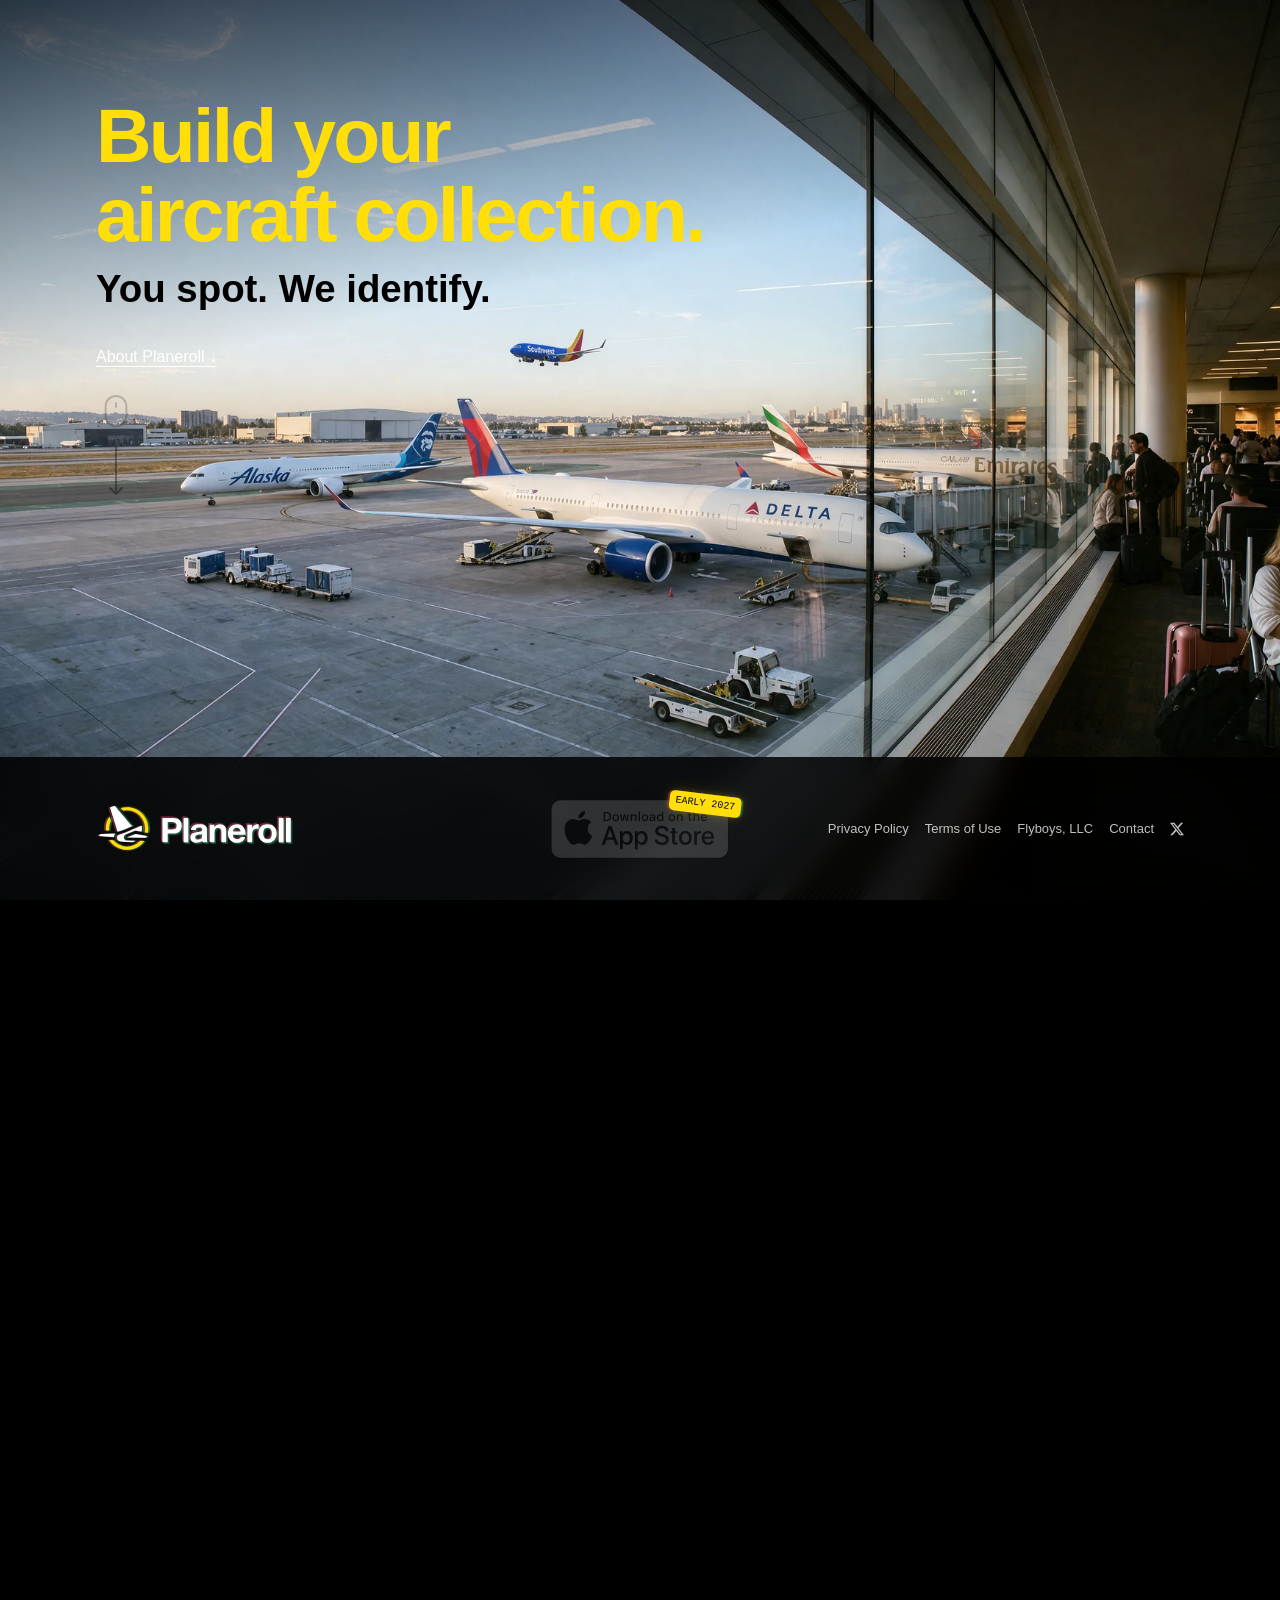
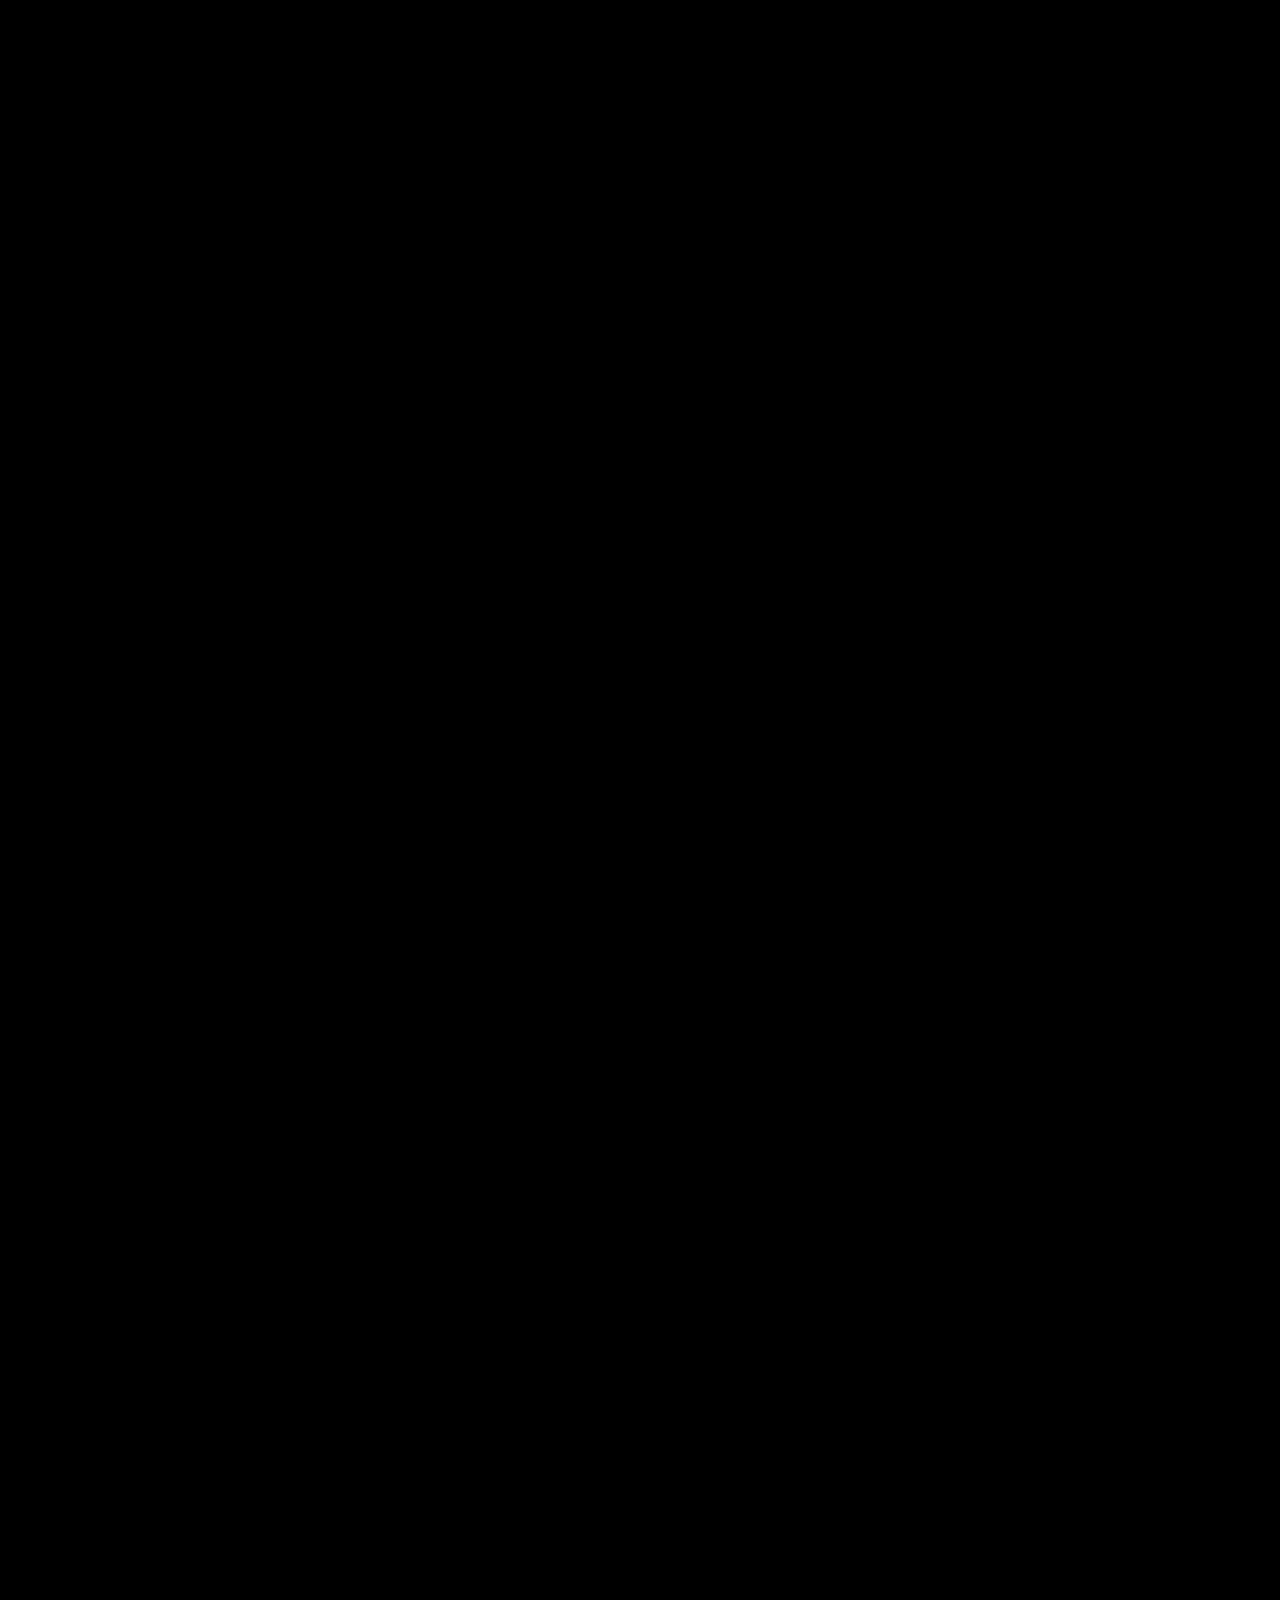
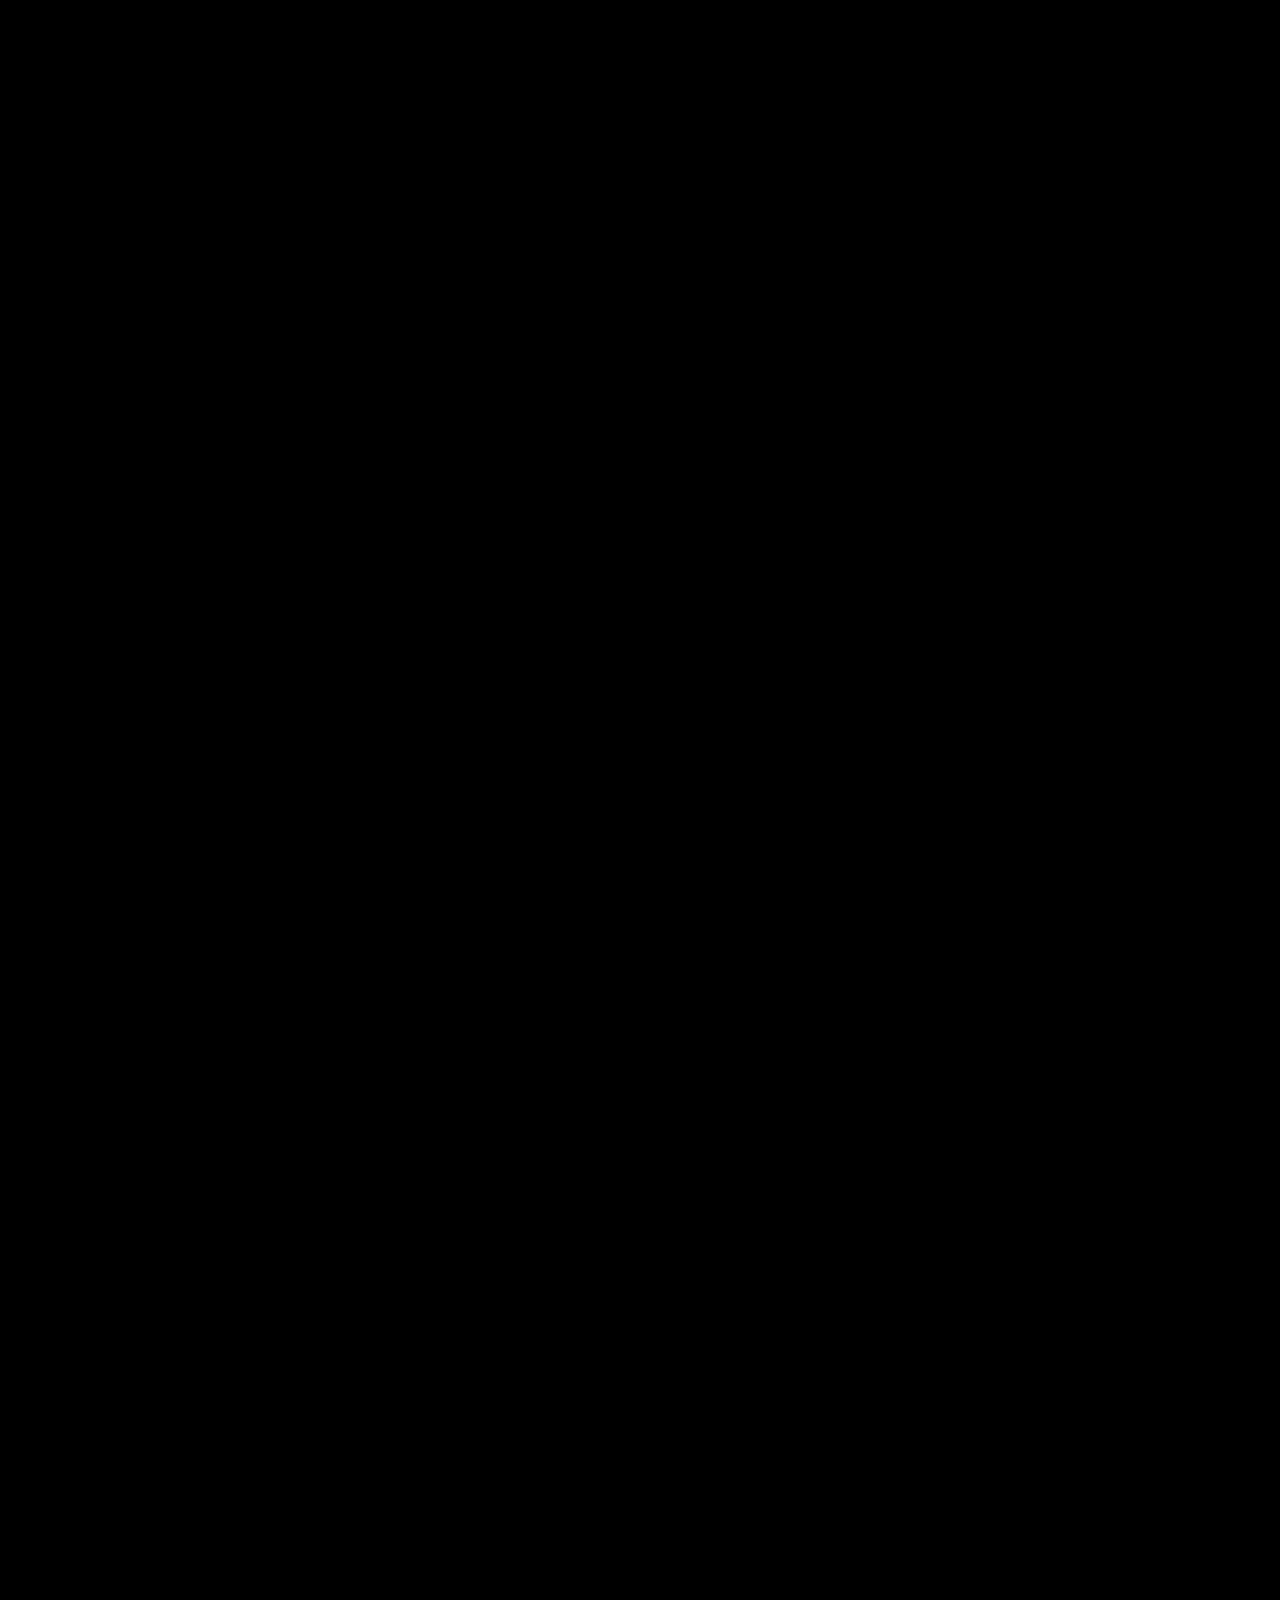
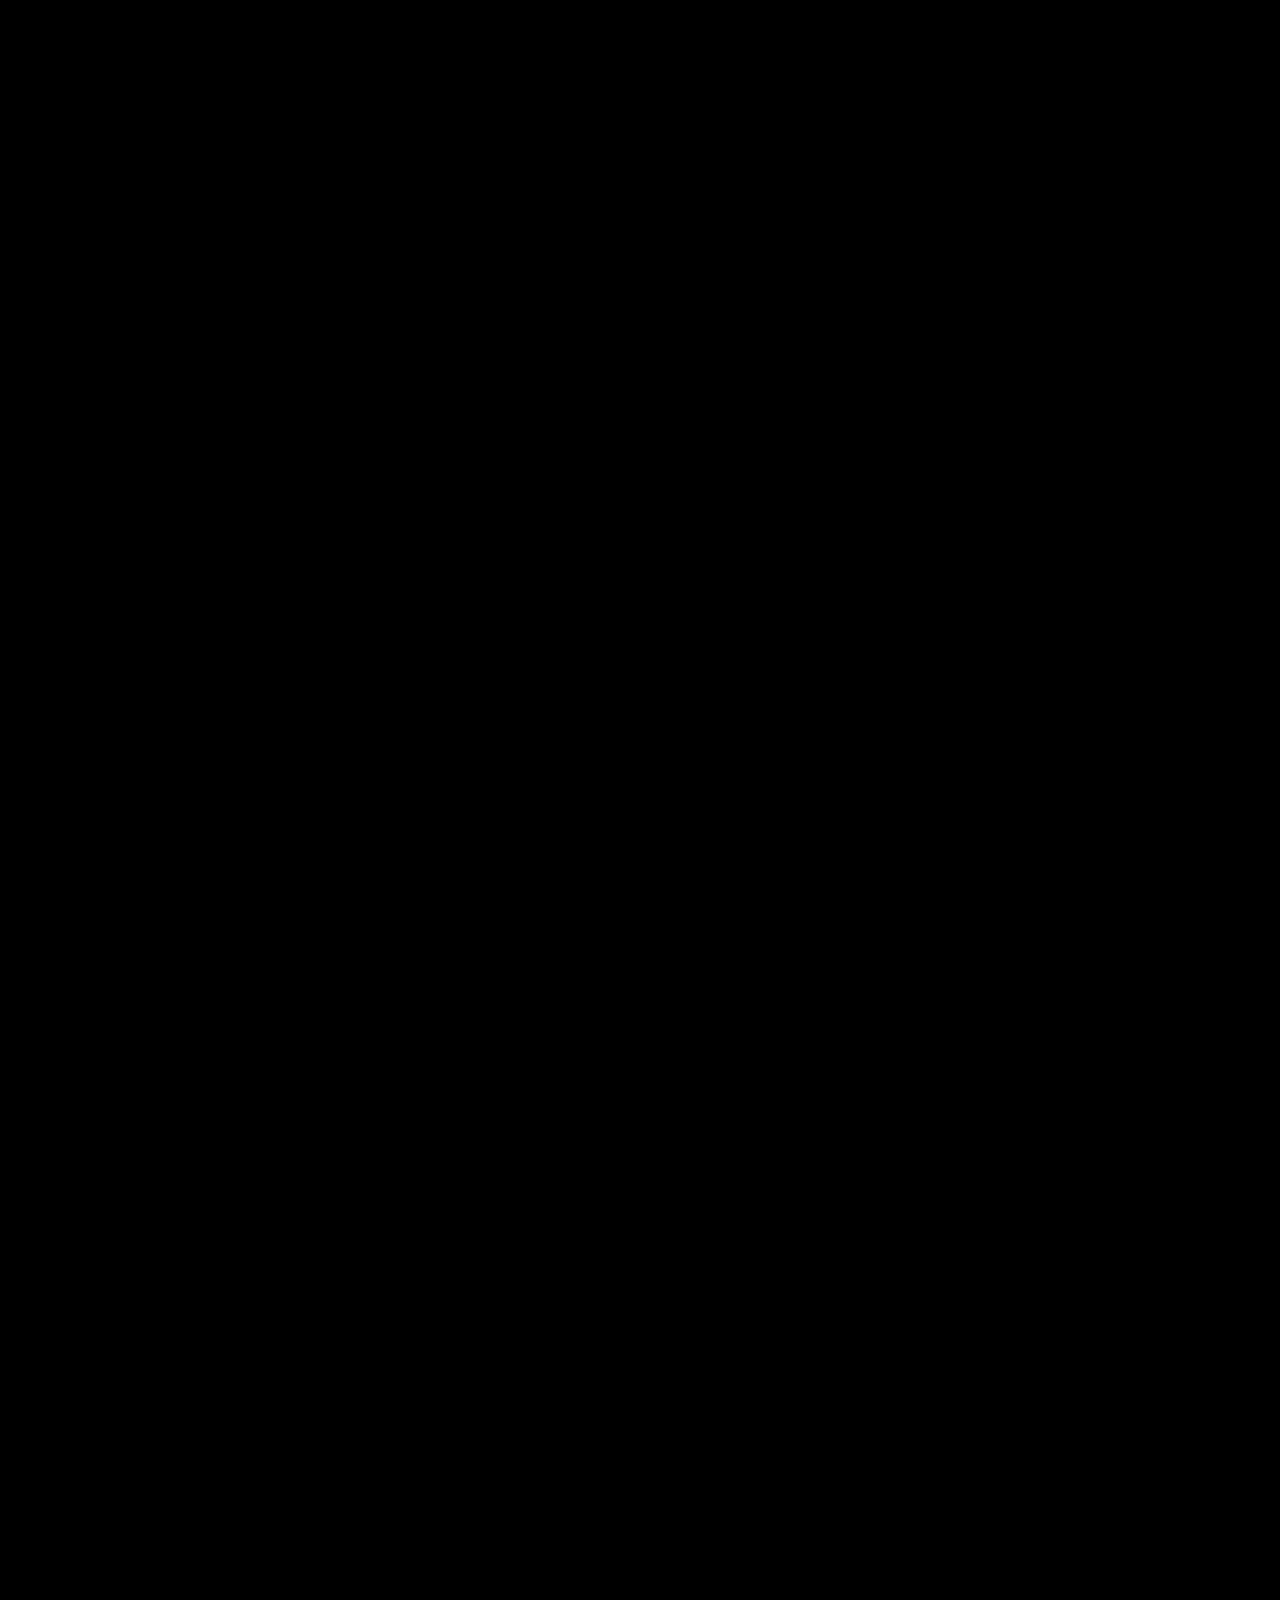
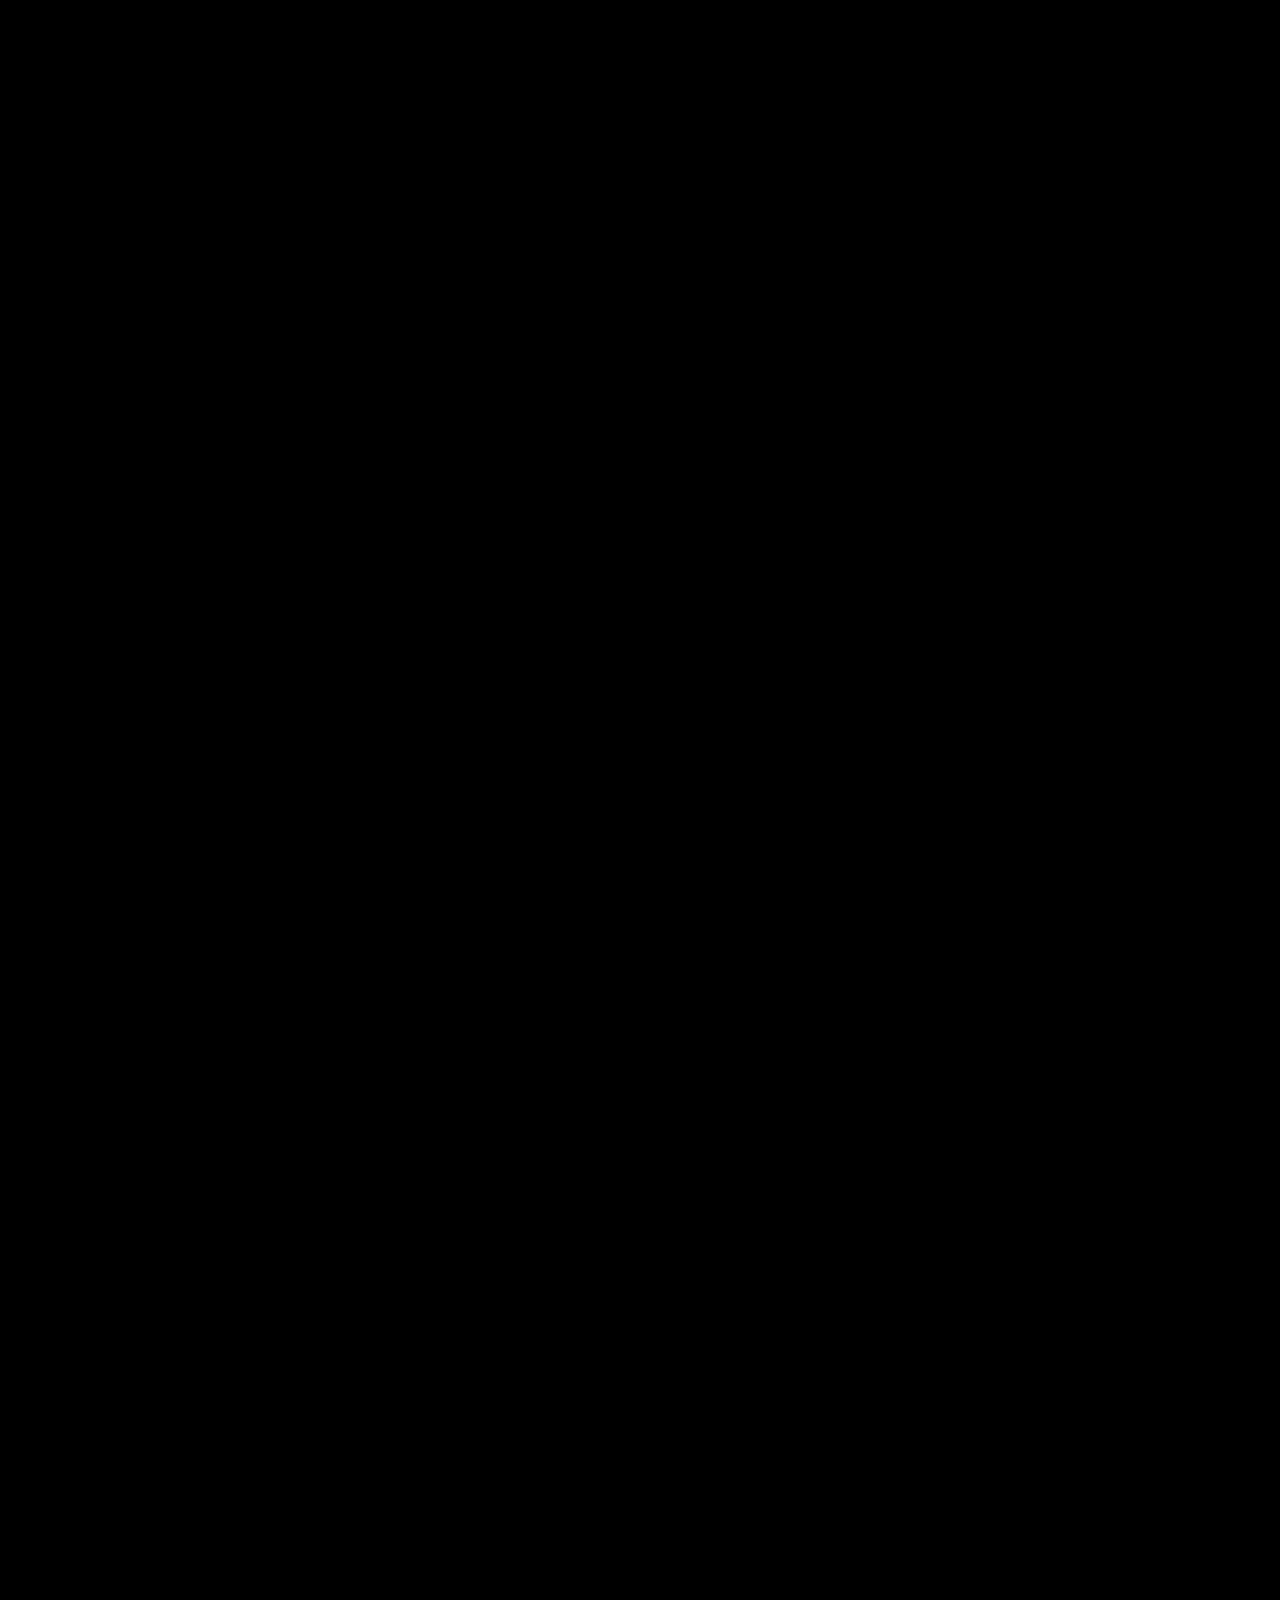
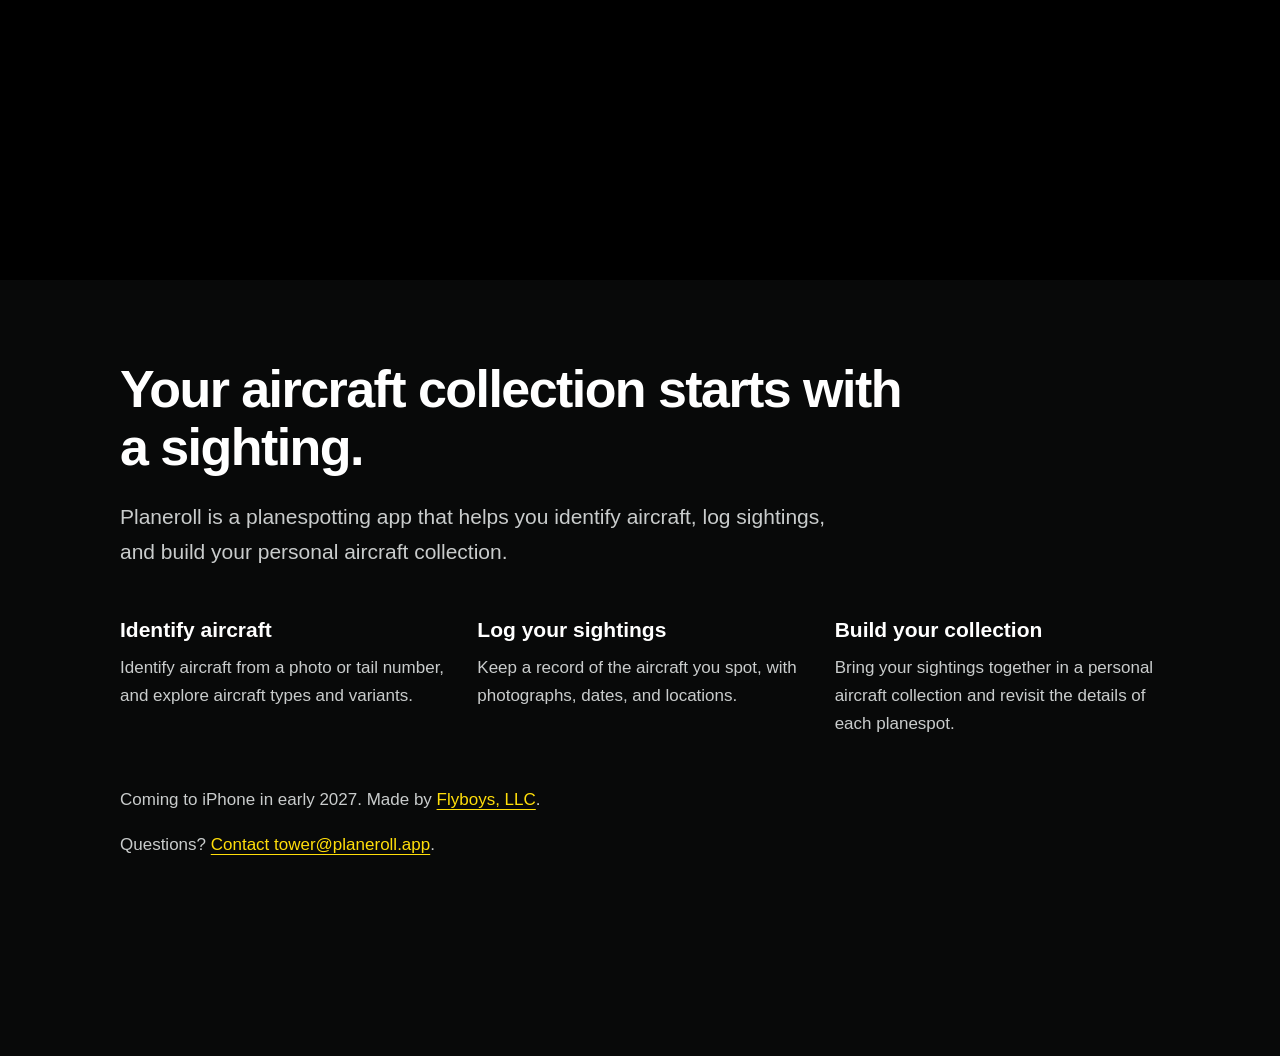
==== index.html @ 405793aa "Complete accessible product details and custom error page" ====
<!doctype html>
<html lang="en">
  <head>
    <meta charset="utf-8">
    <meta name="viewport" content="width=device-width, initial-scale=1, viewport-fit=cover">
    <meta name="robots" content="index, follow">
    <meta name="description" content="Build your aircraft collection with Planeroll. Identify planes from photos or tail numbers, log sightings, and explore aircraft variants.">
    <title>Planeroll — Build your aircraft collection.</title>
    <link rel="canonical" href="https://planeroll.app/">
    <meta property="og:type" content="website">
    <meta property="og:site_name" content="Planeroll">
    <meta property="og:url" content="https://planeroll.app/">
    <meta property="og:title" content="Planeroll — Build your aircraft collection.">
    <meta property="og:description" content="Build your aircraft collection with Planeroll. Identify planes from photos or tail numbers, log sightings, and explore aircraft variants.">
    <meta property="og:image" content="https://planeroll.app/assets/previews/main.png">
    <meta property="og:image:type" content="image/png">
    <meta property="og:image:width" content="1200">
    <meta property="og:image:height" content="630">
    <meta property="og:image:alt" content="Planeroll app showing a Cathay Pacific Airbus A350 aircraft card.">
    <meta property="og:image" content="https://planeroll.app/assets/previews/apple.png">
    <meta property="og:image:type" content="image/png">
    <meta property="og:image:width" content="900">
    <meta property="og:image:height" content="473">
    <meta property="og:image:alt" content="Planeroll app showing a Cathay Pacific Airbus A350 aircraft card.">
    <meta name="twitter:card" content="summary_large_image">
    <meta name="twitter:site" content="@planeroll">
    <meta name="twitter:title" content="Planeroll — Build your aircraft collection.">
    <meta name="twitter:description" content="Build your aircraft collection with Planeroll. Identify planes from photos or tail numbers, log sightings, and explore aircraft variants.">
    <meta name="twitter:image" content="https://planeroll.app/assets/previews/x.png">
    <meta name="twitter:image:alt" content="Planeroll app showing a Cathay Pacific Airbus A350 aircraft card.">
    <link rel="apple-touch-icon" sizes="512x512" href="/assets/previews/square-brand.png">
    <link rel="icon" href="assets/favicon.svg?v=2" type="image/svg+xml">
    <link rel="preload" as="image" href="/prototype/airport-terminal-v2.webp" type="image/webp" fetchpriority="high">
    <link rel="stylesheet" href="assets/site-footer.css?v=22">
    <link rel="stylesheet" href="prototype/prototype.css?v=76">
    <link rel="stylesheet" href="prototype/planeroll-camera.css?v=15">
    <link rel="stylesheet" href="prototype/planespot.css?v=11">
    <script src="/assets/platform.js?v=1"></script>
    <script type="module" src="/assets/site-footer.js?v=4"></script>
    <script type="module" src="prototype/prototype.js?v=59"></script>
    <link rel="stylesheet" href="/assets/product-info.css?v=1">
    <script type="application/ld+json">
{
  "@context": "https://schema.org",
  "@graph": [
    {
      "@type": "Organization",
      "@id": "https://planeroll.app/#publisher",
      "name": "Flyboys, LLC",
      "url": "https://flyboys.dev/",
      "email": "tower@planeroll.app"
    },
    {
      "@type": "WebSite",
      "@id": "https://planeroll.app/#website",
      "url": "https://planeroll.app/",
      "name": "Planeroll",
      "publisher": {
        "@id": "https://planeroll.app/#publisher"
      },
      "inLanguage": "en"
    },
    {
      "@type": "SoftwareApplication",
      "@id": "https://planeroll.app/#app",
      "name": "Planeroll",
      "url": "https://planeroll.app/",
      "description": "Planeroll is a planespotting app that helps you identify aircraft, log sightings, and build your personal aircraft collection.",
      "operatingSystem": "iOS",
      "applicationCategory": "LifestyleApplication",
      "image": "https://planeroll.app/assets/previews/square-brand.png",
      "publisher": {
        "@id": "https://planeroll.app/#publisher"
      }
    }
  ]
}
    </script>
    <noscript>
      <style>
        .scroll-story { height: auto !important; }
        .stage { position: relative; height: auto; padding: 48px 24px; }
        .stage::after, .world, .phone, .intro-scroll { display: none; }
        .intro-copy { position: static; width: 100%; max-width: 100%; opacity: 1; }
        .intro-headline, .intro-tagline { opacity: 1; transform: none; }
        .intro-tagline { color: #fff; }
        .site-footer { position: relative; }
      </style>
    </noscript>
  </head>
  <body>
    <a class="skip-details" href="#about-planeroll">Skip to app details</a>
    <main>
    <div class="scroll-story" id="scroll-story" role="region" aria-label="Scroll to photograph an aircraft and reveal its Planeroll spot">
      <div class="stage" id="stage" data-phase="ready">
        <div class="world" id="world" aria-hidden="true"><canvas id="airfield"></canvas></div>
        <div class="intro-copy" id="intro-copy">
          <h1 class="intro-headline" id="intro-headline">Build your aircraft collection.</h1>
          <p class="intro-tagline">You spot. We identify.</p>
          <a class="intro-about" href="#about-planeroll">About Planeroll ↓</a>
          <span class="intro-scroll" role="img" aria-label="Scroll down">
            <svg class="scroll-cue" viewBox="0 0 40 110" fill="none" aria-hidden="true">
              <rect x="9.6" y="2" width="20.8" height="30.4" rx="10.4"/>
              <path class="scroll-cue-wheel" d="M20 9.2v3.6"/>
              <g class="scroll-cue-arrow"><path d="M20 52v48m-6-6 6 6 6-6"/></g>
            </svg>
          </span>
        </div>
        <div class="phone" id="phone" aria-hidden="true">
          <div class="phone-button button-silent"></div><div class="phone-button button-volume"></div><div class="phone-button button-power"></div>
          <div class="phone-screen">
            <div class="camera-app" id="camera-app" aria-hidden="true">
              <div class="camera-feed"><canvas id="viewfinder"></canvas></div>
              <div class="camera-window" id="camera-window">
                <div class="viewfinder-grid"></div>
              </div>
              <div class="camera-header"><img class="camera-hat" src="assets/hat.png" width="988" height="724" alt="" draggable="false"></div>
              <div class="camera-footer"></div>
              <div class="camera-controls">
                <div class="shutter" id="shutter"><div></div></div>
              </div>
            </div>
            <div class="photo-review" id="photo-review" aria-hidden="true">
              <div class="photo-loading">
                <div class="photo-glow"></div>
                <p class="photo-analysis phosphor-label">
                  <span class="phosphor-glow phosphor-glow-near" aria-hidden="true">ANALYZING...</span>
                  <span class="phosphor-glow phosphor-glow-wide" aria-hidden="true">ANALYZING...</span>
                  <span class="phosphor-text">ANALYZING...</span>
                </p>
              </div>
              <canvas class="captured-photo" id="captured-photo"></canvas>
            </div>
            <div class="collection-home" id="collection-home" aria-hidden="true">
              <img id="collection-screenshot" src="prototype/collection-home.png?v=2" width="1206" height="2622" alt="Planeroll collection of 37 aircraft" draggable="false">
              <div class="collection-artwork"><img src="prototype/collection-home.png?v=2" width="1206" height="2622" alt="" draggable="false"></div>
            </div>
            <div class="spot-app" id="spot-app" aria-hidden="true">
              <img class="spot-screenshot" id="spot-screenshot" src="prototype/planespot-a350-900-operator.png?v=2" width="1206" height="2622" alt="Planeroll planespot: Delta Air Lines Airbus A350-900 at Aster International Airport, N350PR." draggable="false">
              <img class="spot-screenshot spot-blank-screenshot" id="spot-blank-screenshot" src="prototype/planespot-a350-900-blank.png?v=2" width="1206" height="2622" alt="" draggable="false">
              <div class="spot-scanline"><span class="scan-outer"></span><span class="scan-inner"></span><span class="scan-core"></span></div>
              <img class="spot-screenshot spot-details-background" id="spot-details-background" src="prototype/planespot-a350-900-no-text.png?v=2" width="1206" height="2622" alt="" draggable="false">
              <!-- Every region samples the same aligned capture. Clip boundaries move;
                   the screenshot texture never scales or slides during the reveal. -->
              <div class="spot-details">
                <div class="spot-detail-region" style="--detail-x:1000; --detail-y:1728; --detail-width:206; --detail-height:106"></div>
                <div class="spot-detail-region" style="--detail-x:0; --detail-y:2155; --detail-width:350; --detail-height:189"></div>
                <div class="spot-detail-region" style="--detail-x:603; --detail-y:2155; --detail-width:317; --detail-height:189"></div>
                <div class="spot-detail-region spot-detail-reveal" data-field="operator" style="--detail-x:0; --detail-y:1728; --detail-width:1206; --detail-height:106; --detail-delay:0ms"></div>
                <div class="spot-detail-region spot-detail-reveal" data-field="airport" style="--detail-x:0; --detail-y:1834; --detail-width:1206; --detail-height:70; --detail-delay:90ms"></div>
                <div class="spot-detail-region spot-detail-reveal" data-field="date" style="--detail-x:0; --detail-y:1904; --detail-width:256; --detail-height:64; --detail-delay:180ms"></div>
                <div class="spot-detail-region spot-detail-reveal" data-field="registration" style="--detail-x:256; --detail-y:1904; --detail-width:950; --detail-height:64; --detail-delay:180ms"></div>
                <div class="spot-detail-region spot-detail-reveal" data-field="manufacturer" style="--detail-x:0; --detail-y:1998; --detail-width:1206; --detail-height:47; --detail-delay:270ms"></div>
                <div class="spot-detail-region spot-detail-reveal" data-field="model" style="--detail-x:0; --detail-y:2045; --detail-width:1206; --detail-height:110; --detail-delay:360ms"></div>
                <div class="spot-detail-region spot-detail-reveal" data-field="first-flight" style="--detail-x:350; --detail-y:2155; --detail-width:253; --detail-height:63; --detail-delay:450ms"></div>
                <div class="spot-detail-region spot-detail-reveal" data-field="built" style="--detail-x:920; --detail-y:2155; --detail-width:286; --detail-height:63; --detail-delay:450ms"></div>
                <div class="spot-detail-region spot-detail-reveal" data-field="passengers" style="--detail-x:350; --detail-y:2218; --detail-width:253; --detail-height:63; --detail-delay:540ms"></div>
                <div class="spot-detail-region spot-detail-reveal" data-field="speed" style="--detail-x:920; --detail-y:2218; --detail-width:286; --detail-height:63; --detail-delay:540ms"></div>
                <div class="spot-detail-region spot-detail-reveal" data-field="range" style="--detail-x:350; --detail-y:2281; --detail-width:253; --detail-height:63; --detail-delay:630ms"></div>
                <div class="spot-detail-region spot-detail-reveal" data-field="weight" style="--detail-x:920; --detail-y:2281; --detail-width:286; --detail-height:63; --detail-delay:630ms"></div>
              </div>
            </div>
            <svg width="0" height="0" aria-hidden="true" style="position:absolute"><defs>
              <clipPath id="collection-button-circles" clipPathUnits="objectBoundingBox">
                <ellipse cx=".3364" cy=".9443" rx=".072" ry=".0331" />
                <ellipse cx=".5" cy=".9443" rx=".072" ry=".0331" />
                <ellipse cx=".6645" cy=".9443" rx=".072" ry=".0331" />
              </clipPath>
            </defs></svg>
            <div class="collection-navigation" id="collection-navigation" aria-hidden="true">
              <img src="prototype/collection-navigation.png" width="1206" height="2622" alt="" draggable="false">
            </div>
            <section class="final-screen" id="final-screen" aria-label="About Planeroll">
              <img class="final-screen-symbol" id="final-screen-symbol" src="/assets/planeroll-symbol-with-effects.svg" width="826" height="702" alt="" draggable="false">
              <p class="final-screen-copy" id="final-screen-copy">Planeroll is a planespotting app that helps you identify aircraft, log sightings, and build your personal aircraft collection.</p>
            </section>
            <div class="capture-shutter" id="capture-shutter">
              <div class="shutter-blade shutter-blade-top" id="shutter-blade-top"></div>
              <div class="shutter-blade shutter-blade-bottom" id="shutter-blade-bottom"></div>
            </div>
            <div class="phone-status">
              <div class="status-leading"><time id="phone-time" aria-live="off"></time></div>
              <div class="status-trailing">
                <span class="status-icons" role="img" aria-label="Preview: full cellular signal, Wi-Fi connected, full battery">
                  <svg class="status-cellular" viewBox="0 0 19.2 12.3" aria-hidden="true"><rect y="8.1" width="3.3" height="4.2" rx=".9"/><rect x="5.3" y="5.4" width="3.3" height="6.9" rx=".9"/><rect x="10.6" y="2.7" width="3.3" height="9.6" rx=".9"/><rect x="15.9" width="3.3" height="12.3" rx=".9"/></svg>
                  <svg class="status-wifi" viewBox="0 0 17.4 12.5" aria-hidden="true"><path d="M8.7.3A12.8 12.8 0 0 0 .2 3.55a.45.45 0 0 0-.02.65l1.3 1.34a.43.43 0 0 0 .6.02 10.1 10.1 0 0 1 13.24 0 .43.43 0 0 0 .6-.02l1.3-1.34a.45.45 0 0 0-.02-.65A12.8 12.8 0 0 0 8.7.3Zm0 4.2a8.6 8.6 0 0 0-5.57 2.03.43.43 0 0 0-.03.64l1.33 1.36a.43.43 0 0 0 .58.04 5.85 5.85 0 0 1 7.38 0 .43.43 0 0 0 .58-.04l1.33-1.36a.43.43 0 0 0-.03-.64A8.6 8.6 0 0 0 8.7 4.5Zm0 4.25c-.9 0-1.77.27-2.5.77a.38.38 0 0 0-.05.58l2.27 2.29a.4.4 0 0 0 .56 0l2.27-2.29a.38.38 0 0 0-.05-.58 4.4 4.4 0 0 0-2.5-.77Z"/></svg>
                  <svg class="status-battery" viewBox="0 0 27.5 13" aria-hidden="true"><rect width="24.5" height="13" rx="4.2"/><rect class="battery-terminal" x="25.5" y="4.25" width="1.75" height="4.5" rx=".875"/></svg>
                </span>
              </div>
            </div>
            <div class="dynamic-island"></div>
          </div>
        </div>
      </div>
      <p class="sr-only" id="scene-description" role="status">Scroll down to raise the phone, frame the aircraft, capture a photo, and reveal a sample Planeroll collection screen. Scroll up to return to the camera and airfield. All aircraft details shown are demonstration data.</p>
    </div>
    <section class="product-info" id="about-planeroll" aria-labelledby="about-heading" tabindex="-1">
      <h2 id="about-heading">Your aircraft collection starts with a sighting.</h2>
      <p class="product-introduction">Planeroll is a planespotting app that helps you identify aircraft, log sightings, and build your personal aircraft collection.</p>
      <div class="product-features">
        <section aria-labelledby="identify-heading">
          <h3 id="identify-heading">Identify aircraft</h3>
          <p>Identify aircraft from a photo or tail number, and explore aircraft types and variants.</p>
        </section>
        <section aria-labelledby="sightings-heading">
          <h3 id="sightings-heading">Log your sightings</h3>
          <p>Keep a record of the aircraft you spot, with photographs, dates, and locations.</p>
        </section>
        <section aria-labelledby="collection-heading">
          <h3 id="collection-heading">Build your collection</h3>
          <p>Bring your sightings together in a personal aircraft collection and revisit the details of each planespot.</p>
        </section>
      </div>
      <p class="product-availability">Coming to iPhone in early 2027. Made by <a href="https://flyboys.dev/" target="_blank" rel="noopener noreferrer">Flyboys, LLC</a>.</p>
      <p>Questions? <a href="mailto:tower@planeroll.app">Contact tower@planeroll.app</a>.</p>
    </section>
    </main>
    <footer class="site-footer" id="site-footer">
      <a class="site-footer-brand" href="/" aria-label="Planeroll home"><img class="site-footer-logo" src="/assets/planeroll-logo-with-effects.svg" width="1482" height="351" alt="Planeroll" draggable="false"></a>
      <div class="site-footer-app-store">
        <img class="app-store-badge" src="/assets/app-store-badge-white.svg" width="120" height="40" alt="Download on the App Store" draggable="false">
        <span class="app-store-coming">EARLY 2027</span>
      </div>
      <nav class="site-footer-links" aria-label="Footer">
        <a href="/privacy-policy/">Privacy Policy</a>
        <a href="/terms-of-use/">Terms of Use</a>
        <a href="https://flyboys.dev" target="_blank" rel="noopener noreferrer">Flyboys, LLC</a>
        <a href="mailto:tower@planeroll.app">Contact</a>
        <a class="site-footer-social" href="https://x.com/planeroll" target="_blank" rel="noopener noreferrer" aria-label="Planeroll on X">
          <svg viewBox="0 0 24 24" width="14" height="14" fill="currentColor" aria-hidden="true"><path d="M18.901 1.153h3.68l-8.04 9.19L24 22.846h-7.406l-5.8-7.584-6.64 7.584H.47l8.6-9.835L0 1.154h7.594l5.243 6.932ZM17.61 20.644h2.039L6.486 3.24H4.298Z"/></svg>
        </a>
      </nav>
    </footer>

  </body>
</html>
---- assets/site-footer.css ----
/* Preserve the footer wordmark's nominal height independently of the device. */
html[data-platform="windows"], html[data-platform="windows"] body,
html[data-platform="windows"] .status-leading time { font-family: Arial, sans-serif; }
.site-footer {
  position: fixed; inset: auto 0 var(--site-viewport-bottom-offset, 0px); z-index: 40;
  display: flex; align-items: center; justify-content: space-between; gap: 24px;
  padding: 48px max(96px, env(safe-area-inset-right)) calc(48px + env(safe-area-inset-bottom)) max(96px, env(safe-area-inset-left));
  background: rgb(0 0 0 / .85);
  -webkit-backdrop-filter: blur(12px);
  backdrop-filter: blur(12px);
  color: #fff;
}
.site-footer-logo {
  display: block; flex: none; width: auto;
  height: calc(var(--brand-logo-height, 51.44px) * .75 + 8px);
}
.site-footer-links { display: flex; align-items: center; gap: 16px; }
.site-footer-links a { display: inline-flex; align-items: center; justify-content: center; min-height: 44px; color: rgb(255 255 255 / .75); font-size: 13px; font-weight: 500; line-height: 1.4; text-decoration: none; white-space: nowrap; transition: color 180ms ease; }
.site-footer-links a:hover { color: #fff; }
.site-footer-links a:focus-visible { outline: 2px solid #FFDE0A; outline-offset: 5px; border-radius: 2px; }
.site-footer-social svg { display: block; }
.site-footer-app-store {
  position: absolute; left: 50%; top: 50%; transform: translate(-50%, -50%);
}
.app-store-badge { display: block; width: auto; height: 60px; opacity: .15; }
.app-store-coming {
  position: absolute; top: -5px; right: -12px;
  padding: 3px 6px; border-radius: 5px;
  background: #FFDE0A; color: #000;
  box-shadow:
    -2px 0 0 rgb(239 67 64 / .35),
    2px 0 0 rgb(32 188 117 / .35),
    0 0 6px rgb(255 222 10 / .20),
    0 0 16px rgb(255 222 10 / .12);
  font-family: ui-monospace, 'SFMono-Regular', Menlo, Consolas, monospace;
  font-size: 10px; font-weight: 500; line-height: 14px;
  white-space: nowrap; transform: rotate(7deg);
}
@media (max-width: 1200px) {
  :root { --compact-logo-height: 44px; }
  .site-footer { flex-direction: column; align-items: flex-start; gap: 8px; padding: 20px; }
  .site-footer-app-store { position: relative; left: auto; top: auto; transform: none; align-self: center; margin: 12px 0; }
  .site-footer-links { width: 100%; flex-wrap: wrap; }
  .site-footer-links a { font-size: 12px; }
}
.site-footer-toggle { display: none; }
.mobile-menu { display: none; }
@media (max-width: 1200px) {
  .site-footer[data-menu-ready] {
    flex-direction: row; align-items: center; gap: 12px;
    padding: 18px max(24px, env(safe-area-inset-right)) calc(18px + env(safe-area-inset-bottom)) max(24px, env(safe-area-inset-left));
  }
  .site-footer[data-menu-ready] .site-footer-logo { height: var(--compact-logo-height); }
  .site-footer[data-menu-ready] .site-footer-app-store { position: absolute; left: 50%; top: 50%; transform: translate(-50%, -50%); margin: 0; }
  .site-footer[data-menu-ready] .app-store-badge { height: 40px; }
  .site-footer[data-menu-ready] .app-store-coming { font-size: 10px; line-height: 14px; right: -6px; padding: 2px 4px; }
  .site-footer-toggle { display: grid; place-content: center; gap: 6px; width: 44px; height: 44px; margin-left: auto; border: 0; border-radius: 10px; background: transparent; color: #fff; cursor: pointer; }
  .site-footer-toggle span { display: block; width: 20px; height: 2px; border-radius: 2px; background: currentColor; box-shadow: -2px 0 0 rgb(239 67 64 / .35), 2px 0 0 rgb(32 188 117 / .35); transition: transform 180ms ease; }
  .site-footer-toggle[aria-expanded="true"] span:first-child { transform: translateY(4px) rotate(45deg); }
  .site-footer-toggle[aria-expanded="true"] span:last-child { transform: translateY(-4px) rotate(-45deg); }
  .site-footer-toggle:focus-visible { outline: 2px solid #FFDE0A; outline-offset: 3px; }
  html.mobile-menu-open { overflow: hidden; }
  .site-footer[data-menu-ready] { z-index: 101; }
  html.mobile-menu-open .site-footer::before { content: ""; position: absolute; left: 0; right: 0; top: -1px; height: 1px; background: rgb(0 0 0 / .70); pointer-events: none; }
  .mobile-menu { display: flex; flex-direction: column; padding-top: env(safe-area-inset-top); position: fixed; inset: 0 0 calc(var(--menu-footer-height, 80px) + var(--site-viewport-bottom-offset, 0px) + 1px); z-index: 100; background: rgb(0 0 0 / .85); -webkit-backdrop-filter: blur(12px); backdrop-filter: blur(12px); color: #fff; overflow-y: auto; overscroll-behavior: contain; transform: translateX(100%); visibility: hidden; transition: transform 320ms cubic-bezier(.22, 1, .36, 1), visibility 0s 320ms; }
  .mobile-menu[data-open="true"] { transform: translateX(0); visibility: visible; transition-delay: 0s; }
  .mobile-menu-header { flex: none; height: 80px; margin-top: auto; padding: 0 24px; display: flex; align-items: center; justify-content: space-between; }
  .mobile-menu-header img { width: auto; height: var(--compact-logo-height); }
  .mobile-menu .site-footer-links { flex: none; margin-bottom: auto; display: flex; flex-direction: column; align-items: stretch; flex-wrap: nowrap; gap: 0; width: 100%; }
  .mobile-menu .site-footer-links a { display: flex; justify-content: flex-start; width: 100%; height: 64px; min-height: 64px; padding: 0 max(24px, env(safe-area-inset-left)); font-size: 30px; font-weight: 300; color: #fff; }
  .mobile-menu .site-footer-links a:hover { background: rgb(255 255 255 / .04); }
  .mobile-menu .site-footer-links a:focus-visible { outline-offset: -3px; }
  .mobile-menu .site-footer-social svg { width: 26px; height: 26px; }
}
@media (max-width: 600px) {
  :root { --compact-logo-height: 34px; }
  .site-footer[data-menu-ready] { padding-left: max(16px, env(safe-area-inset-left)); padding-right: max(16px, env(safe-area-inset-right)); gap: 8px; }
  .site-footer[data-menu-ready] .site-footer-logo { height: var(--compact-logo-height); }
  .site-footer[data-menu-ready] .app-store-badge { height: 36px; }
  .site-footer[data-menu-ready] .site-footer-app-store { position: relative; left: auto; top: auto; transform: none; margin-left: auto; }
  .site-footer-toggle { margin-left: 8px; flex: none; }
}
@media (max-width: 360px) {
  .site-footer[data-menu-ready] { gap: 4px; }
  .site-footer[data-menu-ready] .app-store-badge { height: 30px; }
  .site-footer-toggle { margin-left: 0; }
}
@media (prefers-reduced-motion: reduce) { .site-footer-toggle span, .mobile-menu { transition: none; } }
.site-footer-brand { display: block; flex: none; }
.site-footer-brand:focus-visible { outline: 2px solid #FFDE0A; outline-offset: 6px; border-radius: 2px; }
---- prototype/prototype.css ----
:root { --brand-logo-height: 51.44px; color-scheme: light; font-family: -apple-system, BlinkMacSystemFont, 'Segoe UI', sans-serif; color: #263a3b; background: #000; font-synthesis: none; }
* { box-sizing: border-box; }
html, body { margin: 0; width: 100%; }
body { overflow-x: clip; }
.scroll-story { --center-hold-scroll: 1000px; --livery-scroll: 1250px; height: calc(520vh + var(--center-hold-scroll) + var(--livery-scroll)); height: calc(520svh + var(--center-hold-scroll) + var(--livery-scroll)); }
.stage { position: sticky; top: 0; height: 100vh; height: 100dvh; height: var(--site-viewport-height, 100dvh); overflow: hidden; isolation: isolate; background: #000; }
/* Start the one-time reveal after the first painted scene, so loading assets
   cannot use up the hold or expose a bright frame before the scrim appears. */
.stage::after { content: ''; position: absolute; inset: 0; z-index: 30; background: #000; opacity: .75; pointer-events: none; }
.stage[data-ready="true"]::after { animation: scene-reveal var(--scrim-reveal-duration, 1200ms) cubic-bezier(.22, 1, .36, 1) var(--scrim-reveal-delay, 500ms) both; }
@keyframes scene-reveal { from { opacity: .75; } to { opacity: 0; visibility: hidden; } }
@media (prefers-reduced-motion: reduce) { .stage[data-ready="true"]::after { animation-duration: 1ms; animation-delay: 0ms; } }
.world { position: absolute; inset: 0; will-change: opacity; }
/* Browser chrome changes the visible stage, not the scenery's crop. Keep a
   full-height backing surface and let the stage clip it as toolbars move. */
@media (max-width: 1200px) and (hover: none) {
  .world { bottom: auto; height: 100vh; height: 100lvh; }
}
.world canvas { width: 100%; height: 100%; display: block; }
.world::after { content: ''; position: absolute; inset: 0; background: linear-gradient(var(--scrim-angle, 150deg), rgb(0 0 0 / var(--scrim-opacity, .65)) 0px, rgb(0 0 0 / 0) var(--scrim-distance, 50%)); pointer-events: none; }
.intro-copy {
  --hero-font-size: clamp(28px, 6vw, 96px);
  position: absolute; top: 96px; left: 96px; z-index: 1;
  display: flex; flex-direction: column; gap: 12px; width: 50%; max-width: 50vw;
  text-align: left; opacity: 0; pointer-events: none; will-change: opacity;
}
.intro-headline {
  margin: 0; color: #FFDE0A; font-size: var(--hero-font-size);
  font-weight: 900; line-height: 1.03; letter-spacing: -.035em; text-wrap: balance;
}
.intro-tagline {
  margin: 0; color: #000; font-size: calc(var(--hero-font-size) * .5);
  font-weight: 900; line-height: 1.2;
}
@media (max-width: 1200px) {
  .intro-copy { top: 48px; left: 48px; width: 60%; max-width: 640px; }
}
@media (max-width: 600px) {
  .intro-copy { --hero-font-size: clamp(44px, 13vw, 72px); top: 48px; transform: none; left: 24px; width: calc(100% - 48px); max-width: none; text-align: center; align-items: center; }
  .intro-copy .intro-scroll { display: none; }
  .intro-tagline { font-size: clamp(20px, 5.75vw, 32px); white-space: nowrap; }
}
@media (max-height: 500px) and (max-width: 1200px) {
  .intro-copy { --hero-font-size: clamp(28px, 5vw, 44px); top: 48px; transform: none; left: 24px; width: 50%; }
  .intro-scroll { display: none !important; }
}
.intro-scroll { display: block; margin-top: 8px; flex: none; align-self: flex-start; width: 40px; height: 110px; color: rgb(0 0 0 / .35); transition: opacity 250ms ease; }
.scroll-cue { display: block; width: 100%; height: 100%; stroke: currentColor; stroke-width: 2; stroke-linecap: round; stroke-linejoin: round; }
.scroll-cue > rect, .scroll-cue-wheel { stroke: rgb(0 0 0 / .20); }
.scroll-cue-wheel { animation: scroll-cue-wheel 2800ms ease-in-out infinite; }
.scroll-cue-arrow { animation: scroll-cue-arrow 2800ms ease-in-out infinite; }
/* Fade the wheel in for 112ms, move it with the arrow reveal for 784ms,
   then fade it out for 112ms before arrow retraction. No wheel-only cycle.
   Stroke padding keeps the rounded tip intact. */
@keyframes scroll-cue-wheel {
  0%, 100% { transform: translateY(0); opacity: 0; }
  4% { transform: translateY(0); opacity: 1; }
  32% { transform: translateY(12px); opacity: 1; }
  36% { transform: translateY(12px); opacity: 0; }
  36.01% { transform: translateY(0); opacity: 0; }
}
@keyframes scroll-cue-arrow {
  0%, 4% { clip-path: inset(-2px -2px calc(100% + 2px) -2px) fill-box; }
  32%, 36% { clip-path: inset(-2px) fill-box; }
  58%, 100% { clip-path: inset(calc(100% + 2px) -2px -2px -2px) fill-box; }
}
.intro-headline, .intro-tagline, .intro-scroll { opacity: 0; transform: translateY(-16px); }
.stage[data-ready="true"] .intro-headline,
.stage[data-ready="true"] .intro-tagline,
.stage[data-ready="true"] .intro-scroll {
  animation: intro-text-reveal var(--intro-text-duration, 900ms) cubic-bezier(.22, 1, .36, 1) var(--intro-delay, 1950ms) both;
}
.stage[data-ready="true"] .intro-tagline { animation-delay: calc(var(--intro-delay, 1950ms) + var(--intro-stagger, 250ms)); }
.stage[data-ready="true"] .intro-scroll { animation-delay: var(--scroll-cue-delay, 4250ms); }
@keyframes intro-text-reveal { from { opacity: 0; transform: translateY(-16px); } to { opacity: var(--intro-opacity, 1); transform: translateY(0); } }
.stage[data-intro="complete"] .intro-headline,
.stage[data-intro="complete"] .intro-tagline { animation: none; opacity: var(--intro-opacity, 1); transform: none; }
.stage[data-scroll-cue-dismissed="true"] .intro-copy .intro-scroll { animation: none; opacity: 0; transform: none; }
.stage:not([data-ready="true"]) .phone { visibility: hidden; }
@media (prefers-reduced-motion: reduce) {
  .scroll-cue-wheel, .scroll-cue-arrow { animation: none; }
  .stage[data-ready="true"] .intro-headline,
  .stage[data-ready="true"] .intro-tagline,
  .stage[data-ready="true"] .intro-scroll { animation: none; opacity: var(--intro-opacity, 1); transform: none; }
}
/* 402 × 874 CSS-pixel display: the supplied 1206 × 2622 capture at 3×.
   The outer shell adds 7px per side; JavaScript only scales it down to fit. */
.phone { --shell-scale: 1.358108; position: absolute; top: 0; left: 0; width: 416px; height: 888px; padding: 7px; background: #0b0c0e; border: 2px solid #24262a; border-radius: 64px; box-shadow: 0 0 0 1px #08090a, 0 28px 65px -24px #0006, inset 0 0 0 2px #14161a; will-change: transform; transform-origin: center; }
/* Bleed the display underneath the bezel. The bezel covers its clipped edge,
   preventing a compositing seam as the phone moves between device pixels. */
/* Explicitly clip composited canvas/opacity layers as well as normal overflow.
   Mobile browsers can otherwise expose rectangular corners during capture. */
.phone-screen { --phone-unit: .913636px; --photo-width: 90%; position: absolute; inset: 5px; overflow: hidden; border-radius: 57px; clip-path: inset(0 round 57px); background: #000; isolation: isolate; }
.phone::after { content: ''; position: absolute; inset: 5px; border: 2px solid #0b0c0e; border-radius: 57px; box-shadow: 0 0 0 8px #0b0c0e; clip-path: inset(-3px round 60px); z-index: 20; pointer-events: none; }
.phone-button { position: absolute; width: 3px; background: #1c1e22; border-radius: 3px; left: -4px; }.button-silent { top: calc(100px * var(--shell-scale)); height: calc(23px * var(--shell-scale)); }.button-volume { top: calc(145px * var(--shell-scale)); height: calc(65px * var(--shell-scale)); }.button-power { left: auto; right: -4px; top: calc(159px * var(--shell-scale)); height: calc(55px * var(--shell-scale)); }
/* iOS 27 light-content status bar, scaled from the camera's 440pt device.
   Keep both groups centred in the areas beside the Dynamic Island. */
.phone-status { position: absolute; top: 0; left: 0; right: 0; height: calc(62 * var(--phone-unit)); padding-top: calc(6 * var(--phone-unit)); z-index: 10; color: #fff; display: flex; justify-content: space-between; align-items: center; pointer-events: none; }
.status-leading, .status-trailing { width: calc(157 * var(--phone-unit)); display: flex; align-items: center; justify-content: center; }
.status-leading time { font-family: -apple-system, BlinkMacSystemFont, 'SF Pro Text', 'Segoe UI', sans-serif; font-size: calc(17 * var(--phone-unit)); line-height: calc(22 * var(--phone-unit)); font-weight: 600; font-variant-numeric: tabular-nums; letter-spacing: -.025em; white-space: nowrap; }
.status-icons { display: flex; gap: calc(7 * var(--phone-unit)); align-items: center; }
.status-icons svg { display: block; flex: none; fill: currentColor; }
.status-cellular { width: calc(19.2 * var(--phone-unit)); height: calc(12.3 * var(--phone-unit)); }
.status-wifi { width: calc(17.4 * var(--phone-unit)); height: calc(12.5 * var(--phone-unit)); }
.status-battery { width: calc(27.5 * var(--phone-unit)); height: calc(13 * var(--phone-unit)); }
.battery-terminal { opacity: .45; }
.dynamic-island { position: absolute; z-index: 11; top: calc(10px * var(--shell-scale)); left: 50%; transform: translateX(-50%); width: calc(85px * var(--shell-scale)); height: calc(25px * var(--shell-scale)); background: #090b0d; border-radius: calc(20px * var(--shell-scale)); }
.camera-app, .photo-review, .spot-app { position: absolute; inset: 0; }
/* Tarmac sample (93, 107, 121), lifted toward white for a soft blue-gray glow. */
.photo-review { --photo-glow-rgb: 133 144 155; display: grid; place-items: center; background: #000; opacity: 0; pointer-events: none; }
.photo-review::after { content: ''; position: absolute; top: var(--photo-top); left: 50%; width: var(--photo-width); height: var(--photo-height); transform: translateX(-50%); border-radius: calc(18 * var(--phone-unit)); box-shadow: inset 0 0 0 1px rgb(255 255 255 / .50); mix-blend-mode: overlay; pointer-events: none; }
.photo-loading { position: absolute; inset: 0; opacity: 0; transition: opacity 240ms ease-out; }
.photo-review[data-analyzing="true"] .photo-loading { opacity: 1; }
.photo-glow {
  position: absolute; top: var(--photo-top); left: 50%; width: var(--photo-width); height: var(--photo-height); transform: translateX(-50%); border-radius: calc(18 * var(--phone-unit));
  box-shadow:
    0 0 2px rgb(var(--photo-glow-rgb) / .30),
    0 0 6px rgb(var(--photo-glow-rgb) / .27),
    0 0 12px rgb(var(--photo-glow-rgb) / .24),
    0 0 24px rgb(var(--photo-glow-rgb) / .21),
    0 0 48px rgb(var(--photo-glow-rgb) / .18),
    0 0 64px 8px rgb(var(--photo-glow-rgb) / .15);
}
.photo-analysis {
  position: absolute; top: calc(var(--photo-top) - 53 * var(--phone-unit)); left: 0; right: 0; margin: 0; text-align: center; font-family: ui-monospace, 'SFMono-Regular', Menlo, Monaco, Consolas, monospace; font-size: calc(19.125 * var(--phone-unit)); line-height: calc(27 * var(--phone-unit)); font-weight: 400;
}
/* HomeCrtPhosphorText's separate near/wide yellow emissions (70% / 35%,
   each at 45% intensity). Soft glyph copies strengthen the web halo while
   the foreground stays sharp. The analyzing label pulses all layers together. */
.phosphor-label { --phosphor-yellow: #FFDE0A; color: var(--phosphor-yellow); isolation: isolate; }
.phosphor-glow { position: absolute; inset: 0; pointer-events: none; }
.phosphor-glow-near {
  opacity: .315;
  filter: blur(calc(2 * var(--phone-unit)));
  text-shadow: 0 0 calc(10 * var(--phone-unit)) var(--phosphor-yellow);
}
.phosphor-glow-wide {
  opacity: .1575;
  filter: blur(calc(5 * var(--phone-unit)));
  text-shadow: 0 0 calc(18 * var(--phone-unit)) var(--phosphor-yellow);
}
.phosphor-text {
  position: relative;
  text-shadow:
    calc(-2 * var(--phone-unit)) 0 0 rgb(239 67 64 / .35),
    calc(2 * var(--phone-unit)) 0 0 rgb(32 188 117 / .35);
}
.captured-photo { position: relative; display: block; width: var(--photo-width); height: auto; aspect-ratio: 2 / 3; border-radius: calc(18 * var(--phone-unit)); }
.photo-review[data-analyzing="true"] .captured-photo,
.photo-review[data-analyzing="true"] .photo-analysis { animation: photo-analyzing 2200ms cubic-bezier(.45, 0, .55, 1) infinite; }
.photo-review[data-analyzing="true"] .photo-analysis { animation-delay: 150ms; }
@keyframes photo-analyzing { 0%, 100% { opacity: 1; } 50% { opacity: .50; } }
@media (prefers-reduced-motion: reduce) {
  .photo-loading { transition: none; }
  .photo-review[data-analyzing="true"] .captured-photo,
  .photo-review[data-analyzing="true"] .photo-analysis { animation: none; }
}
.sr-only { position: absolute; width: 1px; height: 1px; padding: 0; margin: -1px; overflow: hidden; clip-path: inset(50%); white-space: nowrap; border: 0; }.no-script { position: fixed; inset: 0; display: grid; place-items: center; background: #f3f3ee; z-index: 99; }

/* The home header/navigation stay fixed while its aircraft field zooms out. */
.collection-home { position: absolute; inset: 0; background: #000; opacity: 0; pointer-events: none; overflow: hidden; }
.collection-home > img { width: 100%; height: 100%; display: block; }
.collection-artwork { position: absolute; inset: 12% 0 0; overflow: hidden; background: #000; }
.collection-artwork img { position: absolute; top: calc(-100% * 12 / 88); left: 0; width: 100%; height: calc(100% * 100 / 88); transform-origin: 50% 56.4%; transform: scale(var(--fleet-scale, 1)); }

/* One stationary screenshot slice supplies navigation throughout both screens.
   Clip the original spot buttons before its layer scales, avoiding ghost copies. */
.spot-app { clip-path: inset(0 0 10.7% 0); }
.collection-navigation { position: absolute; inset: 0; z-index: 5; clip-path: url(#collection-button-circles); opacity: 0; pointer-events: none; }
.collection-navigation img { display: block; width: 100%; height: 100%; }

/* A timed closing screen covers every app layer except the iOS status bar. */
.final-screen { position: absolute; inset: 0; z-index: 7; overflow: hidden; background: #000; opacity: 0; visibility: hidden; pointer-events: none; }
.final-screen::before {
  content: ''; position: absolute; inset: 0; z-index: 3; pointer-events: none;
  background:
    repeating-linear-gradient(to bottom,
      rgb(0 0 0 / .10) 0,
      rgb(0 0 0 / .10) calc(1 * var(--phone-unit)),
      transparent calc(1 * var(--phone-unit)),
      transparent calc(2 * var(--phone-unit)));
}
.final-screen::after {
  content: ''; position: absolute; inset: 0; z-index: 2; pointer-events: none;
  background:
    radial-gradient(ellipse at center, transparent 22%, rgb(0 0 0 / .22) 82%),
    repeating-conic-gradient(from 17deg at 37% 43%, rgb(255 255 255 / .014) 0 .1deg, transparent .1deg .7deg);
  opacity: .72;
}
.final-screen-symbol {
  position: absolute; top: 50%; left: 50%; z-index: 1; width: calc(54 * var(--phone-unit)); height: auto;
  opacity: 0; transform: translate(-50%, -50%); will-change: opacity, transform;
}
.final-screen-copy {
  position: absolute; top: 50%; left: 10%; z-index: 1; width: 80%; margin: 0; color: #fff;
  font-size: calc(18 * var(--phone-unit)); font-weight: 300; line-height: 1.5;
  letter-spacing: .005em; text-align: center; opacity: 0;
  text-shadow:
    calc(-1.25 * var(--phone-unit)) 0 rgb(239 67 64 / .48),
    calc(1.25 * var(--phone-unit)) 0 rgb(32 188 117 / .48);
  will-change: opacity;
}
.final-screen-copy[data-typing="true"]::after {
  content: ''; display: inline-block; width: calc(1.5 * var(--phone-unit)); height: 1em;
  margin-left: calc(2 * var(--phone-unit)); vertical-align: -.12em; background: currentColor;
  animation: final-screen-caret 700ms steps(1, end) infinite;
}
@keyframes final-screen-caret { 50% { opacity: 0; } }
@media (prefers-reduced-motion: reduce) { .final-screen-copy[data-typing="true"]::after { display: none; } }
---- prototype/planeroll-camera.css ----
/* Web facsimile of Planeroll's actual Add Plane camera.
 * Sources: ../planeroll/app/(add-plane)/add-plane.tsx,
 * constants/theme.ts, and components/primitives/{PageHeader,IconButton,GlassButton}.
 * Native point values are scaled by --camera-unit to fit the mock phone.
 * SVG icons approximate native SF Symbols; scrims use translucent black without blur.
 */
.camera-app {
  --camera-unit: .663636px;
  --pr-background: #000000;
  --pr-white-primary: rgba(255, 255, 255, 1);
  --pr-surface: rgba(255, 255, 255, .05);
  --pr-surface-elevated: rgba(255, 255, 255, .10);
  --pr-surface-muted: rgba(255, 255, 255, .20);
  --pr-border: rgba(255, 255, 255, .15);
  --pr-header-surface: rgba(0, 0, 0, .90);
  --pr-caution: #FFDE0A;
  color: var(--pr-white-primary);
  background: var(--pr-background);
}
.camera-feed { position: absolute; inset: 0; overflow: hidden; clip-path: inset(0 round 57px); }
.camera-feed canvas { position: absolute; top: 0; left: 0; width: 100%; height: 100%; display: block; will-change: transform; }
.camera-window { position: absolute; top: var(--viewfinder-top); left: 50%; transform: translateX(-50%); width: var(--viewfinder-width); height: var(--viewfinder-height); overflow: hidden; }
.viewfinder-grid { position: absolute; inset: 0; }
.viewfinder-grid::before, .viewfinder-grid::after { content: ''; position: absolute; inset: 0; }
.viewfinder-grid::before { background: linear-gradient(to right, transparent calc(100% / 3), var(--pr-surface-muted) calc(100% / 3), var(--pr-surface-muted) calc(100% / 3 + .5 * var(--camera-unit)), transparent calc(100% / 3 + .5 * var(--camera-unit)), transparent calc(200% / 3), var(--pr-surface-muted) calc(200% / 3), var(--pr-surface-muted) calc(200% / 3 + .5 * var(--camera-unit)), transparent calc(200% / 3 + .5 * var(--camera-unit))); }
.viewfinder-grid::after { background: linear-gradient(to bottom, transparent calc(100% / 3), var(--pr-surface-muted) calc(100% / 3), var(--pr-surface-muted) calc(100% / 3 + .5 * var(--camera-unit)), transparent calc(100% / 3 + .5 * var(--camera-unit)), transparent calc(200% / 3), var(--pr-surface-muted) calc(200% / 3), var(--pr-surface-muted) calc(200% / 3 + .5 * var(--camera-unit)), transparent calc(200% / 3 + .5 * var(--camera-unit))); }
.camera-header, .camera-footer { position: absolute; left: 0; right: 0; border: 0; background: var(--pr-header-surface); }
/* Overlap the shared viewfinder edges so fractional device pixels cannot expose a seam. */
.camera-header { top: 0; height: calc(var(--viewfinder-top) + 1px); display: flex; align-items: center; justify-content: center; padding-top: calc(62 * var(--camera-unit)); }
/* Center in the available header beneath the status bar and Dynamic Island. */
.camera-hat { display: block; width: 33%; height: auto; flex: none; }
.camera-footer { top: calc(var(--viewfinder-top) + var(--viewfinder-height) - 1px); bottom: 0; }
.camera-controls { position: absolute; bottom: calc(36 * var(--camera-unit)); left: 0; right: 0; height: calc(104 * var(--camera-unit)); display: flex; align-items: center; justify-content: center; }
/* An 8pt outer ring (previously 4pt), keeping the white disc and centre fixed. */
.shutter { width: calc(104 * var(--camera-unit)); height: calc(104 * var(--camera-unit)); border-radius: 50%; background: var(--pr-surface); border: calc(2 * var(--camera-unit)) solid var(--pr-border); display: grid; place-items: center; box-shadow: inset 0 calc(1 * var(--camera-unit)) calc(2 * var(--camera-unit)) var(--pr-surface-muted); }
.shutter div { width: calc(88 * var(--camera-unit)); height: calc(88 * var(--camera-unit)); border-radius: 50%; background: var(--pr-white-primary); }
.capture-shutter { position: absolute; top: var(--viewfinder-top); left: 50%; transform: translateX(-50%); width: var(--viewfinder-width); height: var(--viewfinder-height); overflow: hidden; pointer-events: none; z-index: 6; }
/* Switch bounds while fully closed so the entire captured photo stays behind
   the blades as they reopen, with a 1px bleed to avoid exposed edge strips. */
.phone-screen[data-capture="photo"] .capture-shutter { top: calc(var(--photo-top) - 1px); width: calc(var(--photo-width) + 2px); height: calc(var(--photo-height) + 2px); }
/* Overlap the blades at full closure to avoid a subpixel seam at the centre. */
.shutter-blade { --pr-background: #000000; position: absolute; left: 0; right: 0; height: calc(50% + 1px); background: var(--pr-background); will-change: transform; }
.shutter-blade-top { top: 0; transform: translateY(-100%); }
.shutter-blade-bottom { bottom: 0; transform: translateY(100%); }
---- prototype/planespot.css ----
/* Full app captures share one alignment. Only the artwork above the metadata
   changes during the scan; the final capture supplies the stationary UI. */
.spot-app { --spot-artwork-height: 65.90389%; --spot-scan-y: 0%; --spot-scan-opacity: 0; --spot-blank-opacity: 1; --scan-yellow: #FFDE0A; opacity: 0; background: #000; pointer-events: none; overflow: hidden; }
.spot-screenshot { position: absolute; inset: 0; display: block; width: 100%; height: 100%; object-fit: cover; object-position: center bottom; }
.spot-blank-screenshot { clip-path: inset(var(--spot-scan-y) 0 calc(100% - var(--spot-artwork-height)) 0); opacity: var(--spot-blank-opacity); }
/* Port of Planeroll's ScanlineBeam: 2pt core, 3.6pt near halo at 25%,
   and a 6pt outer halo at 10% with 4pt blur. No independent animation clock. */
.spot-scanline { position: absolute; top: var(--spot-scan-y); left: 0; right: 0; height: calc(6 * var(--phone-unit)); transform: translateY(-50%); opacity: var(--spot-scan-opacity); }
.spot-scanline span { position: absolute; top: 50%; left: 0; right: 0; transform: translateY(-50%); background: var(--scan-yellow); border-radius: 999px; }
.scan-outer { height: calc(6 * var(--phone-unit)); opacity: .10; box-shadow: 0 0 calc(4 * var(--phone-unit)) var(--scan-yellow); }
.scan-inner { height: calc(3.6 * var(--phone-unit)); opacity: .25; }
.scan-core { height: calc(2 * var(--phone-unit)); }

/* The supplied clean capture supplies the complete metadata background,
   including its scanlines, row boundaries, and thumbnail (rows 1728–2344). */
.spot-details-background { clip-path: inset(calc(1728 * 100% / 2622) 0 calc(278 * 100% / 2622)); }
.spot-details { position: absolute; inset: 0; pointer-events: none; }
.spot-detail-region {
  --detail-top: calc(var(--detail-y) * 100% / 2622);
  --detail-right: calc(100% - (var(--detail-x) + var(--detail-width)) * 100% / 1206);
  --detail-bottom: calc(100% - (var(--detail-y) + var(--detail-height)) * 100% / 2622);
  --detail-left: calc(var(--detail-x) * 100% / 1206);
  position: absolute; inset: 0;
  background: url('./planespot-a350-900-operator.png?v=2') center / 100% 100% no-repeat;
  clip-path: inset(var(--detail-top) var(--detail-right) var(--detail-bottom) var(--detail-left));
}
.spot-detail-reveal {
  clip-path: inset(var(--detail-top) calc(100% - var(--detail-left)) var(--detail-bottom) var(--detail-left));
  transition: clip-path 700ms cubic-bezier(.4, 0, .2, 1) var(--detail-delay);
}
.spot-app[data-details-revealed="true"] .spot-detail-reveal {
  clip-path: inset(var(--detail-top) var(--detail-right) var(--detail-bottom) var(--detail-left));
}
@media (prefers-reduced-motion: reduce) {
  .spot-detail-reveal { transition: none; }
}
---- assets/product-info.css ----
.skip-details { position: fixed; top: 12px; left: 12px; z-index: 200; padding: 12px 18px; background: #ffde0a; color: #000; transform: translateY(-160%); }
.skip-details:focus { transform: none; }
.intro-about { pointer-events: auto; display: inline-block; margin-top: 16px; padding: 8px 0; color: #fff; font-size: 16px; text-underline-offset: 4px; }
.product-info { position: relative; background: #080909; color: #fff; padding: 80px max(24px, calc((100% - 1040px) / 2)) 180px; scroll-margin-top: 24px; }
.product-info h2 { max-width: 800px; margin: 0 0 24px; font-size: clamp(30px, 5vw, 52px); line-height: 1.12; letter-spacing: -.03em; }
.product-info p { font-size: 17px; line-height: 1.65; color: #c9cccc; }
.product-info .product-introduction { max-width: 740px; font-size: 21px; }
.product-features { display: grid; grid-template-columns: repeat(3, minmax(0, 1fr)); gap: 32px; margin: 48px 0; }
.product-features h3 { font-size: 21px; margin: 0 0 12px; }
.product-features p { margin: 0; }
.product-info a { color: #ffde0a; text-underline-offset: 4px; overflow-wrap: anywhere; }
.intro-about:focus-visible, .product-info a:focus-visible { outline: 2px solid #ffde0a; outline-offset: 5px; }
@media (max-width: 700px) {
  .product-info { padding-top: 48px; }
  .product-features { grid-template-columns: 1fr; gap: 28px; margin: 32px 0; }
}
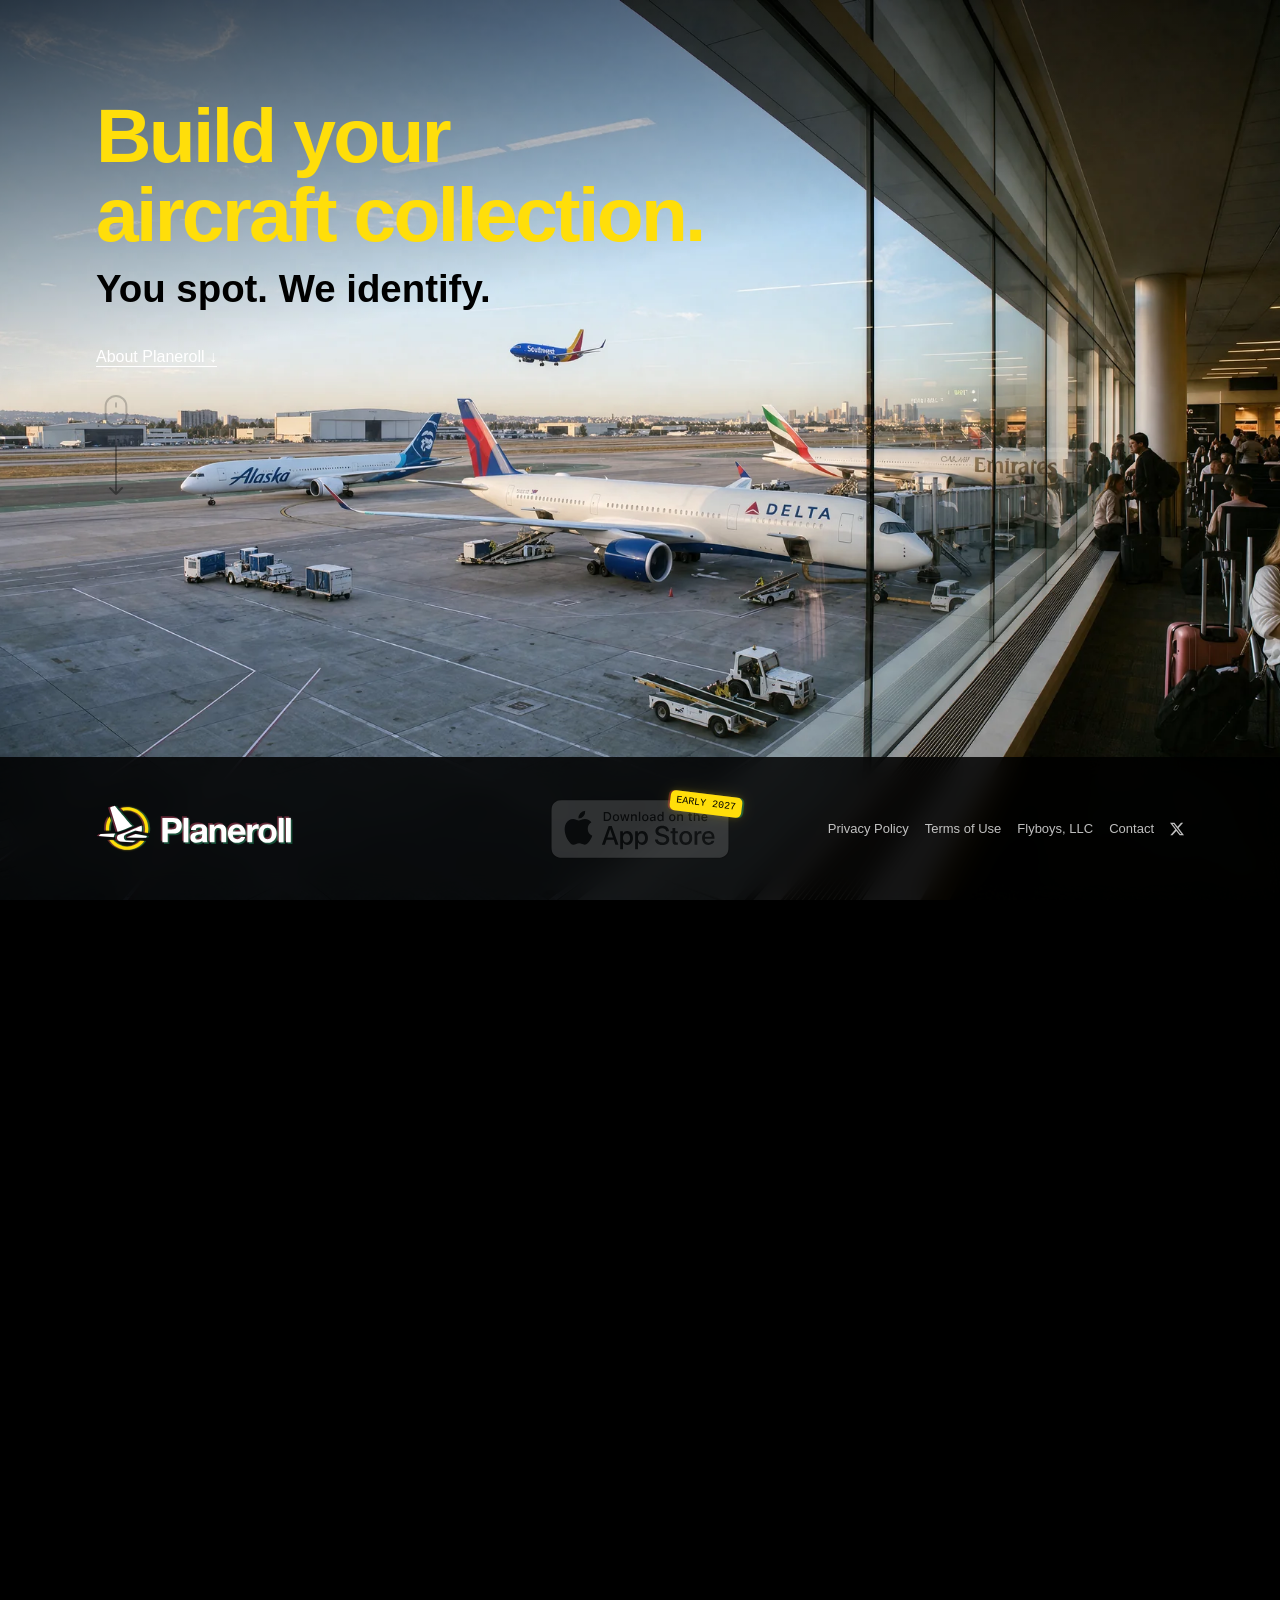
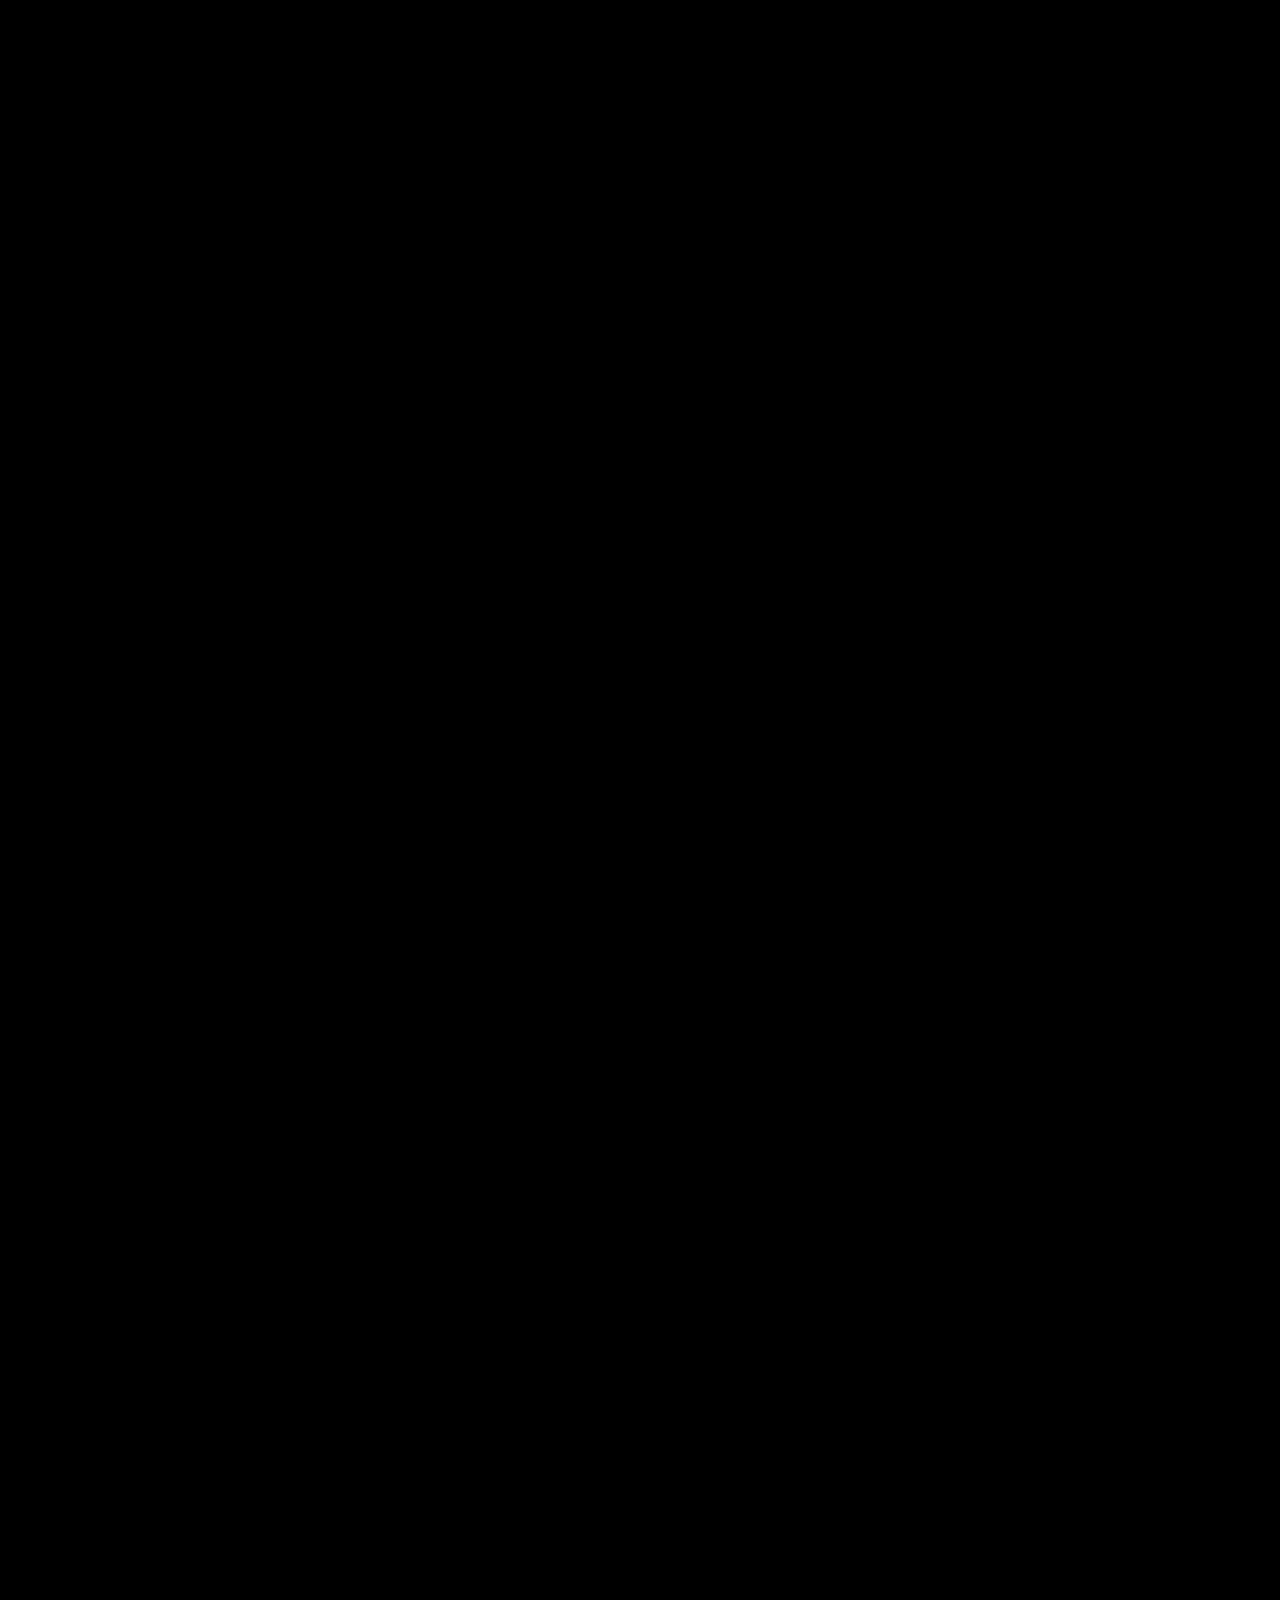
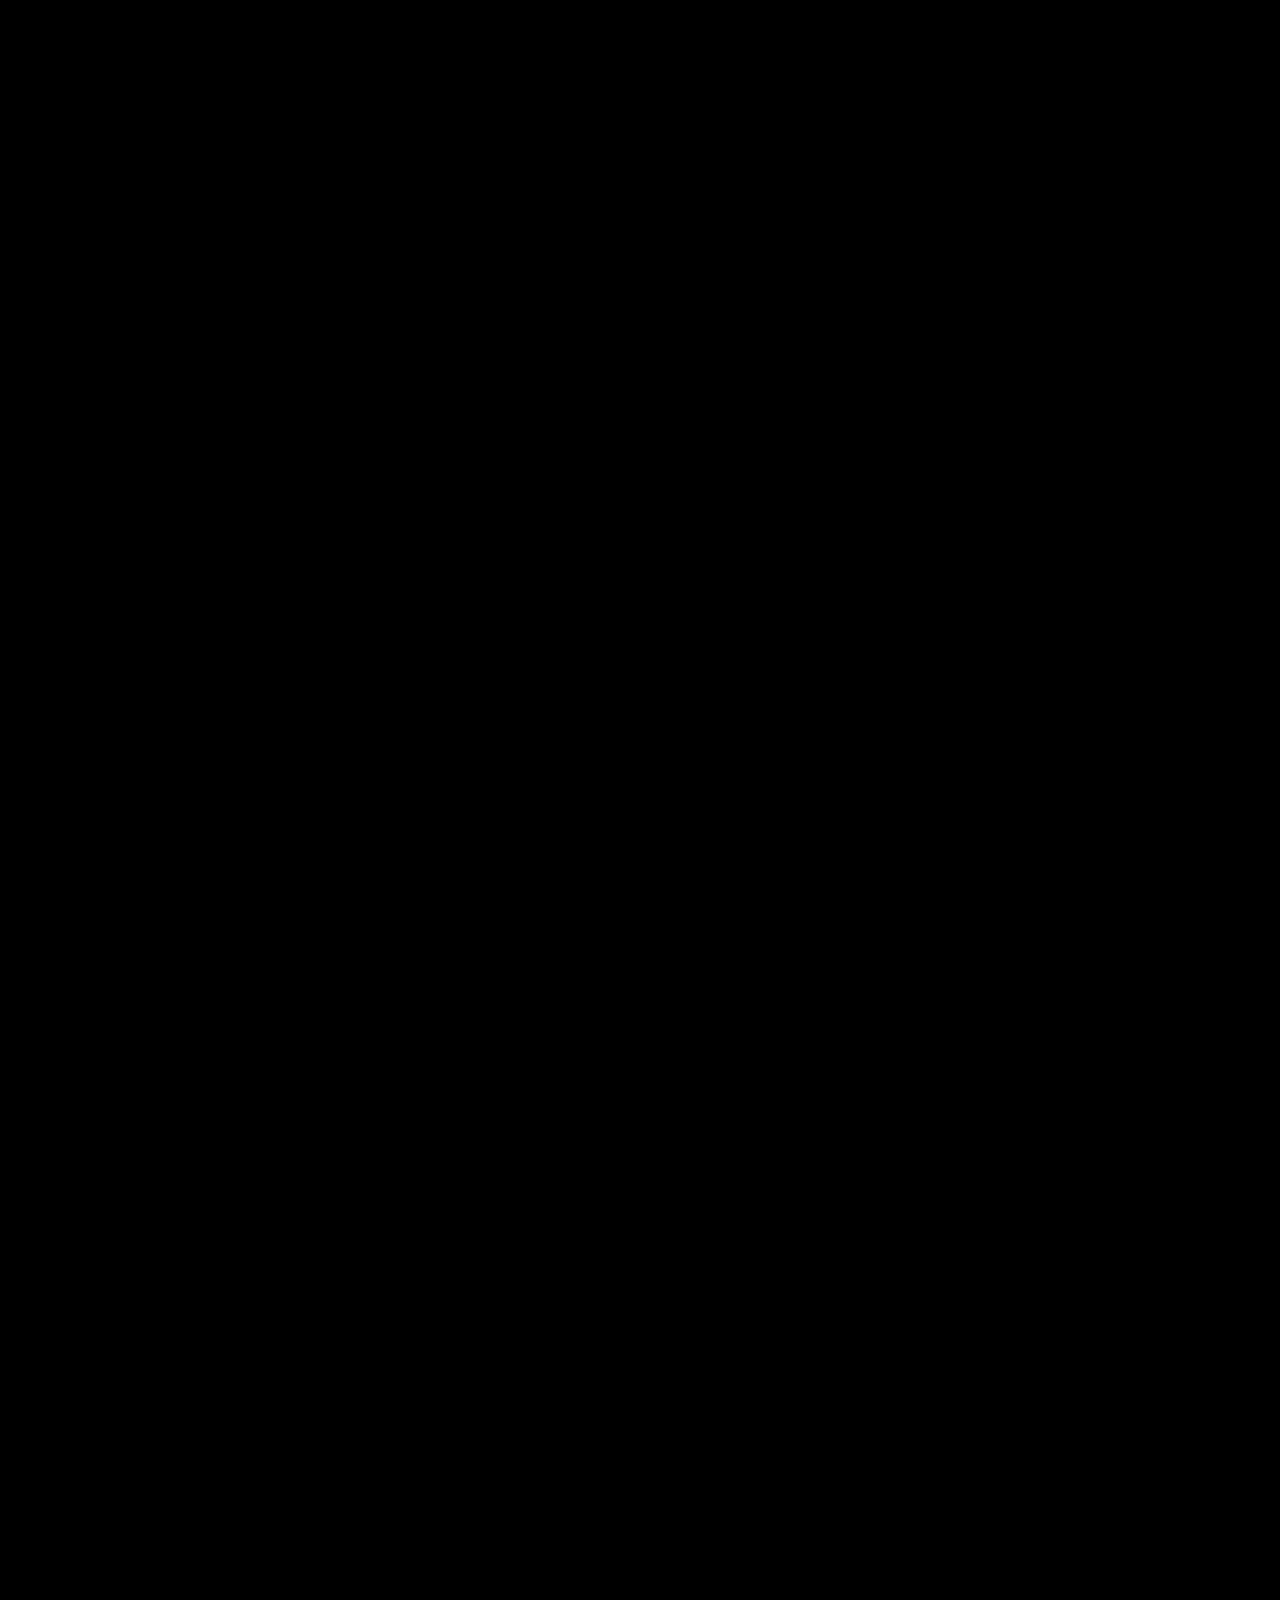
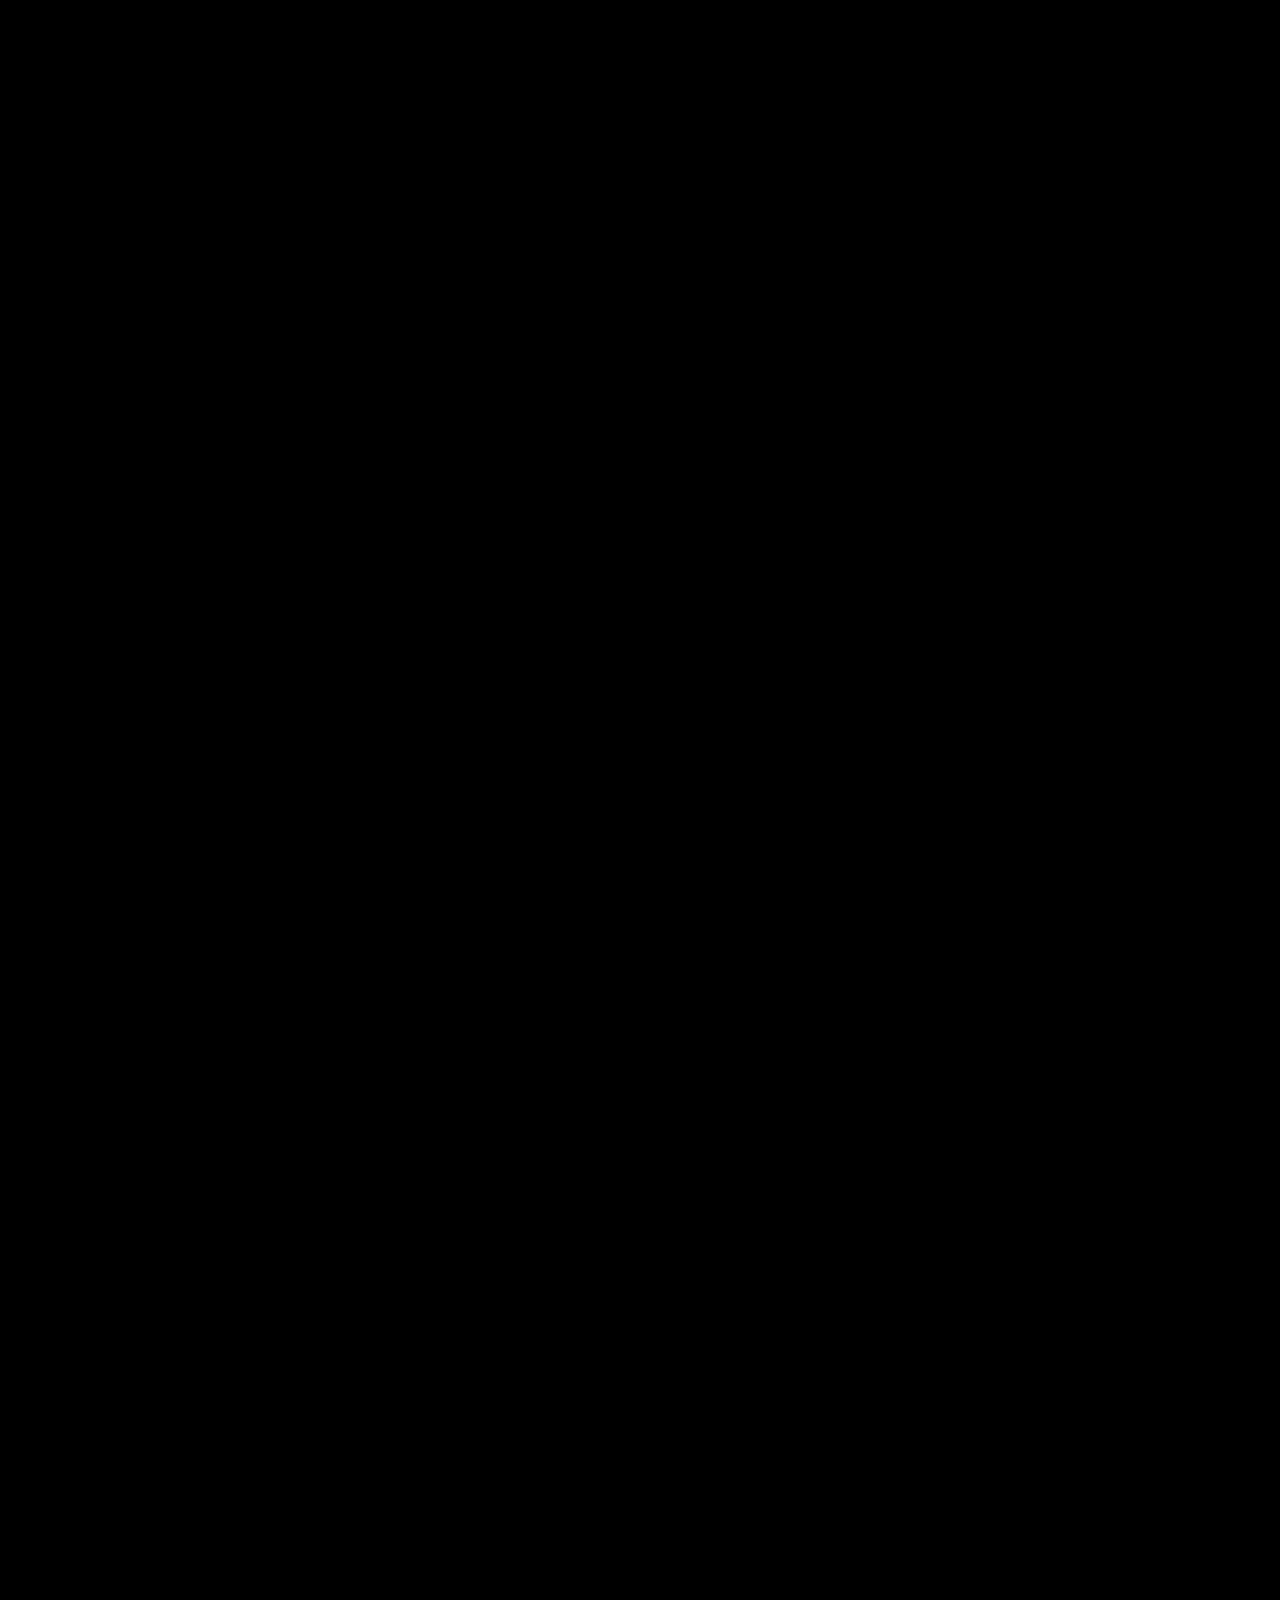
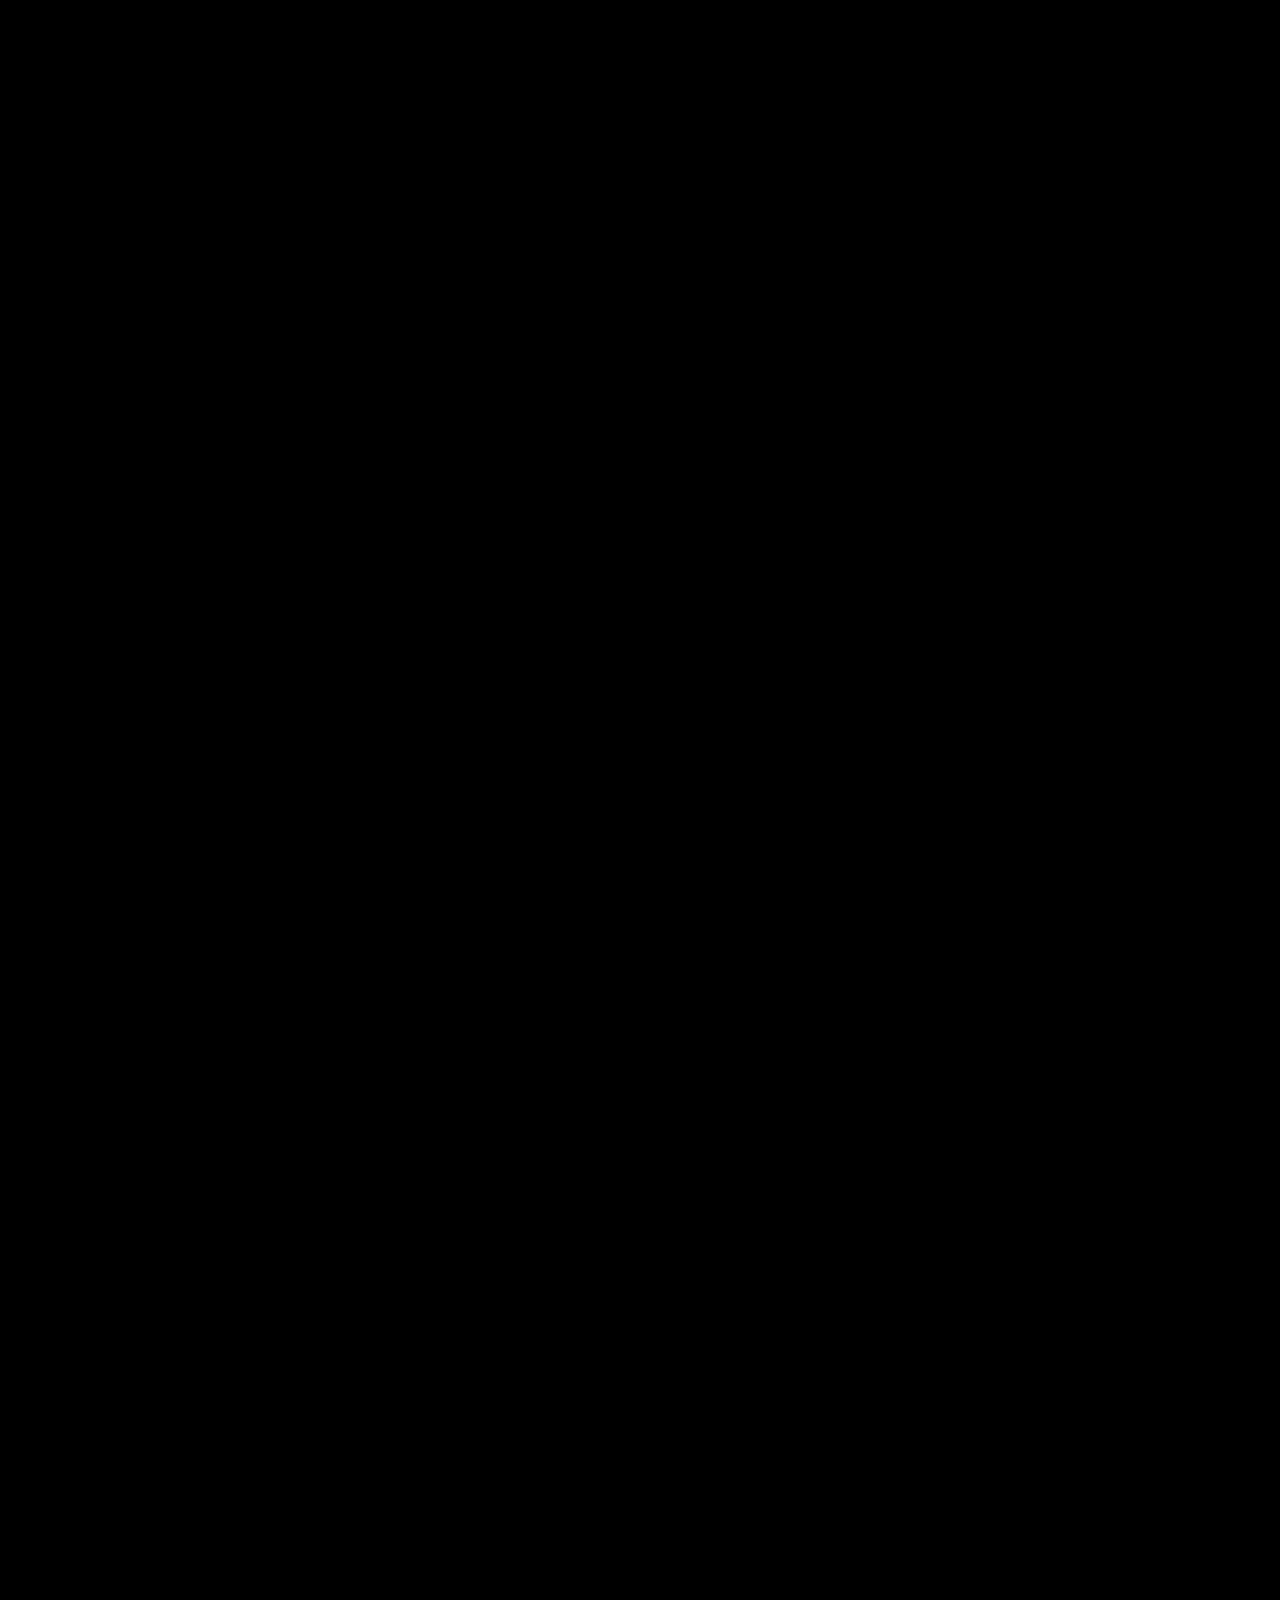
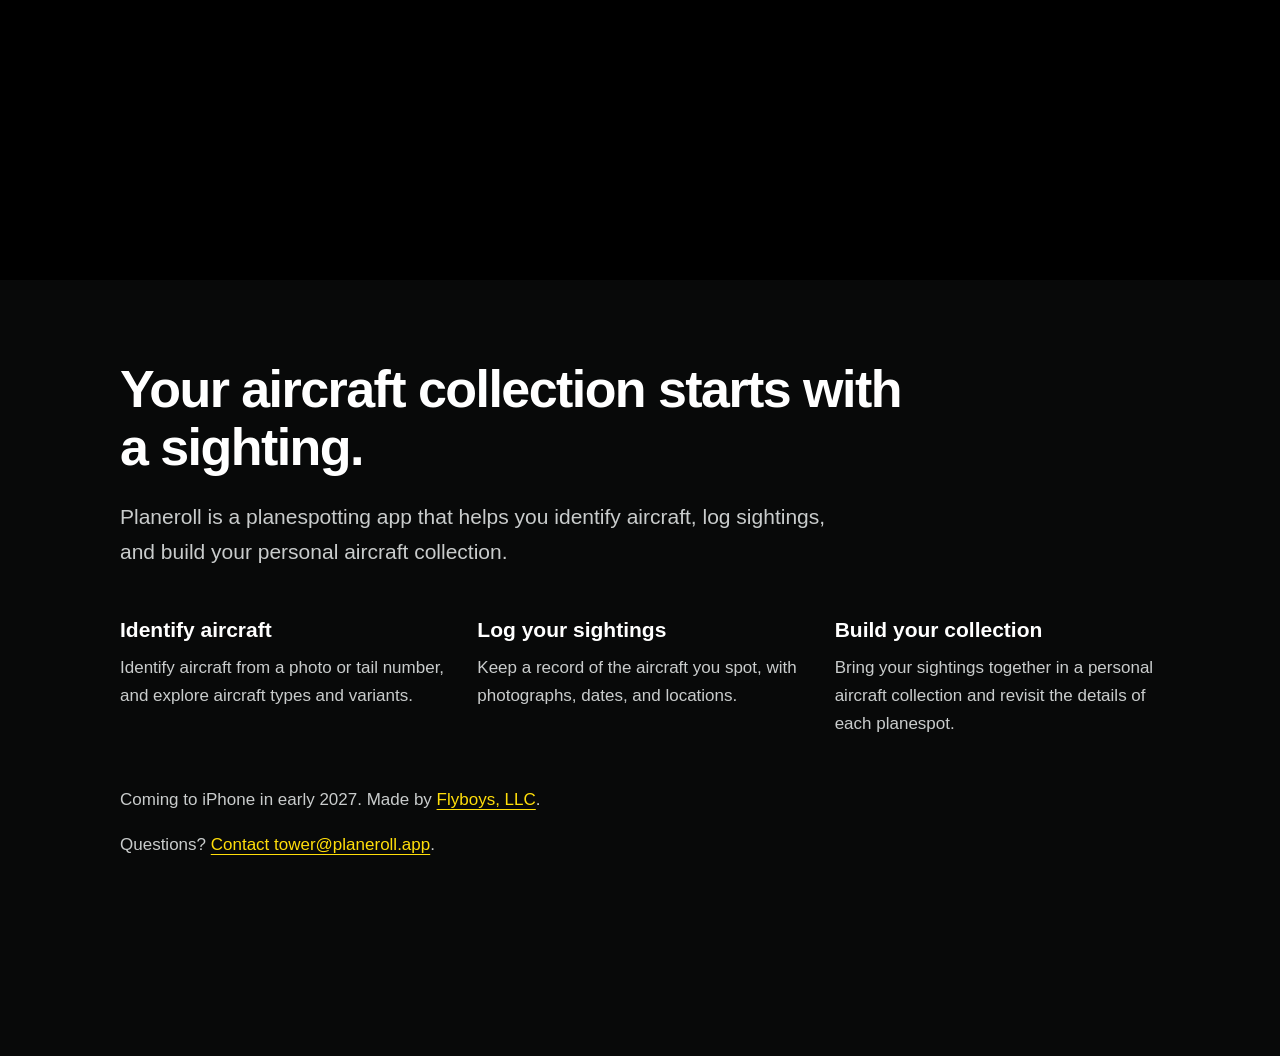
==== commit eb79a8a0: "Reduce initial image payload and unblock hero rendering" ====
--- a/index.html
+++ b/index.html
@@ -31,13 +31,14 @@
     <link rel="apple-touch-icon" sizes="512x512" href="/assets/previews/square-brand.png">
     <link rel="icon" href="assets/favicon.svg?v=2" type="image/svg+xml">
     <link rel="preload" as="image" href="/prototype/airport-terminal-v2.webp" type="image/webp" fetchpriority="high">
-    <link rel="stylesheet" href="assets/site-footer.css?v=22">
-    <link rel="stylesheet" href="prototype/prototype.css?v=76">
+    <link rel="stylesheet" href="assets/site-footer.css?v=23">
+    <link rel="stylesheet" href="prototype/prototype.css?v=77">
     <link rel="stylesheet" href="prototype/planeroll-camera.css?v=15">
-    <link rel="stylesheet" href="prototype/planespot.css?v=11">
-    <script src="/assets/platform.js?v=1"></script>
-    <script type="module" src="/assets/site-footer.js?v=4"></script>
-    <script type="module" src="prototype/prototype.js?v=59"></script>
+    <link rel="stylesheet" href="prototype/planespot.css?v=12">
+    <script>document.documentElement.classList.add('js');</script>
+    <script defer src="/assets/platform.js?v=1"></script>
+    <script type="module" src="/assets/site-footer.js?v=5"></script>
+    <script type="module" src="prototype/prototype.js?v=60"></script>
     <link rel="stylesheet" href="/assets/product-info.css?v=1">
     <script type="application/ld+json">
 {
@@ -114,7 +115,7 @@
               <div class="camera-window" id="camera-window">
                 <div class="viewfinder-grid"></div>
               </div>
-              <div class="camera-header"><img class="camera-hat" src="assets/hat.png" width="988" height="724" alt="" draggable="false"></div>
+              <div class="camera-header"><img class="camera-hat" src="assets/hat.webp" width="494" height="362" decoding="async" alt="" draggable="false"></div>
               <div class="camera-footer"></div>
               <div class="camera-controls">
                 <div class="shutter" id="shutter"><div></div></div>
@@ -132,14 +133,14 @@
               <canvas class="captured-photo" id="captured-photo"></canvas>
             </div>
             <div class="collection-home" id="collection-home" aria-hidden="true">
-              <img id="collection-screenshot" src="prototype/collection-home.png?v=2" width="1206" height="2622" alt="Planeroll collection of 37 aircraft" draggable="false">
-              <div class="collection-artwork"><img src="prototype/collection-home.png?v=2" width="1206" height="2622" alt="" draggable="false"></div>
+              <img id="collection-screenshot" data-src="prototype/collection-home-804.webp" data-srcset="prototype/collection-home-804.webp 804w, prototype/collection-home-1206.webp 1206w" sizes="(max-width: 600px) calc(100vw - 48px), 402px" decoding="async" width="1206" height="2622" alt="Planeroll collection of 37 aircraft" draggable="false">
+              <div class="collection-artwork"><img data-src="prototype/collection-home-804.webp" data-srcset="prototype/collection-home-804.webp 804w, prototype/collection-home-1206.webp 1206w" sizes="(max-width: 600px) calc(100vw - 48px), 402px" decoding="async" width="1206" height="2622" alt="" draggable="false"></div>
             </div>
             <div class="spot-app" id="spot-app" aria-hidden="true">
-              <img class="spot-screenshot" id="spot-screenshot" src="prototype/planespot-a350-900-operator.png?v=2" width="1206" height="2622" alt="Planeroll planespot: Delta Air Lines Airbus A350-900 at Aster International Airport, N350PR." draggable="false">
-              <img class="spot-screenshot spot-blank-screenshot" id="spot-blank-screenshot" src="prototype/planespot-a350-900-blank.png?v=2" width="1206" height="2622" alt="" draggable="false">
+              <img class="spot-screenshot" id="spot-screenshot" data-src="prototype/planespot-a350-900-operator-804.webp" data-srcset="prototype/planespot-a350-900-operator-804.webp 804w, prototype/planespot-a350-900-operator-1206.webp 1206w" sizes="(max-width: 600px) calc(100vw - 48px), 402px" decoding="async" width="1206" height="2622" alt="Planeroll planespot: Delta Air Lines Airbus A350-900 at Aster International Airport, N350PR." draggable="false">
+              <img class="spot-screenshot spot-blank-screenshot" id="spot-blank-screenshot" data-src="prototype/planespot-a350-900-blank-804.webp" data-srcset="prototype/planespot-a350-900-blank-804.webp 804w, prototype/planespot-a350-900-blank-1206.webp 1206w" sizes="(max-width: 600px) calc(100vw - 48px), 402px" decoding="async" width="1206" height="2622" alt="" draggable="false">
               <div class="spot-scanline"><span class="scan-outer"></span><span class="scan-inner"></span><span class="scan-core"></span></div>
-              <img class="spot-screenshot spot-details-background" id="spot-details-background" src="prototype/planespot-a350-900-no-text.png?v=2" width="1206" height="2622" alt="" draggable="false">
+              <img class="spot-screenshot spot-details-background" id="spot-details-background" data-src="prototype/planespot-a350-900-no-text-804.webp" data-srcset="prototype/planespot-a350-900-no-text-804.webp 804w, prototype/planespot-a350-900-no-text-1206.webp 1206w" sizes="(max-width: 600px) calc(100vw - 48px), 402px" decoding="async" width="1206" height="2622" alt="" draggable="false">
               <!-- Every region samples the same aligned capture. Clip boundaries move;
                    the screenshot texture never scales or slides during the reveal. -->
               <div class="spot-details">
@@ -168,7 +169,7 @@
               </clipPath>
             </defs></svg>
             <div class="collection-navigation" id="collection-navigation" aria-hidden="true">
-              <img src="prototype/collection-navigation.png" width="1206" height="2622" alt="" draggable="false">
+              <img data-src="prototype/collection-navigation-804.webp" data-srcset="prototype/collection-navigation-804.webp 804w, prototype/collection-navigation-1206.webp 1206w" sizes="(max-width: 600px) calc(100vw - 48px), 402px" decoding="async" width="1206" height="2622" alt="" draggable="false">
             </div>
             <section class="final-screen" id="final-screen" aria-label="About Planeroll">
               <img class="final-screen-symbol" id="final-screen-symbol" src="/assets/planeroll-symbol-with-effects.svg" width="826" height="702" alt="" draggable="false">
@@ -216,7 +217,7 @@
     </section>
     </main>
     <footer class="site-footer" id="site-footer">
-      <a class="site-footer-brand" href="/" aria-label="Planeroll home"><img class="site-footer-logo" src="/assets/planeroll-logo-with-effects.svg" width="1482" height="351" alt="Planeroll" draggable="false"></a>
+      <a class="site-footer-brand" href="/" aria-label="Planeroll home"><img class="site-footer-logo" src="/assets/planeroll-logo-with-effects.svg" width="1482" height="351" alt="Planeroll" fetchpriority="high" draggable="false"></a>
       <div class="site-footer-app-store">
         <img class="app-store-badge" src="/assets/app-store-badge-white.svg" width="120" height="40" alt="Download on the App Store" draggable="false">
         <span class="app-store-coming">EARLY 2027</span>
--- a/assets/site-footer.css
+++ b/assets/site-footer.css
@@ -11,8 +11,9 @@
   color: #fff;
 }
 .site-footer-logo {
-  display: block; flex: none; width: auto;
-  height: calc(var(--brand-logo-height, 51.44px) * .75 + 8px);
+  --logo-height: calc(var(--brand-logo-height, 51.44px) * .75 + 8px);
+  display: block; flex: none; width: calc(var(--logo-height) * 1482 / 351);
+  height: var(--logo-height);
 }
 .site-footer-links { display: flex; align-items: center; gap: 16px; }
 .site-footer-links a { display: inline-flex; align-items: center; justify-content: center; min-height: 44px; color: rgb(255 255 255 / .75); font-size: 13px; font-weight: 500; line-height: 1.4; text-decoration: none; white-space: nowrap; transition: color 180ms ease; }
@@ -22,7 +23,7 @@
 .site-footer-app-store {
   position: absolute; left: 50%; top: 50%; transform: translate(-50%, -50%);
 }
-.app-store-badge { display: block; width: auto; height: 60px; opacity: .15; }
+.app-store-badge { display: block; width: 180px; height: 60px; opacity: .15; }
 .app-store-coming {
   position: absolute; top: -5px; right: -12px;
   padding: 3px 6px; border-radius: 5px;
@@ -46,26 +47,28 @@
 .site-footer-toggle { display: none; }
 .mobile-menu { display: none; }
 @media (max-width: 1200px) {
-  .site-footer[data-menu-ready] {
+  html.js .site-footer > .site-footer-links { display: none; }
+  html.js .site-footer:not([data-menu-ready])::after { content: ""; flex: none; width: 44px; height: 44px; margin-left: 8px; }
+  html.js .site-footer {
     flex-direction: row; align-items: center; gap: 12px;
     padding: 18px max(24px, env(safe-area-inset-right)) calc(18px + env(safe-area-inset-bottom)) max(24px, env(safe-area-inset-left));
   }
-  .site-footer[data-menu-ready] .site-footer-logo { height: var(--compact-logo-height); }
-  .site-footer[data-menu-ready] .site-footer-app-store { position: absolute; left: 50%; top: 50%; transform: translate(-50%, -50%); margin: 0; }
-  .site-footer[data-menu-ready] .app-store-badge { height: 40px; }
-  .site-footer[data-menu-ready] .app-store-coming { font-size: 10px; line-height: 14px; right: -6px; padding: 2px 4px; }
+  html.js .site-footer .site-footer-logo { --logo-height: var(--compact-logo-height); height: var(--compact-logo-height); }
+  html.js .site-footer .site-footer-app-store { position: absolute; left: 50%; top: 50%; transform: translate(-50%, -50%); margin: 0; }
+  html.js .site-footer .app-store-badge { width: 120px; height: 40px; }
+  html.js .site-footer .app-store-coming { font-size: 10px; line-height: 14px; right: -6px; padding: 2px 4px; }
   .site-footer-toggle { display: grid; place-content: center; gap: 6px; width: 44px; height: 44px; margin-left: auto; border: 0; border-radius: 10px; background: transparent; color: #fff; cursor: pointer; }
   .site-footer-toggle span { display: block; width: 20px; height: 2px; border-radius: 2px; background: currentColor; box-shadow: -2px 0 0 rgb(239 67 64 / .35), 2px 0 0 rgb(32 188 117 / .35); transition: transform 180ms ease; }
   .site-footer-toggle[aria-expanded="true"] span:first-child { transform: translateY(4px) rotate(45deg); }
   .site-footer-toggle[aria-expanded="true"] span:last-child { transform: translateY(-4px) rotate(-45deg); }
   .site-footer-toggle:focus-visible { outline: 2px solid #FFDE0A; outline-offset: 3px; }
   html.mobile-menu-open { overflow: hidden; }
-  .site-footer[data-menu-ready] { z-index: 101; }
+  html.js .site-footer { z-index: 101; }
   html.mobile-menu-open .site-footer::before { content: ""; position: absolute; left: 0; right: 0; top: -1px; height: 1px; background: rgb(0 0 0 / .70); pointer-events: none; }
   .mobile-menu { display: flex; flex-direction: column; padding-top: env(safe-area-inset-top); position: fixed; inset: 0 0 calc(var(--menu-footer-height, 80px) + var(--site-viewport-bottom-offset, 0px) + 1px); z-index: 100; background: rgb(0 0 0 / .85); -webkit-backdrop-filter: blur(12px); backdrop-filter: blur(12px); color: #fff; overflow-y: auto; overscroll-behavior: contain; transform: translateX(100%); visibility: hidden; transition: transform 320ms cubic-bezier(.22, 1, .36, 1), visibility 0s 320ms; }
   .mobile-menu[data-open="true"] { transform: translateX(0); visibility: visible; transition-delay: 0s; }
   .mobile-menu-header { flex: none; height: 80px; margin-top: auto; padding: 0 24px; display: flex; align-items: center; justify-content: space-between; }
-  .mobile-menu-header img { width: auto; height: var(--compact-logo-height); }
+  .mobile-menu-header img { width: calc(var(--compact-logo-height) * 826 / 702); height: var(--compact-logo-height); }
   .mobile-menu .site-footer-links { flex: none; margin-bottom: auto; display: flex; flex-direction: column; align-items: stretch; flex-wrap: nowrap; gap: 0; width: 100%; }
   .mobile-menu .site-footer-links a { display: flex; justify-content: flex-start; width: 100%; height: 64px; min-height: 64px; padding: 0 max(24px, env(safe-area-inset-left)); font-size: 30px; font-weight: 300; color: #fff; }
   .mobile-menu .site-footer-links a:hover { background: rgb(255 255 255 / .04); }
@@ -74,15 +77,16 @@
 }
 @media (max-width: 600px) {
   :root { --compact-logo-height: 34px; }
-  .site-footer[data-menu-ready] { padding-left: max(16px, env(safe-area-inset-left)); padding-right: max(16px, env(safe-area-inset-right)); gap: 8px; }
-  .site-footer[data-menu-ready] .site-footer-logo { height: var(--compact-logo-height); }
-  .site-footer[data-menu-ready] .app-store-badge { height: 36px; }
-  .site-footer[data-menu-ready] .site-footer-app-store { position: relative; left: auto; top: auto; transform: none; margin-left: auto; }
+  html.js .site-footer { padding-left: max(16px, env(safe-area-inset-left)); padding-right: max(16px, env(safe-area-inset-right)); gap: 8px; }
+  html.js .site-footer .site-footer-logo { --logo-height: var(--compact-logo-height); height: var(--compact-logo-height); }
+  html.js .site-footer .app-store-badge { width: 108px; height: 36px; }
+  html.js .site-footer .site-footer-app-store { position: relative; left: auto; top: auto; transform: none; margin-left: auto; }
   .site-footer-toggle { margin-left: 8px; flex: none; }
 }
 @media (max-width: 360px) {
-  .site-footer[data-menu-ready] { gap: 4px; }
-  .site-footer[data-menu-ready] .app-store-badge { height: 30px; }
+  html.js .site-footer { gap: 4px; }
+  html.js .site-footer:not([data-menu-ready])::after { margin-left: 0; }
+  html.js .site-footer .app-store-badge { width: 90px; height: 30px; }
   .site-footer-toggle { margin-left: 0; }
 }
 @media (prefers-reduced-motion: reduce) { .site-footer-toggle span, .mobile-menu { transition: none; } }
--- a/prototype/prototype.css
+++ b/prototype/prototype.css
@@ -6,10 +6,10 @@
 .stage { position: sticky; top: 0; height: 100vh; height: 100dvh; height: var(--site-viewport-height, 100dvh); overflow: hidden; isolation: isolate; background: #000; }
 /* Start the one-time reveal after the first painted scene, so loading assets
    cannot use up the hold or expose a bright frame before the scrim appears. */
-.stage::after { content: ''; position: absolute; inset: 0; z-index: 30; background: #000; opacity: .75; pointer-events: none; }
-.stage[data-ready="true"]::after { animation: scene-reveal var(--scrim-reveal-duration, 1200ms) cubic-bezier(.22, 1, .36, 1) var(--scrim-reveal-delay, 500ms) both; }
+.stage::after { content: ''; position: absolute; inset: 0; z-index: 0; background: #000; opacity: .75; pointer-events: none; }
+.stage[data-background-ready="true"]::after { animation: scene-reveal var(--scrim-reveal-duration, 1200ms) cubic-bezier(.22, 1, .36, 1) var(--scrim-reveal-delay, 500ms) both; }
 @keyframes scene-reveal { from { opacity: .75; } to { opacity: 0; visibility: hidden; } }
-@media (prefers-reduced-motion: reduce) { .stage[data-ready="true"]::after { animation-duration: 1ms; animation-delay: 0ms; } }
+@media (prefers-reduced-motion: reduce) { .stage[data-background-ready="true"]::after { animation-duration: 1ms; animation-delay: 0ms; } }
 .world { position: absolute; inset: 0; will-change: opacity; }
 /* Browser chrome changes the visible stage, not the scenery's crop. Keep a
    full-height backing surface and let the stage clip it as toolbars move. */
@@ -22,7 +22,7 @@
   --hero-font-size: clamp(28px, 6vw, 96px);
   position: absolute; top: 96px; left: 96px; z-index: 1;
   display: flex; flex-direction: column; gap: 12px; width: 50%; max-width: 50vw;
-  text-align: left; opacity: 0; pointer-events: none; will-change: opacity;
+  text-align: left; opacity: 1; pointer-events: none; will-change: opacity;
 }
 .intro-headline {
   margin: 0; color: #FFDE0A; font-size: var(--hero-font-size);
@@ -48,7 +48,7 @@
 .scroll-cue { display: block; width: 100%; height: 100%; stroke: currentColor; stroke-width: 2; stroke-linecap: round; stroke-linejoin: round; }
 .scroll-cue > rect, .scroll-cue-wheel { stroke: rgb(0 0 0 / .20); }
 .scroll-cue-wheel { animation: scroll-cue-wheel 2800ms ease-in-out infinite; }
-.scroll-cue-arrow { animation: scroll-cue-arrow 2800ms ease-in-out infinite; }
+.scroll-cue-arrow { transform-origin: 20px 52px; animation: scroll-cue-arrow 2800ms ease-in-out infinite; }
 /* Fade the wheel in for 112ms, move it with the arrow reveal for 784ms,
    then fade it out for 112ms before arrow retraction. No wheel-only cycle.
    Stroke padding keeps the rounded tip intact. */
@@ -60,17 +60,14 @@
   36.01% { transform: translateY(0); opacity: 0; }
 }
 @keyframes scroll-cue-arrow {
-  0%, 4% { clip-path: inset(-2px -2px calc(100% + 2px) -2px) fill-box; }
-  32%, 36% { clip-path: inset(-2px) fill-box; }
-  58%, 100% { clip-path: inset(calc(100% + 2px) -2px -2px -2px) fill-box; }
-}
-.intro-headline, .intro-tagline, .intro-scroll { opacity: 0; transform: translateY(-16px); }
-.stage[data-ready="true"] .intro-headline,
-.stage[data-ready="true"] .intro-tagline,
+  0%, 4% { transform: translateY(-8px) scaleY(.1); opacity: 0; }
+  32%, 36% { transform: translateY(0) scaleY(1); opacity: 1; }
+  58%, 100% { transform: translateY(12px) scaleY(1); opacity: 0; }
+}
+.intro-scroll { opacity: 0; transform: translateY(-16px); }
 .stage[data-ready="true"] .intro-scroll {
   animation: intro-text-reveal var(--intro-text-duration, 900ms) cubic-bezier(.22, 1, .36, 1) var(--intro-delay, 1950ms) both;
 }
-.stage[data-ready="true"] .intro-tagline { animation-delay: calc(var(--intro-delay, 1950ms) + var(--intro-stagger, 250ms)); }
 .stage[data-ready="true"] .intro-scroll { animation-delay: var(--scroll-cue-delay, 4250ms); }
 @keyframes intro-text-reveal { from { opacity: 0; transform: translateY(-16px); } to { opacity: var(--intro-opacity, 1); transform: translateY(0); } }
 .stage[data-intro="complete"] .intro-headline,
--- a/prototype/planespot.css
+++ b/prototype/planespot.css
@@ -21,7 +21,7 @@
   --detail-bottom: calc(100% - (var(--detail-y) + var(--detail-height)) * 100% / 2622);
   --detail-left: calc(var(--detail-x) * 100% / 1206);
   position: absolute; inset: 0;
-  background: url('./planespot-a350-900-operator.png?v=2') center / 100% 100% no-repeat;
+  background: var(--spot-detail-image, none) center / 100% 100% no-repeat;
   clip-path: inset(var(--detail-top) var(--detail-right) var(--detail-bottom) var(--detail-left));
 }
 .spot-detail-reveal {
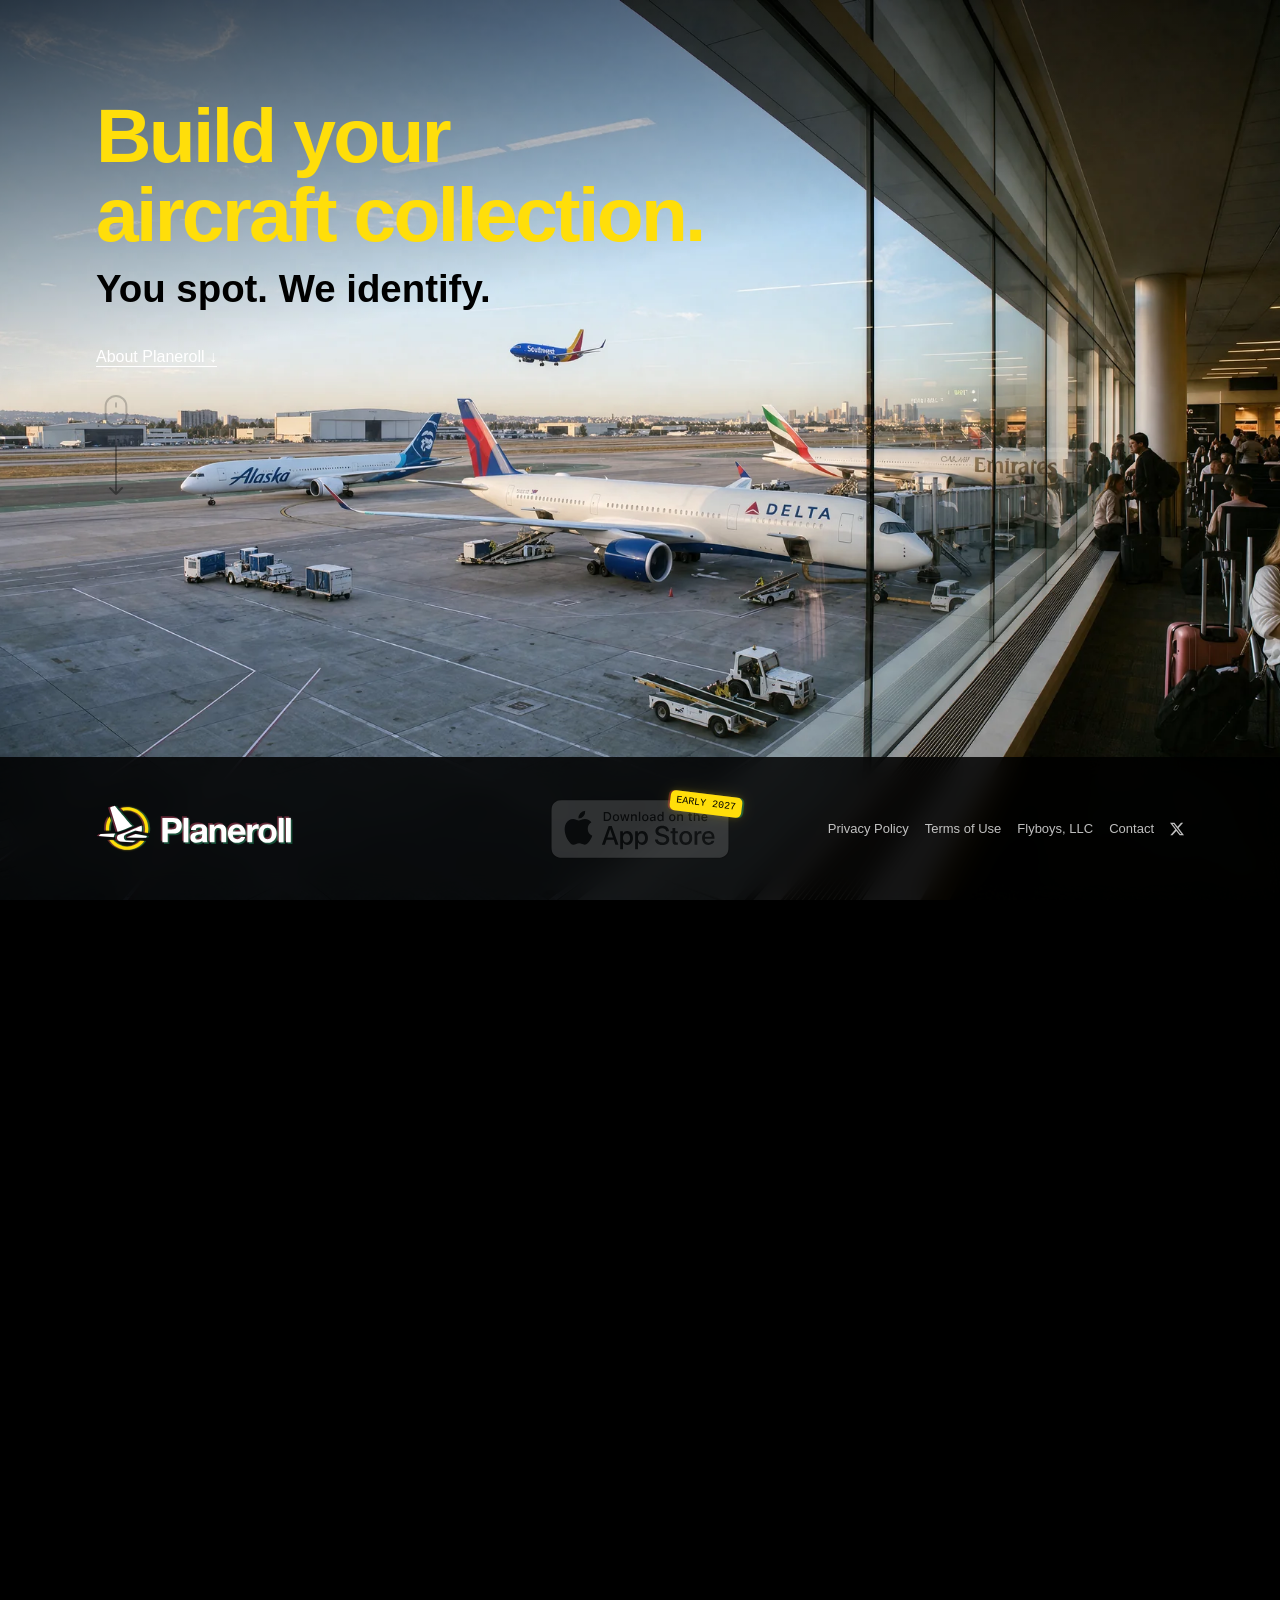
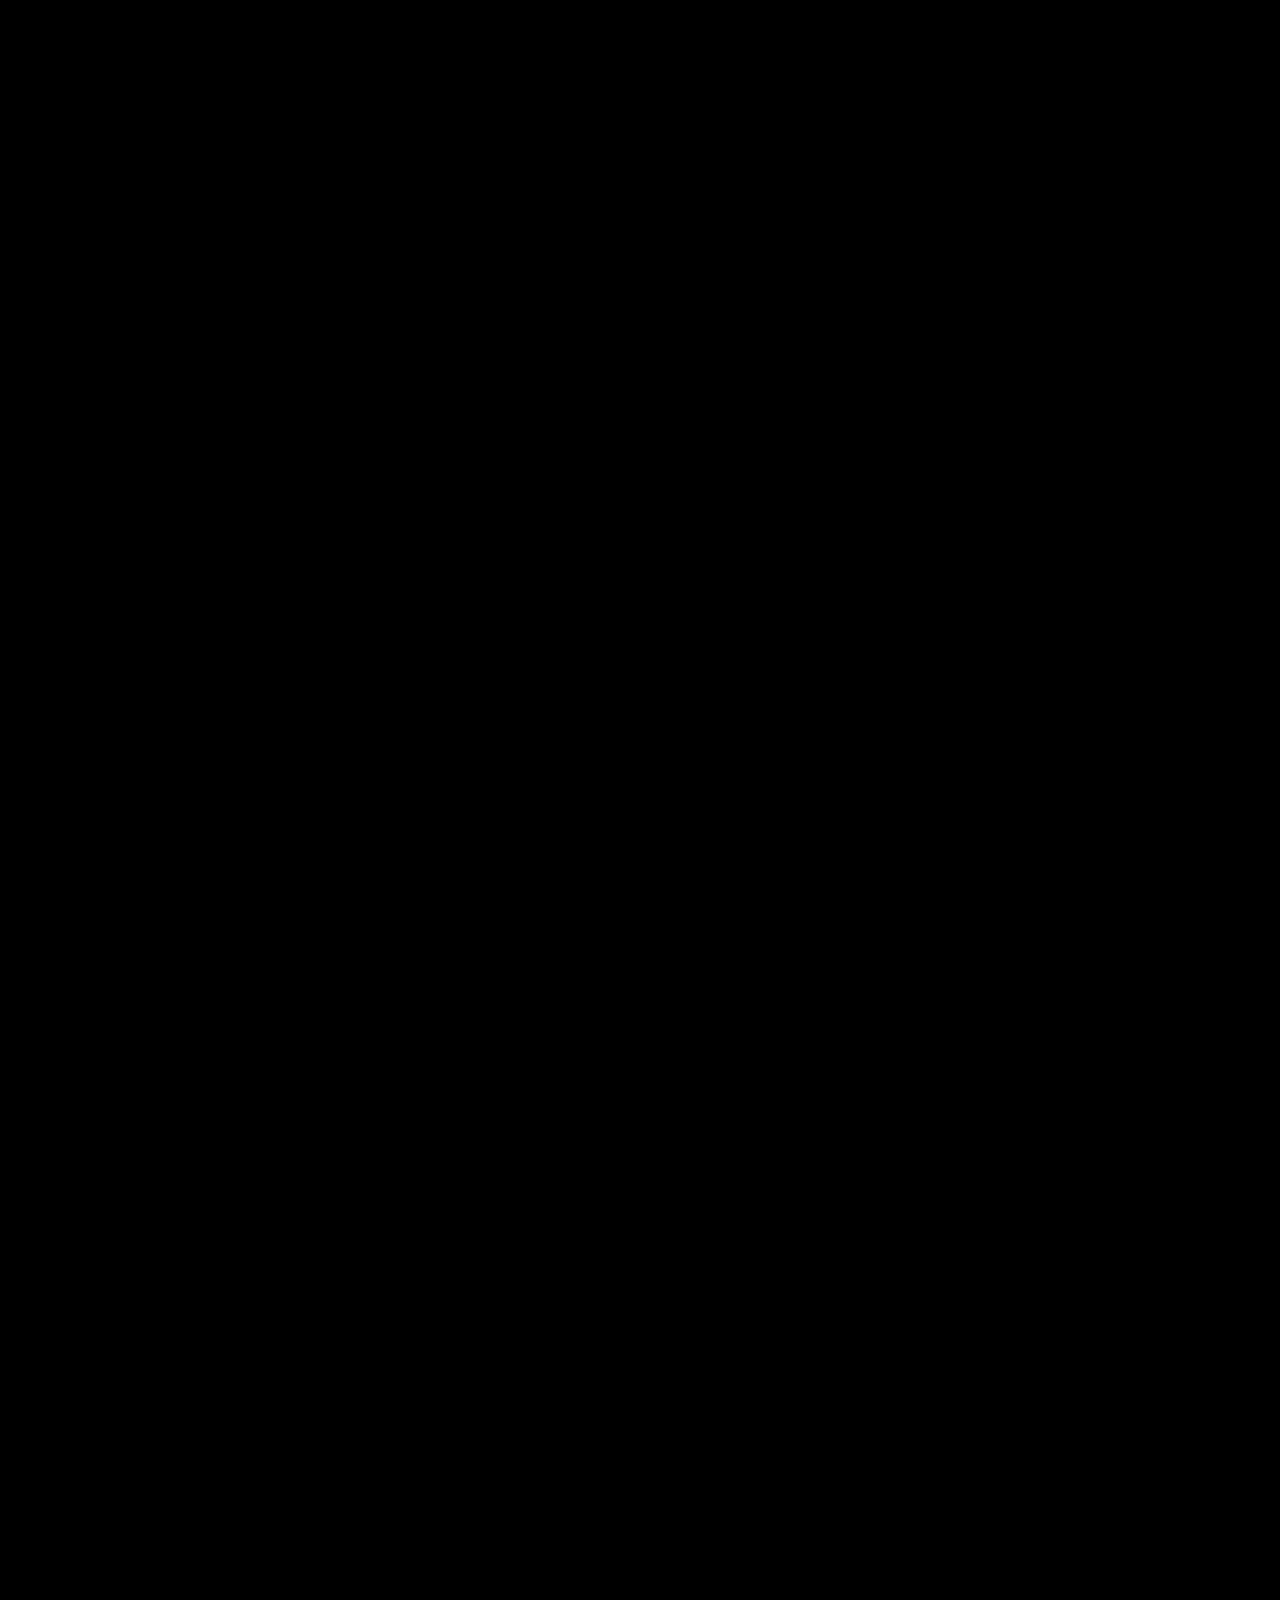
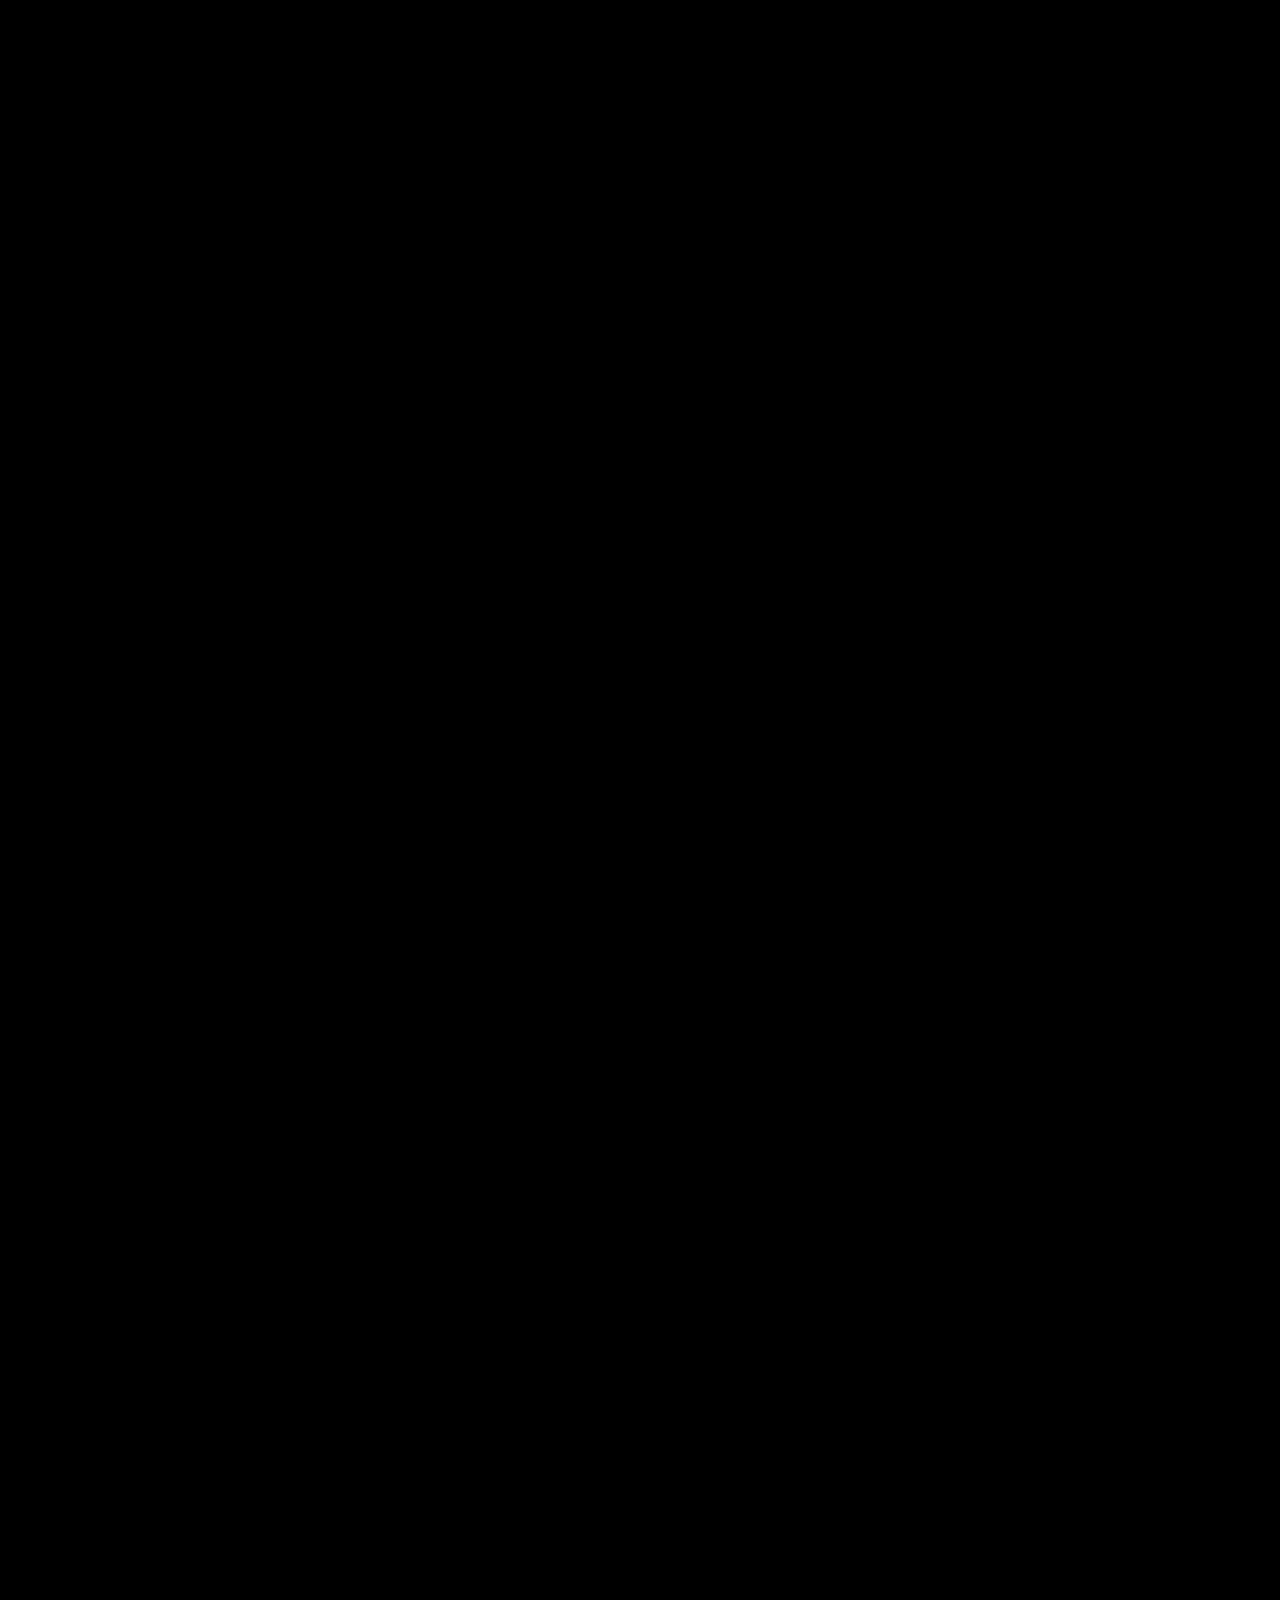
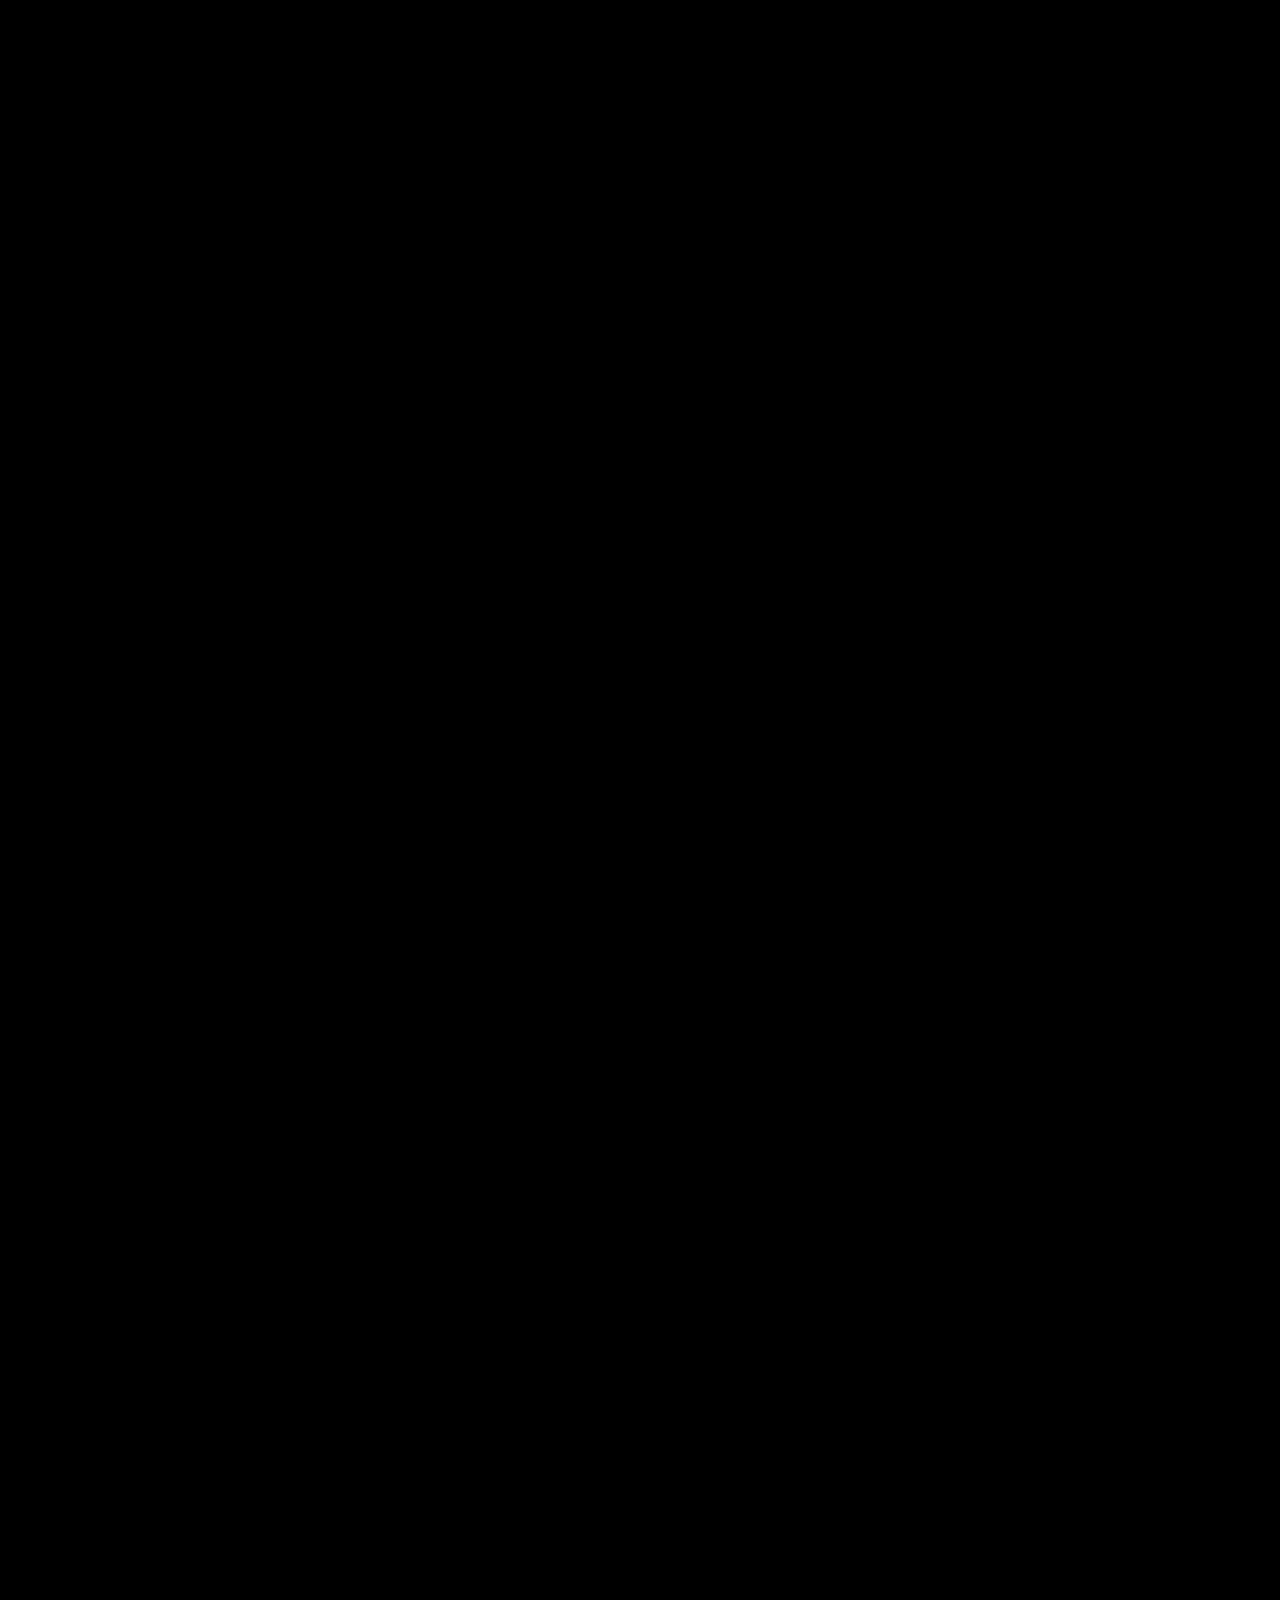
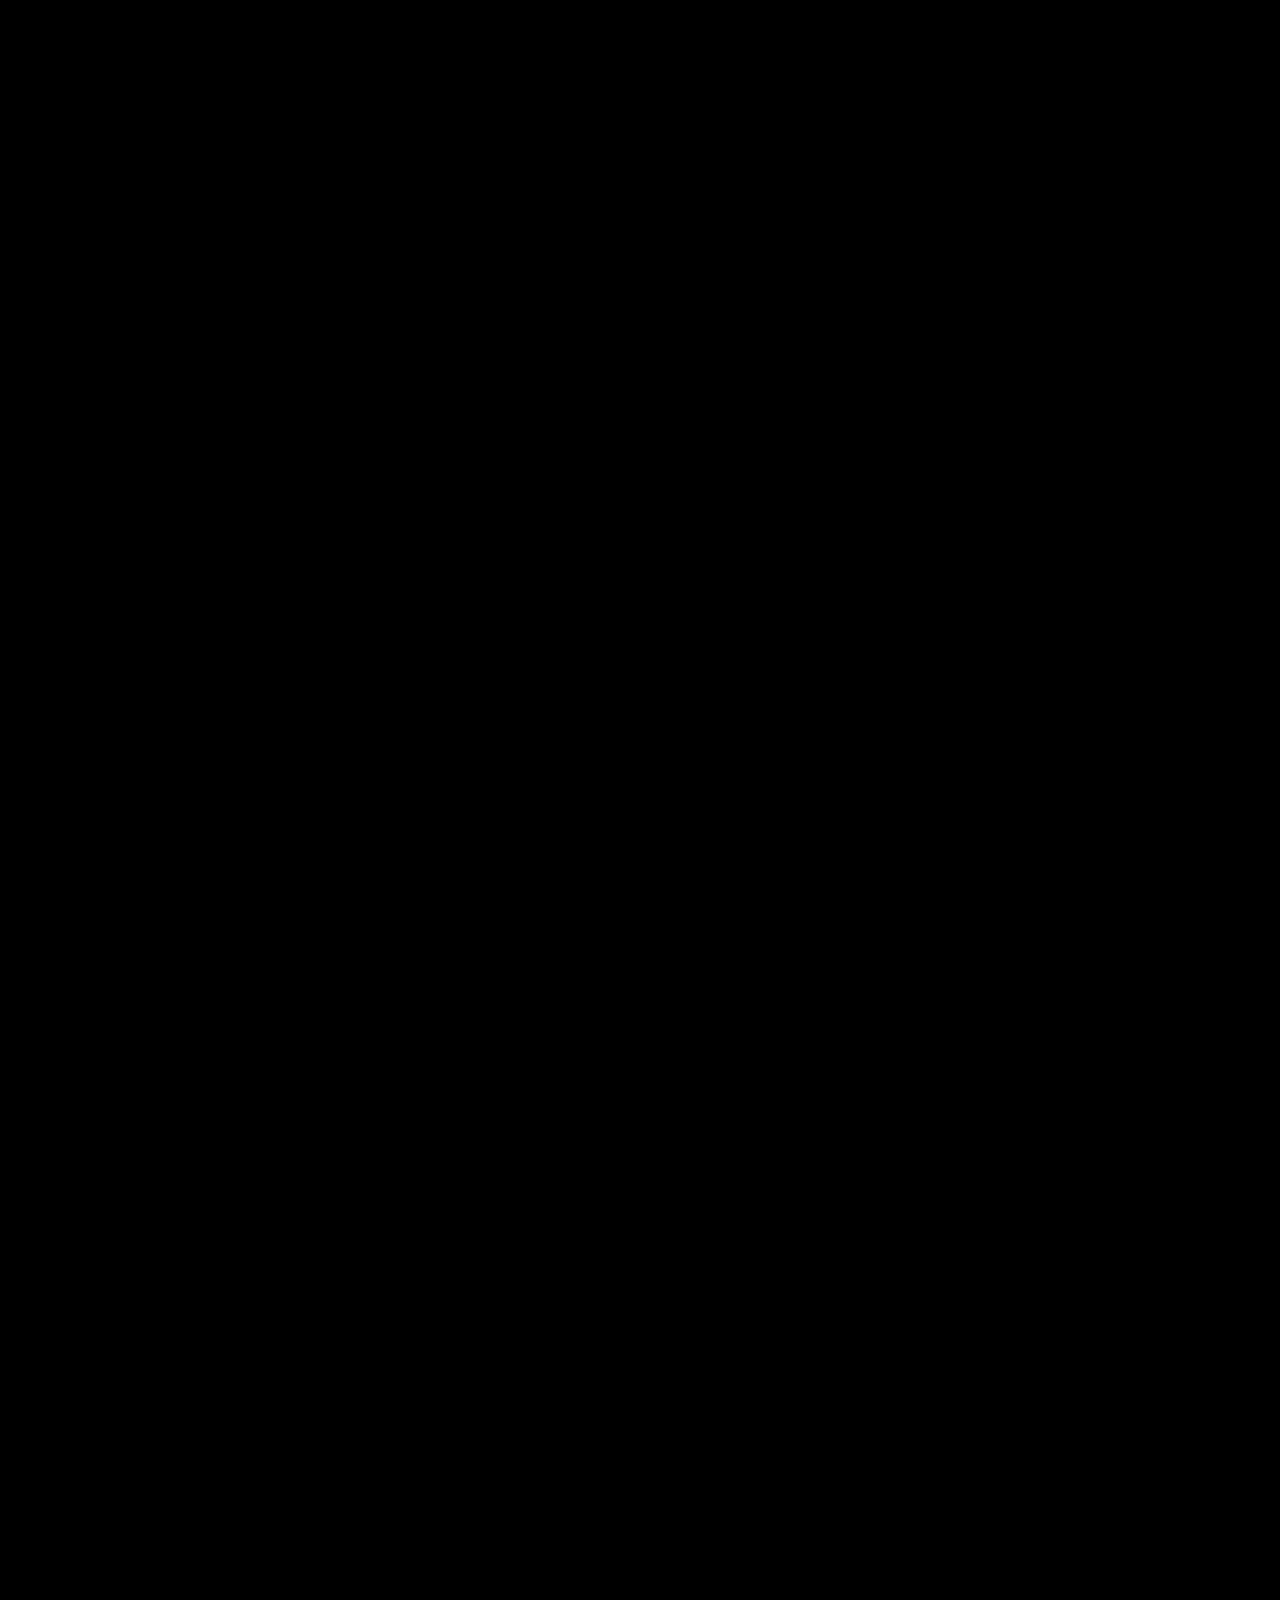
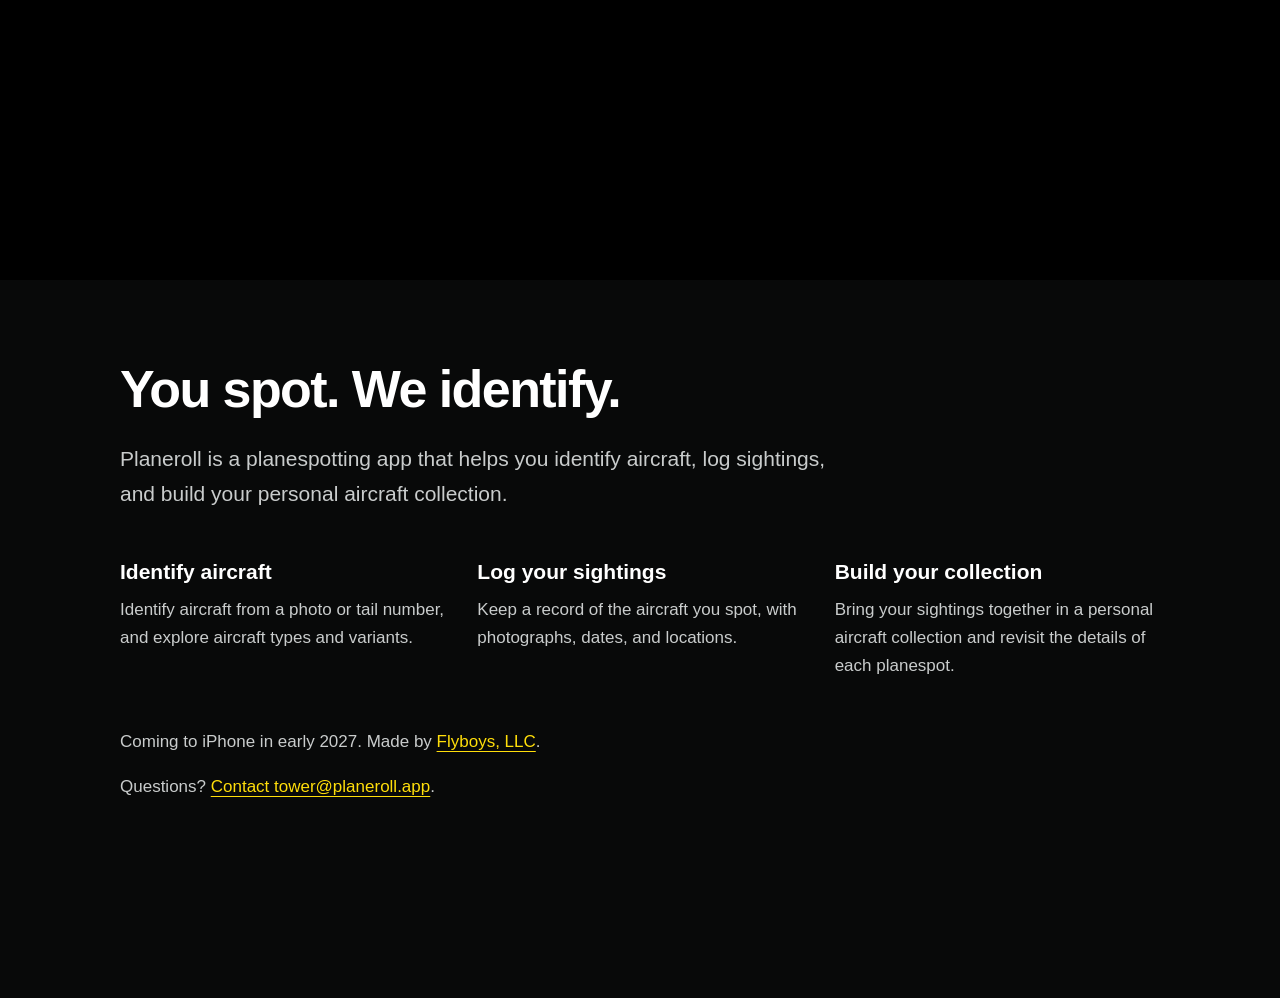
==== commit eea606c1: "Restore hero text entrance and simplify the about heading" ====
--- a/index.html
+++ b/index.html
@@ -32,13 +32,13 @@
     <link rel="icon" href="assets/favicon.svg?v=2" type="image/svg+xml">
     <link rel="preload" as="image" href="/prototype/airport-terminal-v2.webp" type="image/webp" fetchpriority="high">
     <link rel="stylesheet" href="assets/site-footer.css?v=23">
-    <link rel="stylesheet" href="prototype/prototype.css?v=77">
+    <link rel="stylesheet" href="prototype/prototype.css?v=78">
     <link rel="stylesheet" href="prototype/planeroll-camera.css?v=15">
     <link rel="stylesheet" href="prototype/planespot.css?v=12">
     <script>document.documentElement.classList.add('js');</script>
     <script defer src="/assets/platform.js?v=1"></script>
     <script type="module" src="/assets/site-footer.js?v=5"></script>
-    <script type="module" src="prototype/prototype.js?v=60"></script>
+    <script type="module" src="prototype/prototype.js?v=61"></script>
     <link rel="stylesheet" href="/assets/product-info.css?v=1">
     <script type="application/ld+json">
 {
@@ -83,7 +83,7 @@
         .stage { position: relative; height: auto; padding: 48px 24px; }
         .stage::after, .world, .phone, .intro-scroll { display: none; }
         .intro-copy { position: static; width: 100%; max-width: 100%; opacity: 1; }
-        .intro-headline, .intro-tagline { opacity: 1; transform: none; }
+        .intro-headline, .intro-tagline, .intro-about { opacity: 1; transform: none; }
         .intro-tagline { color: #fff; }
         .site-footer { position: relative; }
       </style>
@@ -196,7 +196,7 @@
       <p class="sr-only" id="scene-description" role="status">Scroll down to raise the phone, frame the aircraft, capture a photo, and reveal a sample Planeroll collection screen. Scroll up to return to the camera and airfield. All aircraft details shown are demonstration data.</p>
     </div>
     <section class="product-info" id="about-planeroll" aria-labelledby="about-heading" tabindex="-1">
-      <h2 id="about-heading">Your aircraft collection starts with a sighting.</h2>
+      <h2 id="about-heading">You spot. We identify.</h2>
       <p class="product-introduction">Planeroll is a planespotting app that helps you identify aircraft, log sightings, and build your personal aircraft collection.</p>
       <div class="product-features">
         <section aria-labelledby="identify-heading">
--- a/prototype/prototype.css
+++ b/prototype/prototype.css
@@ -64,20 +64,28 @@
   32%, 36% { transform: translateY(0) scaleY(1); opacity: 1; }
   58%, 100% { transform: translateY(12px) scaleY(1); opacity: 0; }
 }
-.intro-scroll { opacity: 0; transform: translateY(-16px); }
+.intro-headline, .intro-tagline, .intro-about, .intro-scroll { opacity: 0; transform: translateY(-16px); }
+.stage[data-ready="true"] .intro-headline,
+.stage[data-ready="true"] .intro-tagline,
+.stage[data-ready="true"] .intro-about,
 .stage[data-ready="true"] .intro-scroll {
   animation: intro-text-reveal var(--intro-text-duration, 900ms) cubic-bezier(.22, 1, .36, 1) var(--intro-delay, 1950ms) both;
 }
+.stage[data-ready="true"] .intro-tagline,
+.stage[data-ready="true"] .intro-about { animation-delay: calc(var(--intro-delay, 1950ms) + var(--intro-stagger, 250ms)); }
 .stage[data-ready="true"] .intro-scroll { animation-delay: var(--scroll-cue-delay, 4250ms); }
 @keyframes intro-text-reveal { from { opacity: 0; transform: translateY(-16px); } to { opacity: var(--intro-opacity, 1); transform: translateY(0); } }
 .stage[data-intro="complete"] .intro-headline,
-.stage[data-intro="complete"] .intro-tagline { animation: none; opacity: var(--intro-opacity, 1); transform: none; }
+.stage[data-intro="complete"] .intro-tagline,
+.stage[data-intro="complete"] .intro-about { animation: none; opacity: var(--intro-opacity, 1); transform: none; }
+.stage[data-load-error="true"] .intro-tagline { color: #fff; }
 .stage[data-scroll-cue-dismissed="true"] .intro-copy .intro-scroll { animation: none; opacity: 0; transform: none; }
 .stage:not([data-ready="true"]) .phone { visibility: hidden; }
 @media (prefers-reduced-motion: reduce) {
   .scroll-cue-wheel, .scroll-cue-arrow { animation: none; }
   .stage[data-ready="true"] .intro-headline,
   .stage[data-ready="true"] .intro-tagline,
+  .stage[data-ready="true"] .intro-about,
   .stage[data-ready="true"] .intro-scroll { animation: none; opacity: var(--intro-opacity, 1); transform: none; }
 }
 /* 402 × 874 CSS-pixel display: the supplied 1206 × 2622 capture at 3×.
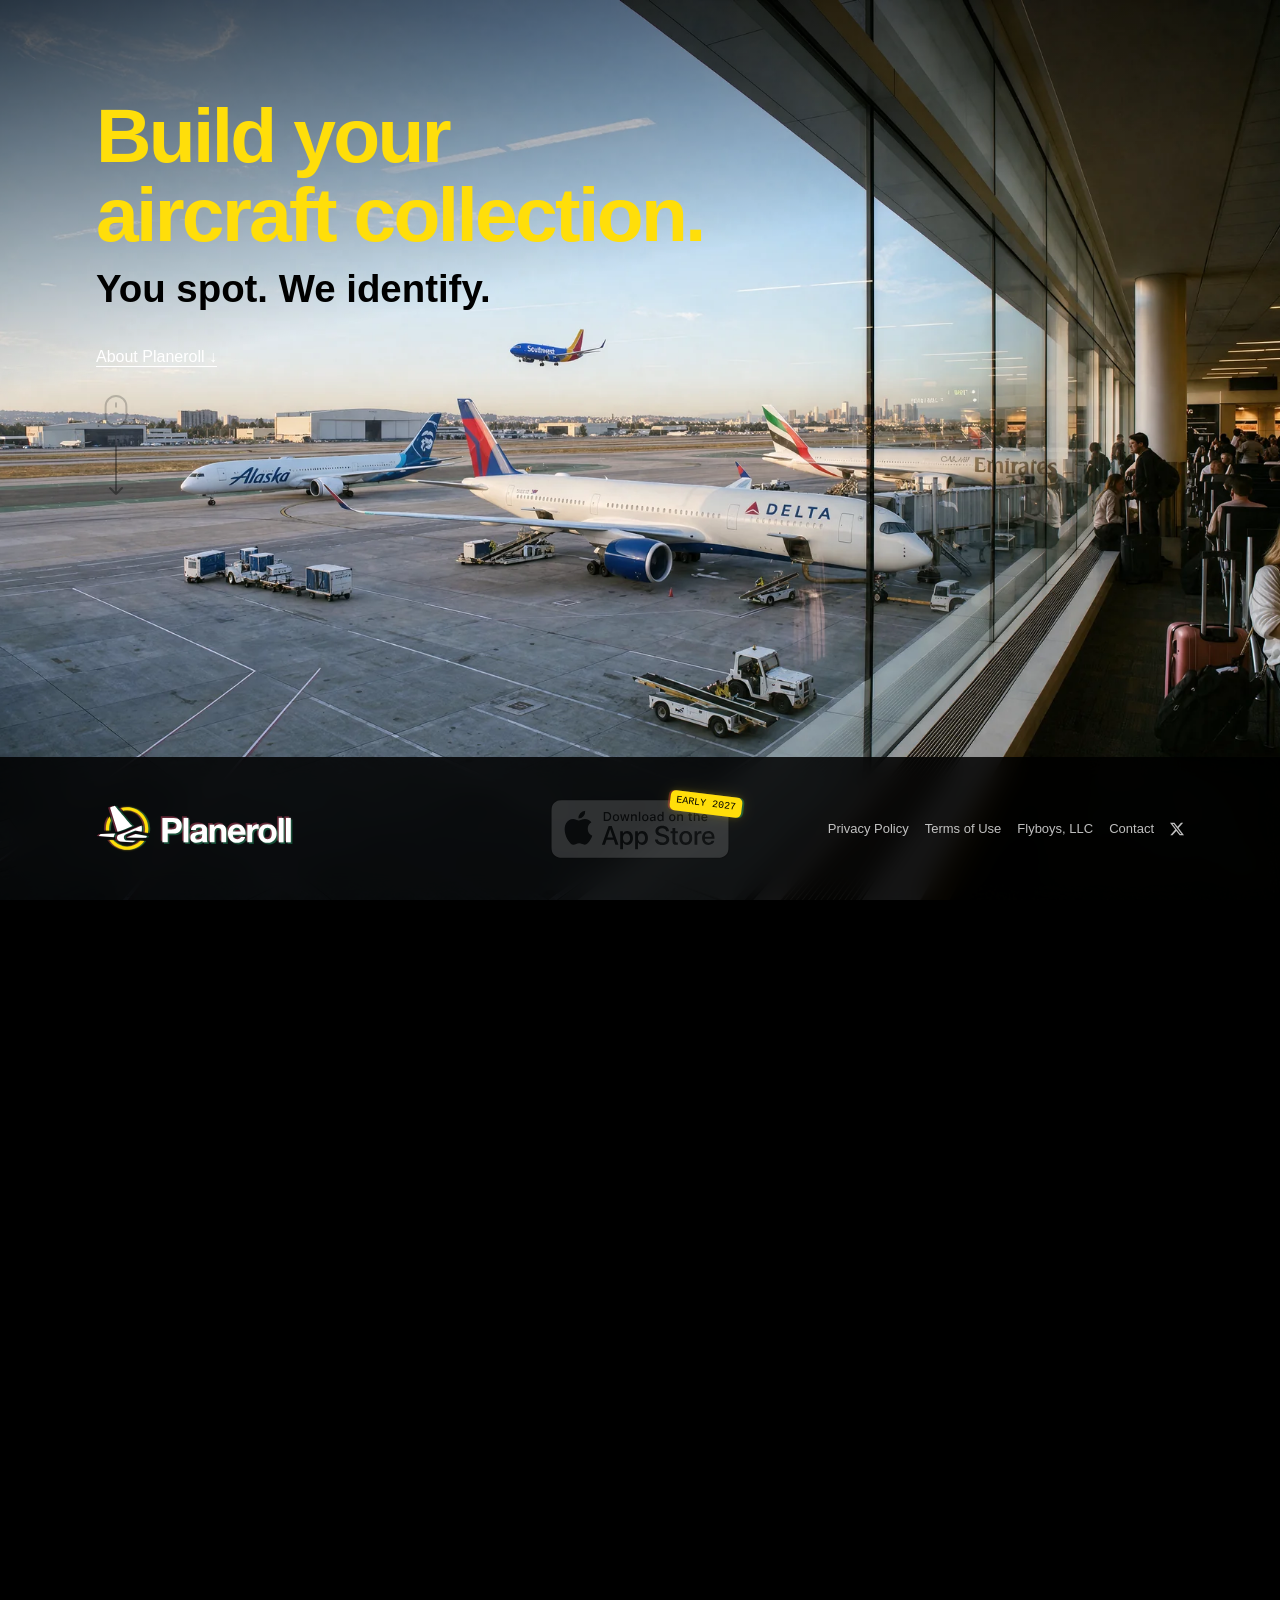
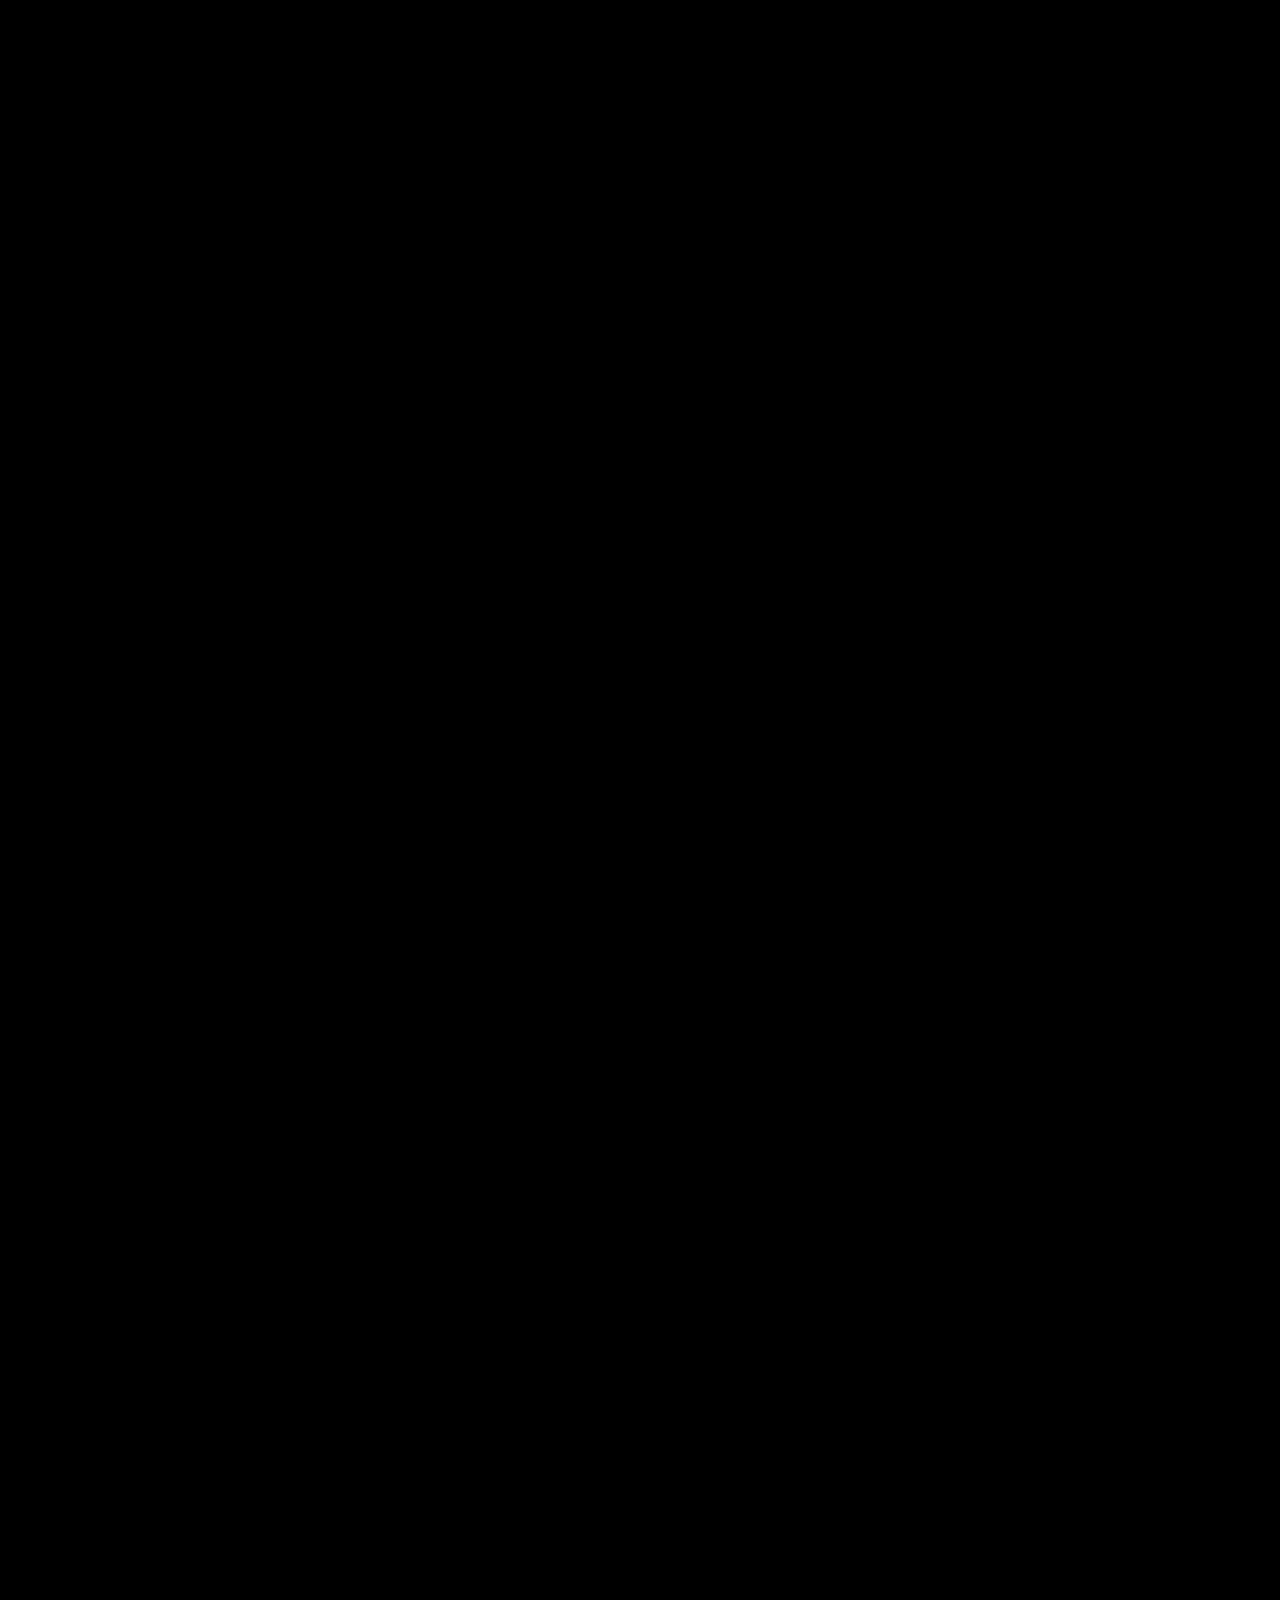
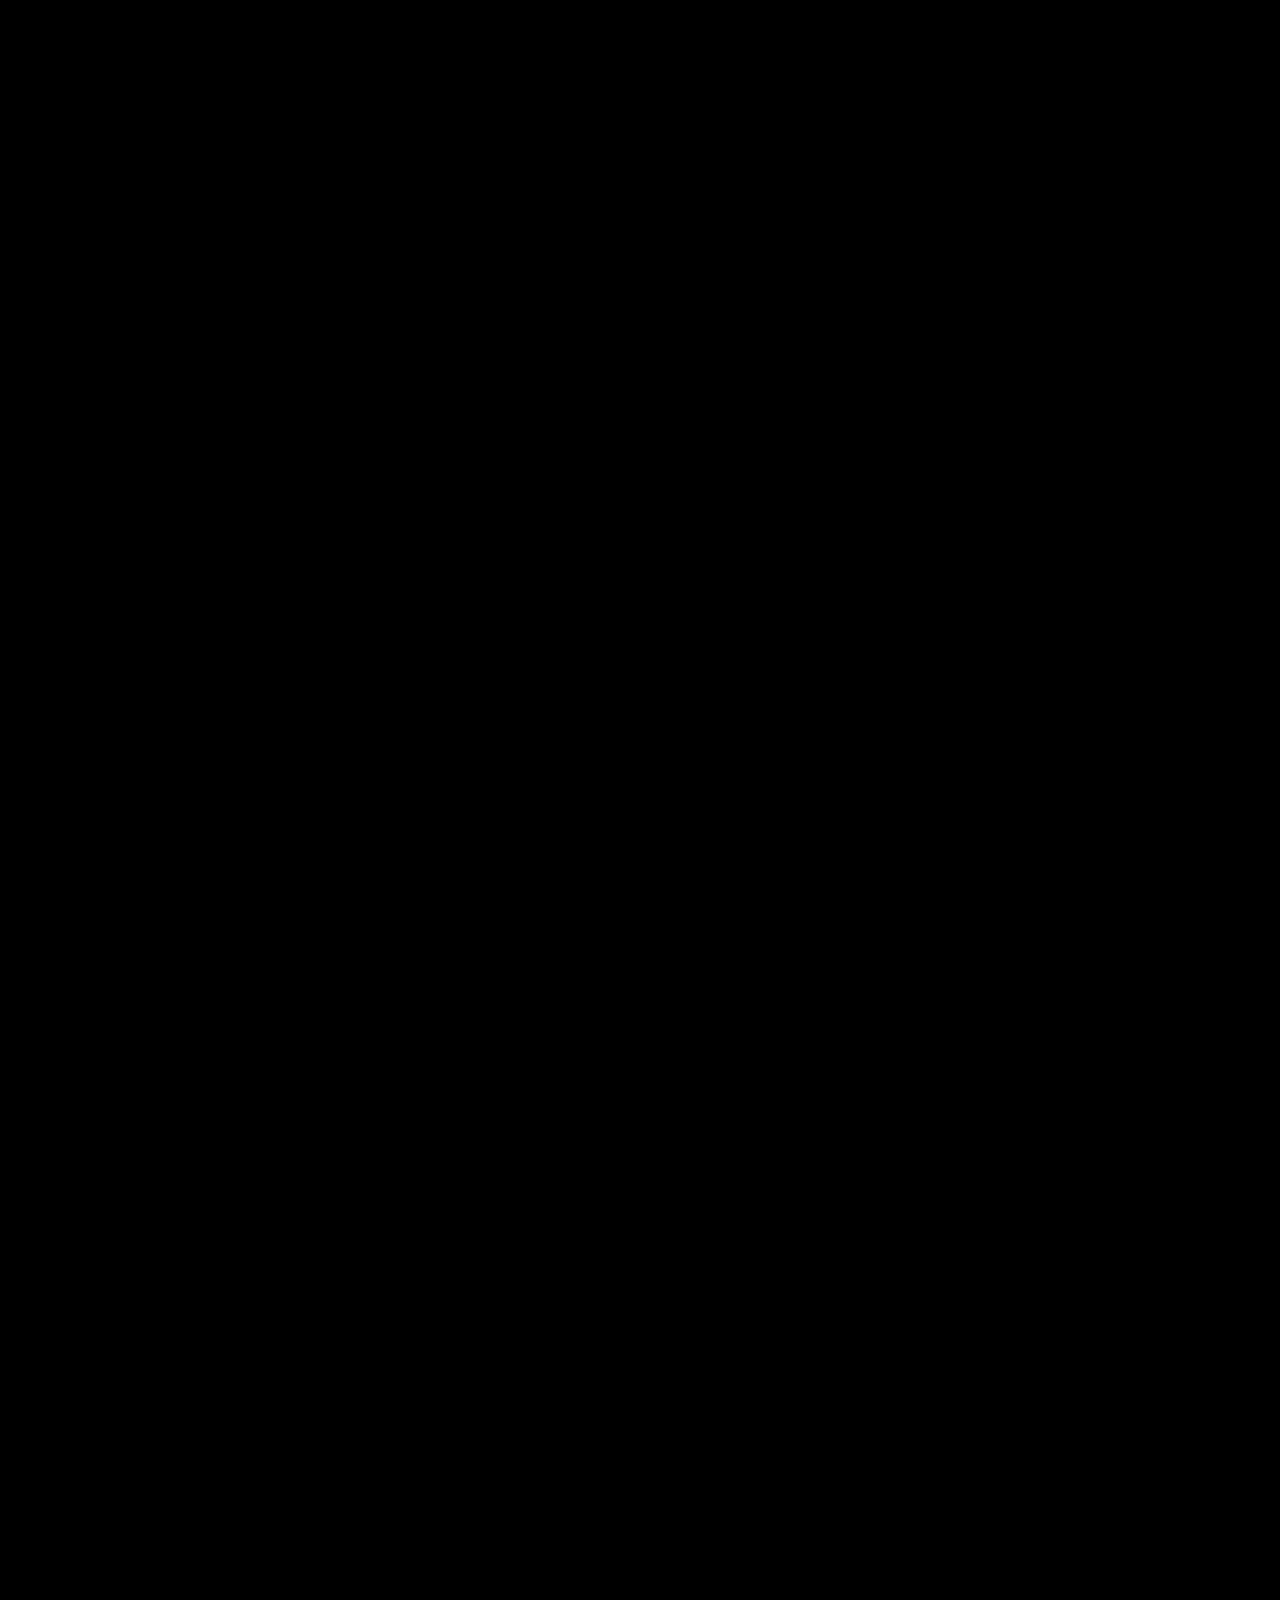
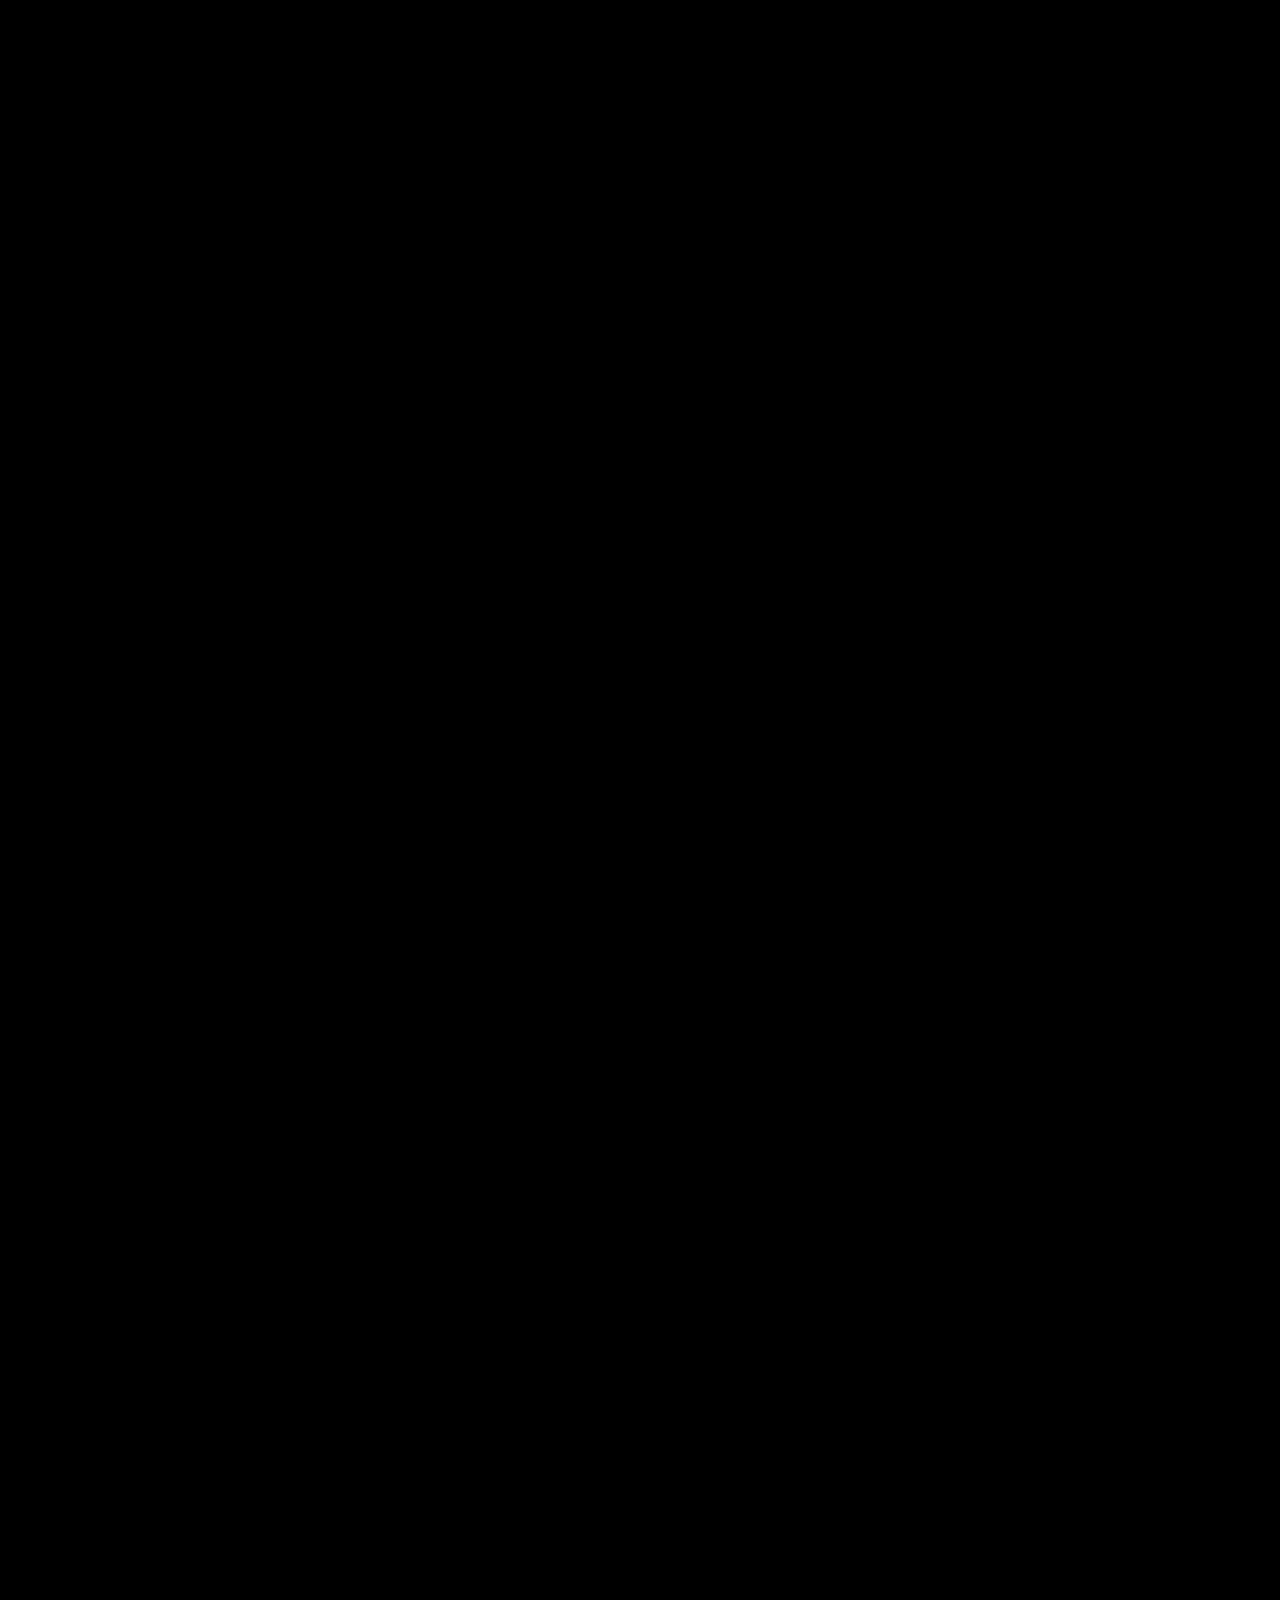
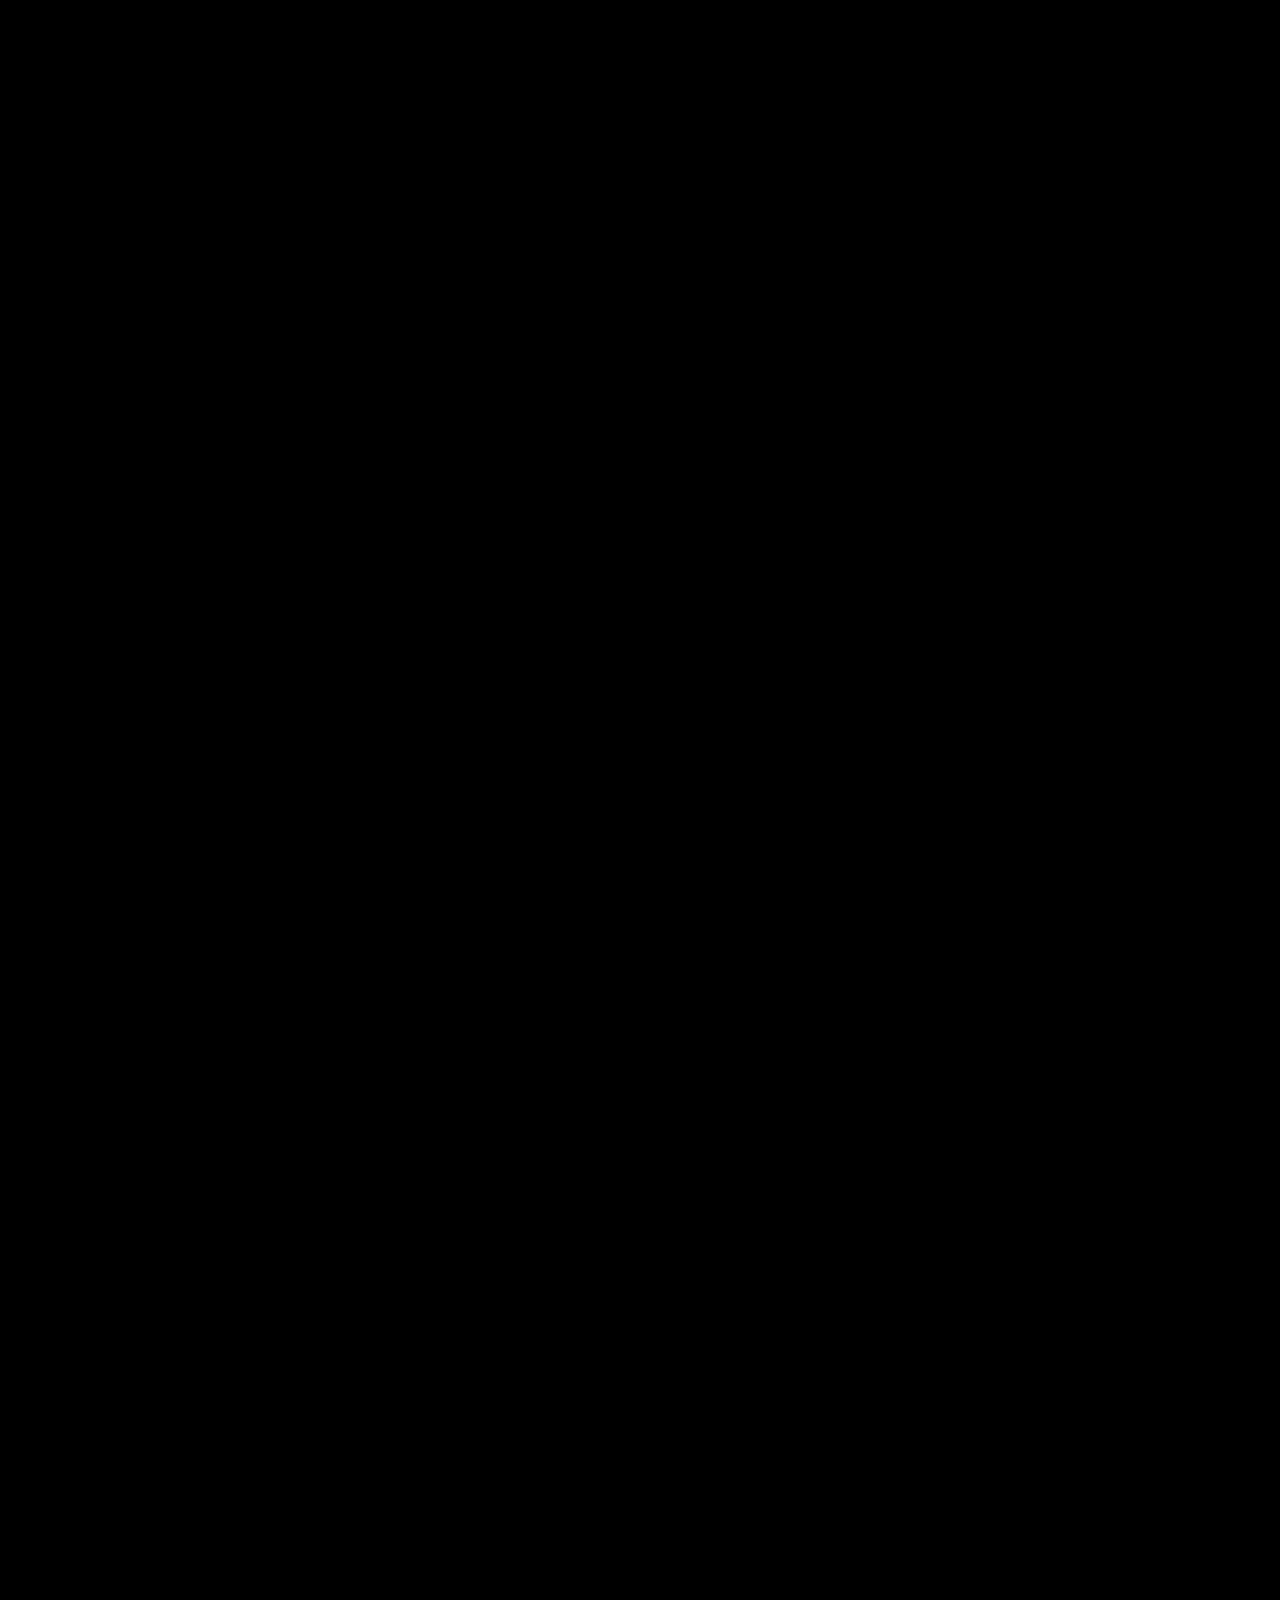
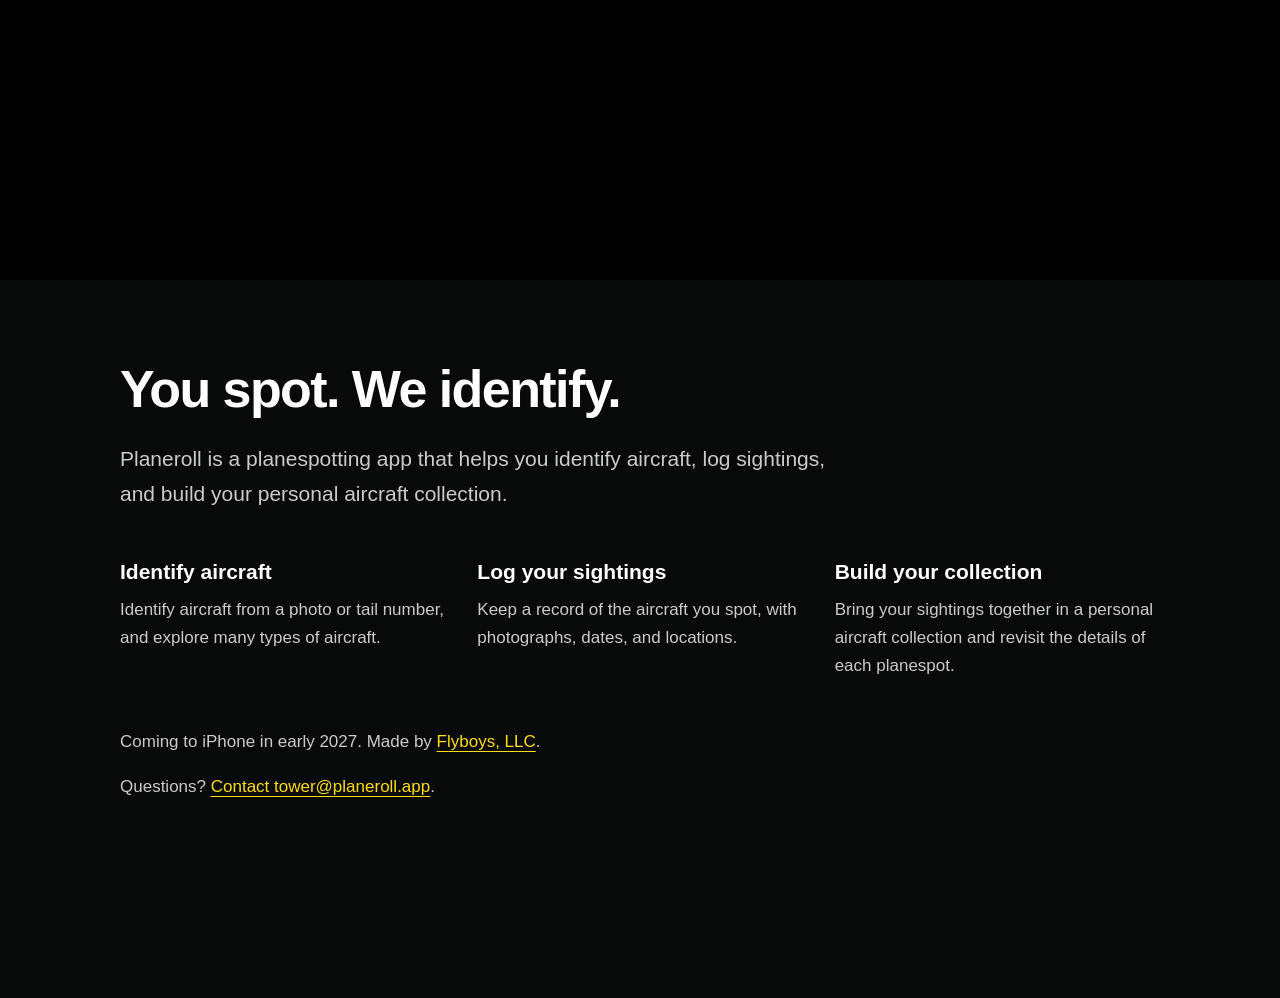
==== commit fda05e38: "Refine aircraft feature copy" ====
--- a/index.html
+++ b/index.html
@@ -201,7 +201,7 @@
       <div class="product-features">
         <section aria-labelledby="identify-heading">
           <h3 id="identify-heading">Identify aircraft</h3>
-          <p>Identify aircraft from a photo or tail number, and explore aircraft types and variants.</p>
+          <p>Identify aircraft from a photo or tail number, and explore many types of aircraft.</p>
         </section>
         <section aria-labelledby="sightings-heading">
           <h3 id="sightings-heading">Log your sightings</h3>
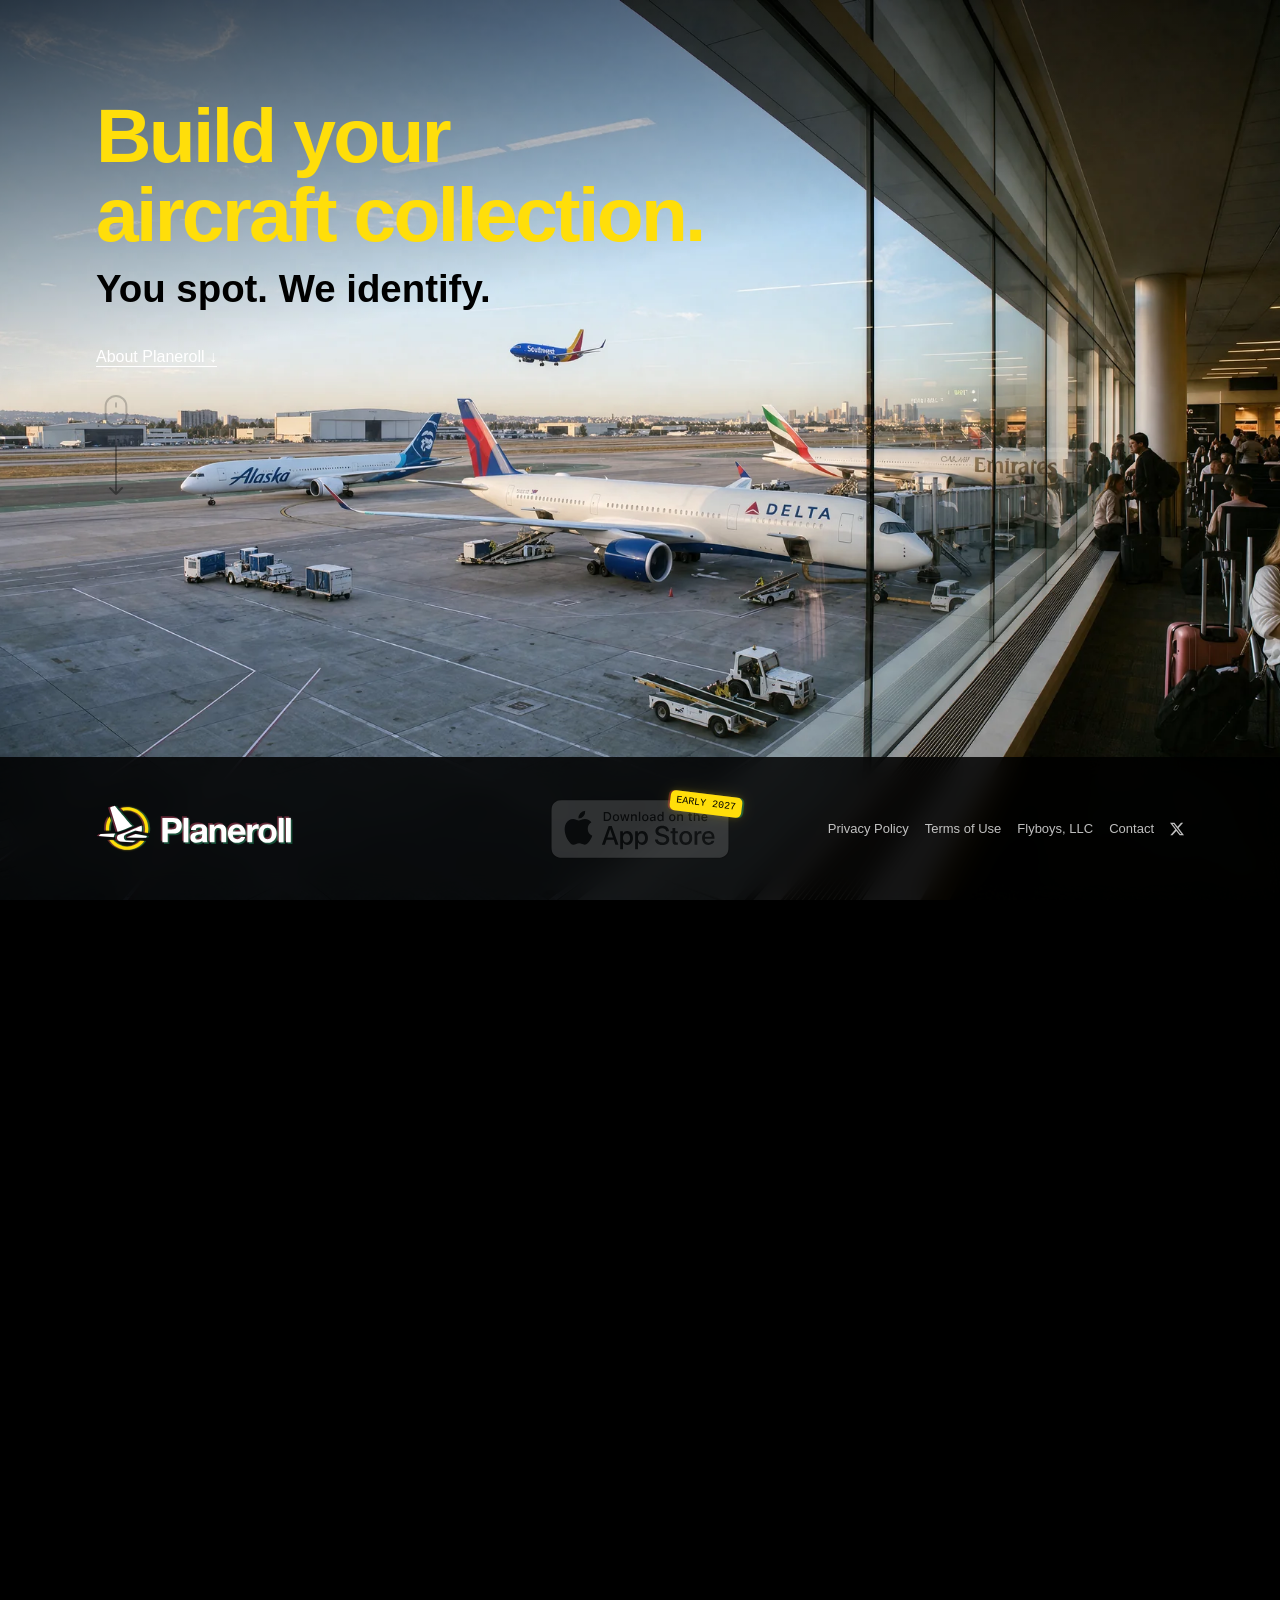
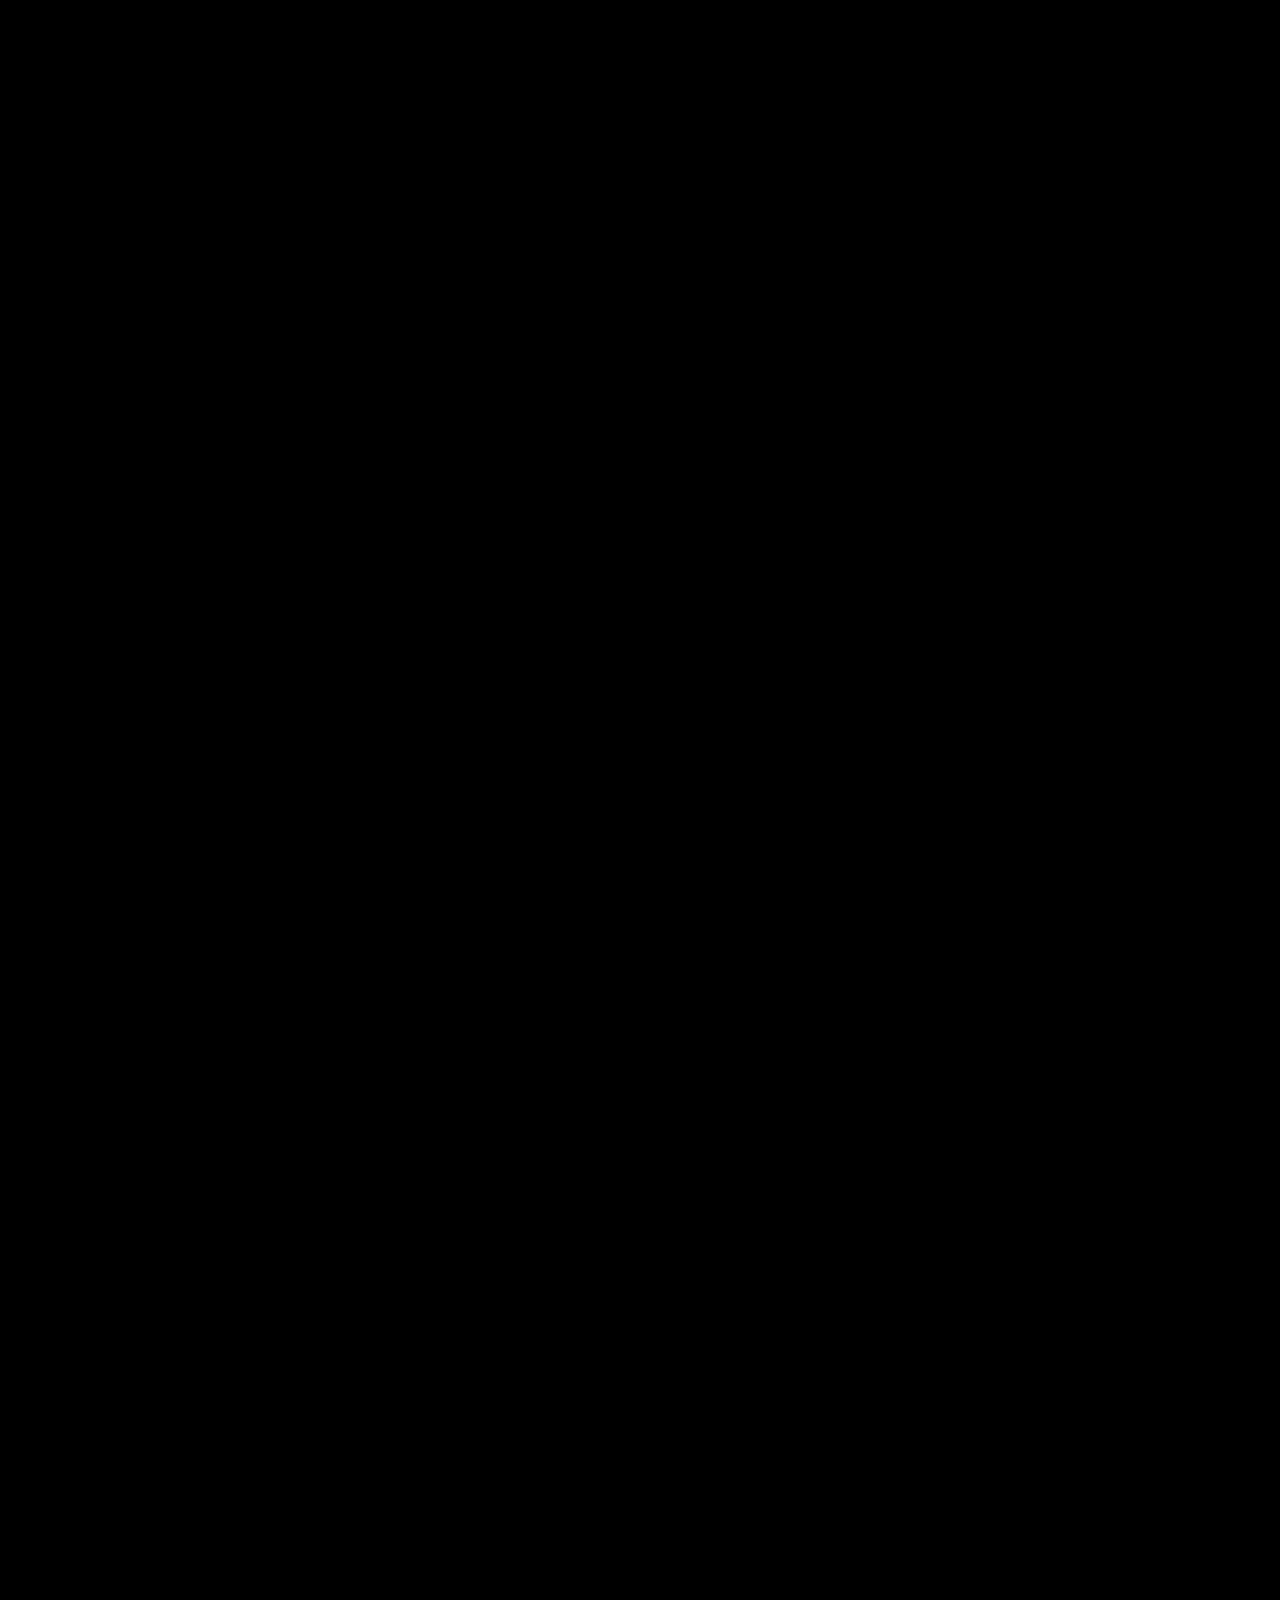
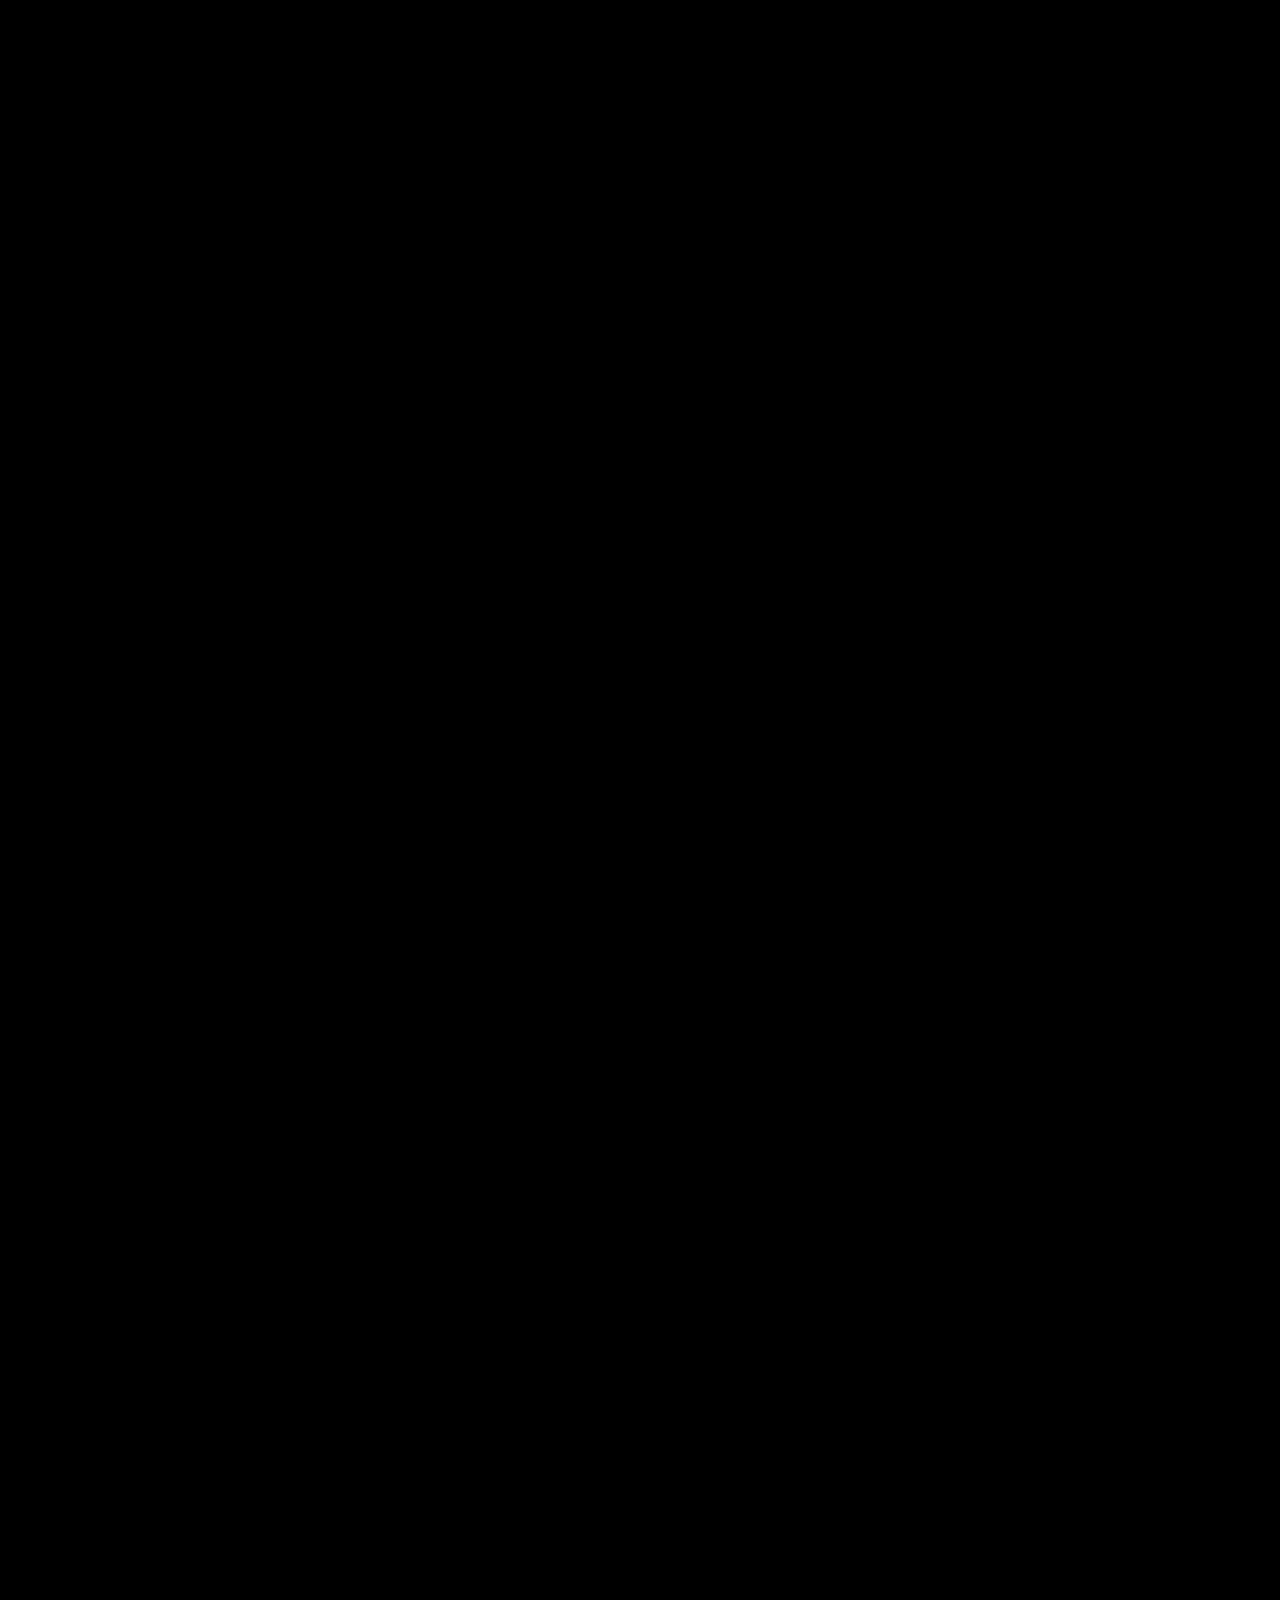
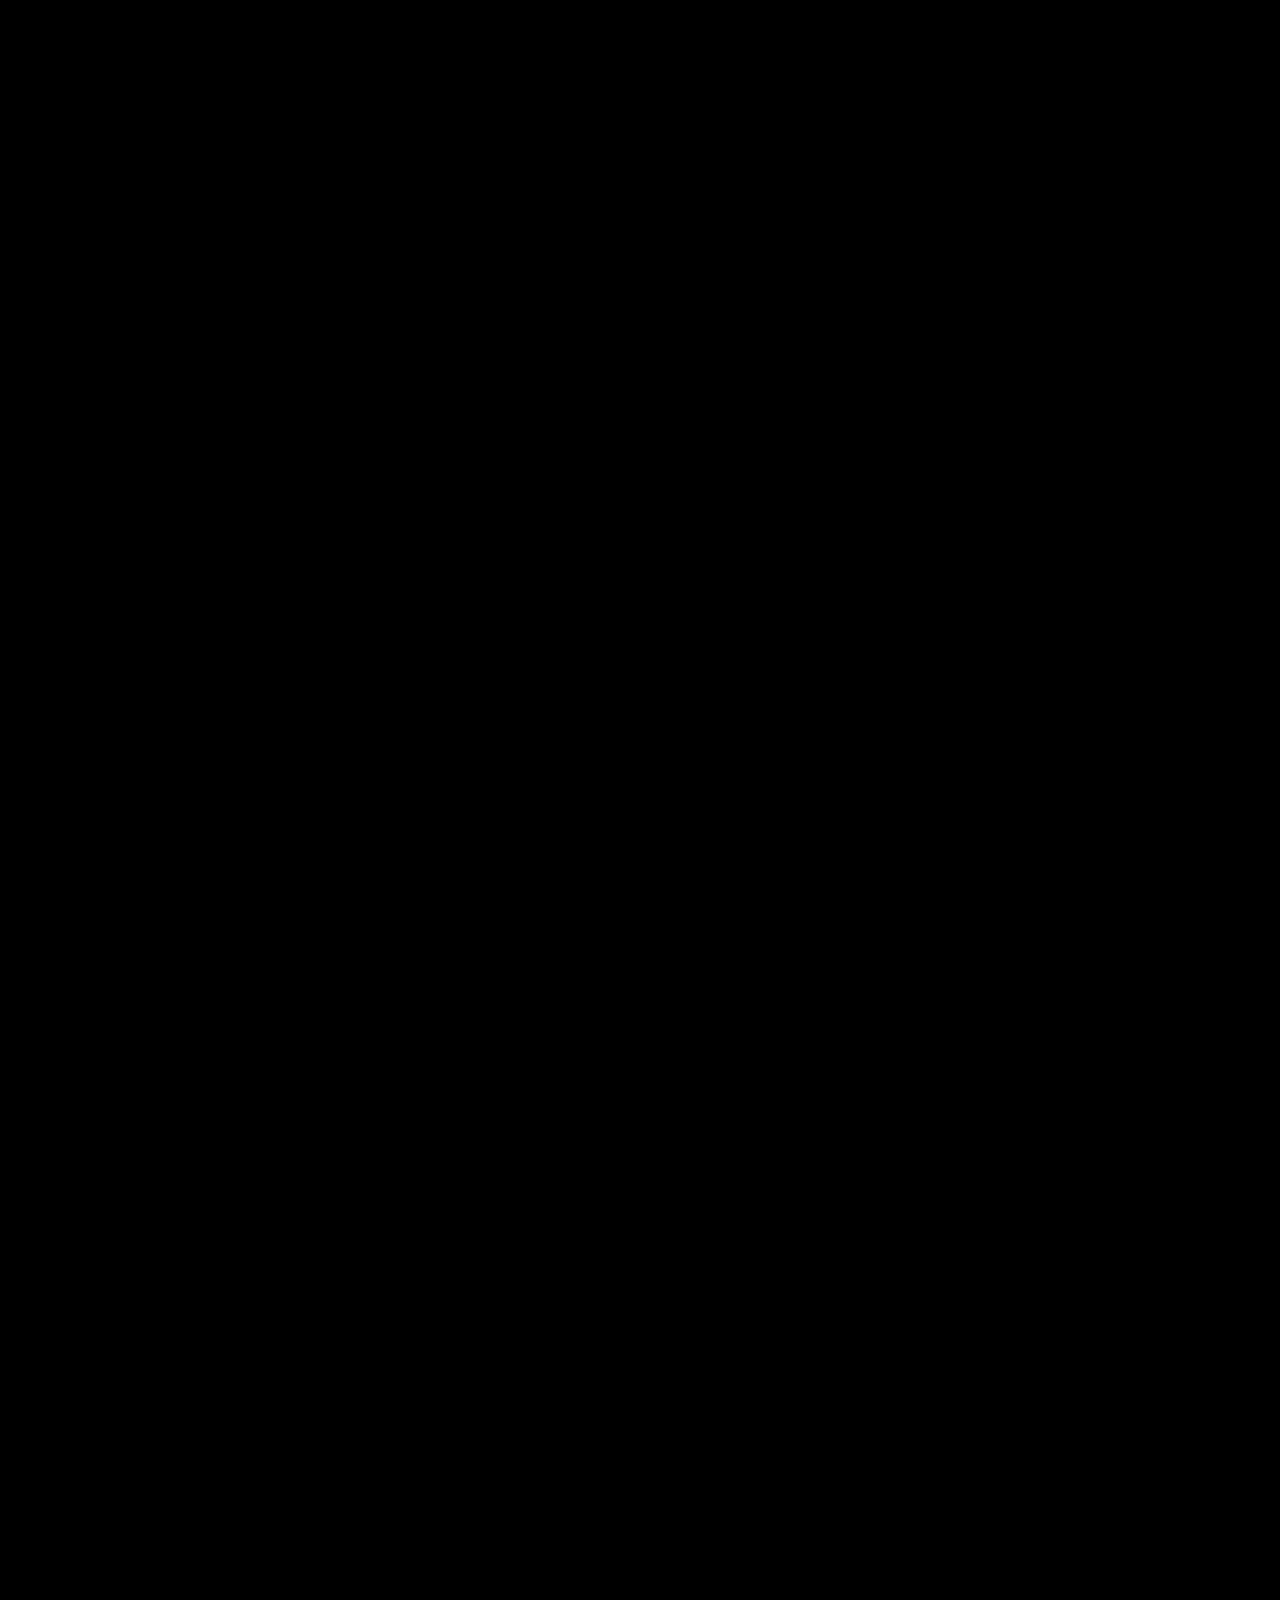
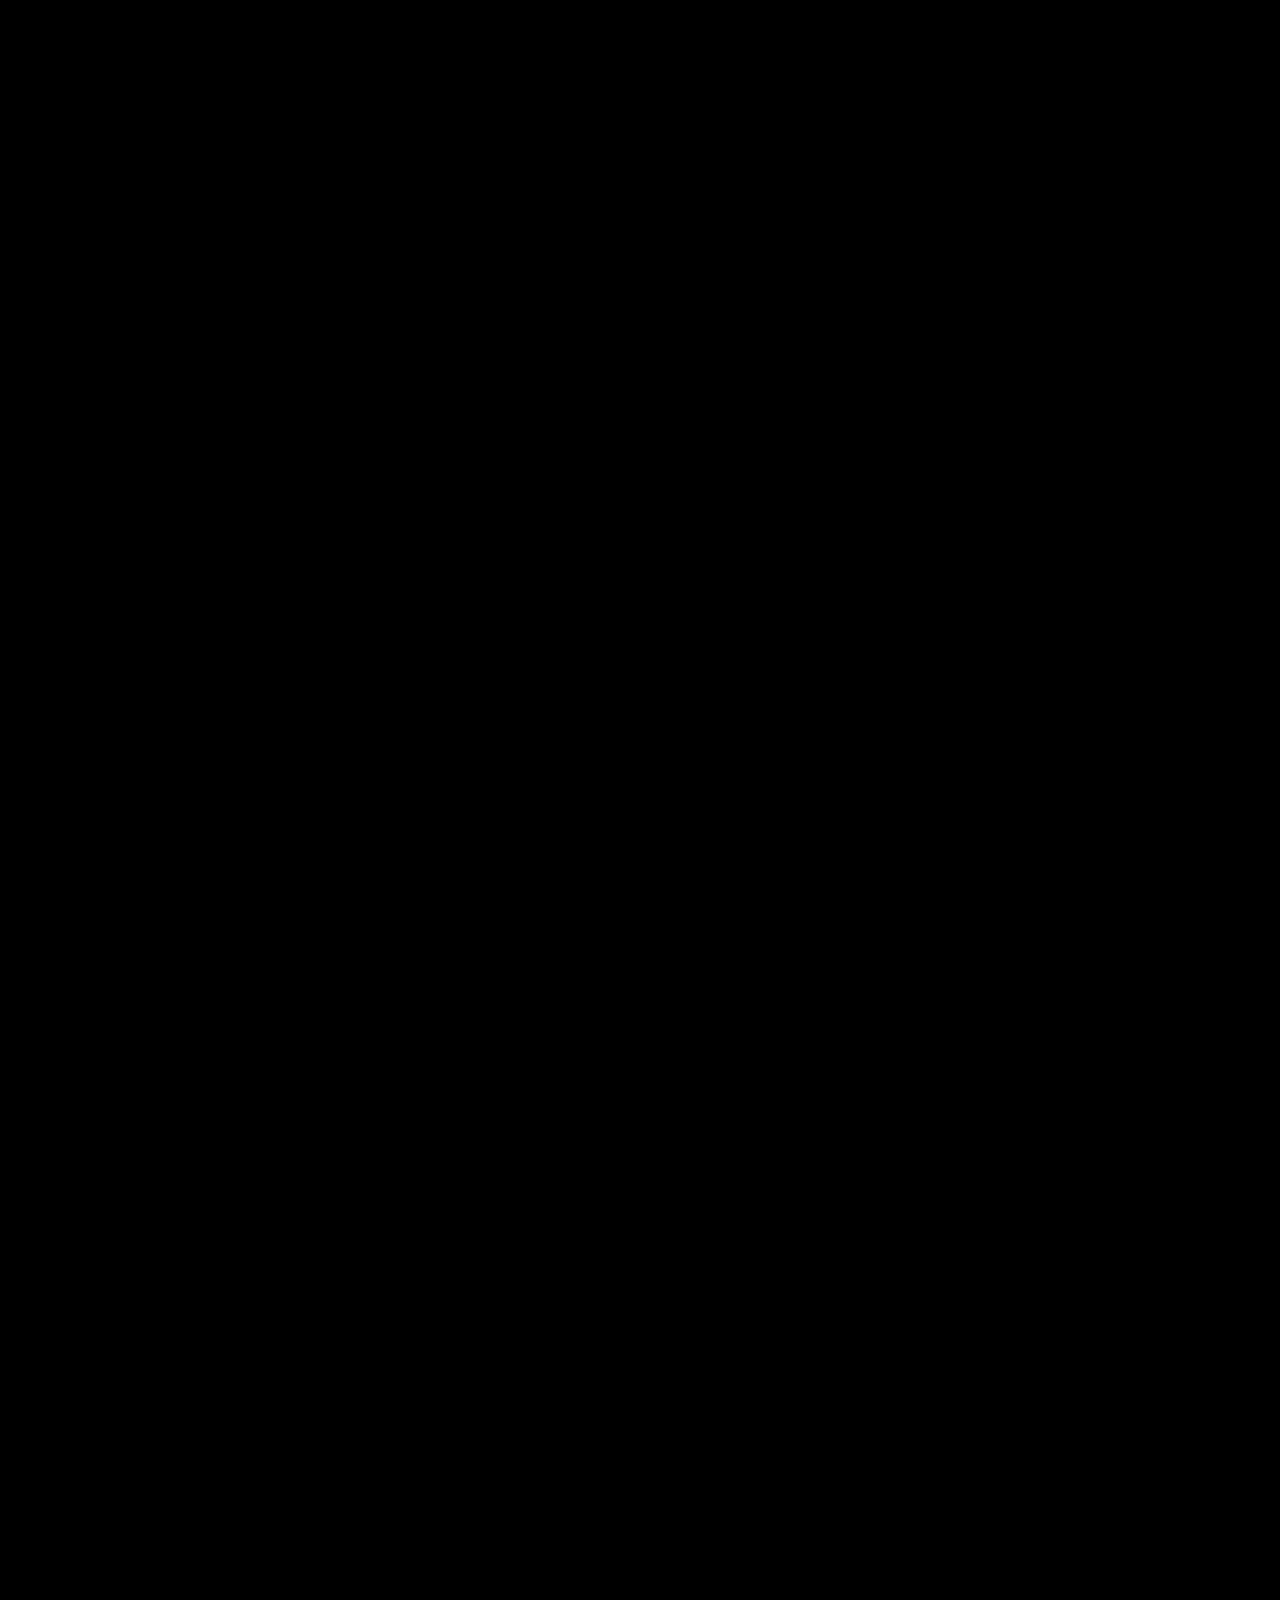
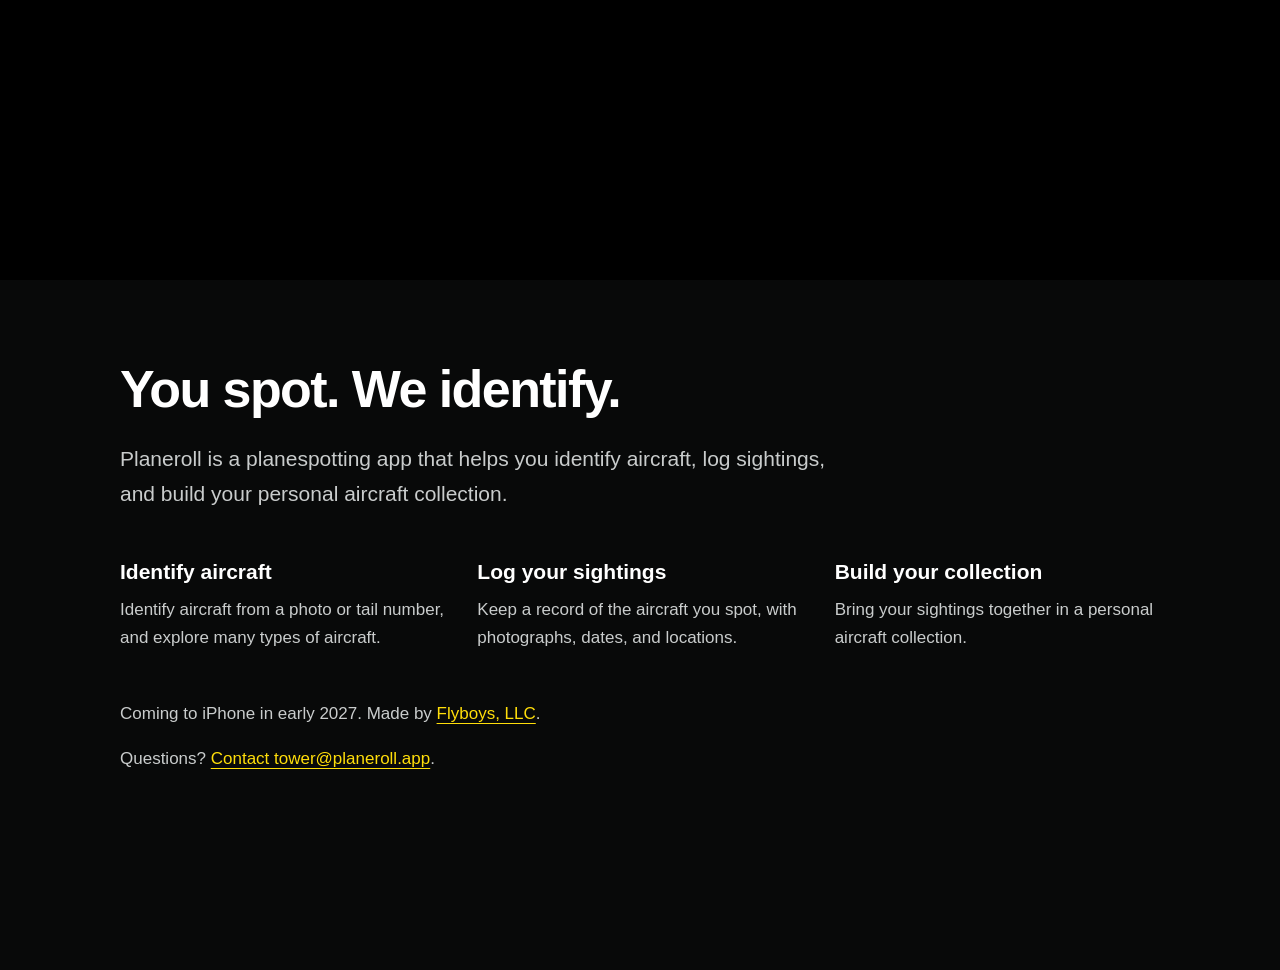
==== commit 9b7b1846: "Shorten collection feature description" ====
--- a/index.html
+++ b/index.html
@@ -209,7 +209,7 @@
         </section>
         <section aria-labelledby="collection-heading">
           <h3 id="collection-heading">Build your collection</h3>
-          <p>Bring your sightings together in a personal aircraft collection and revisit the details of each planespot.</p>
+          <p>Bring your sightings together in a personal aircraft collection.</p>
         </section>
       </div>
       <p class="product-availability">Coming to iPhone in early 2027. Made by <a href="https://flyboys.dev/" target="_blank" rel="noopener noreferrer">Flyboys, LLC</a>.</p>
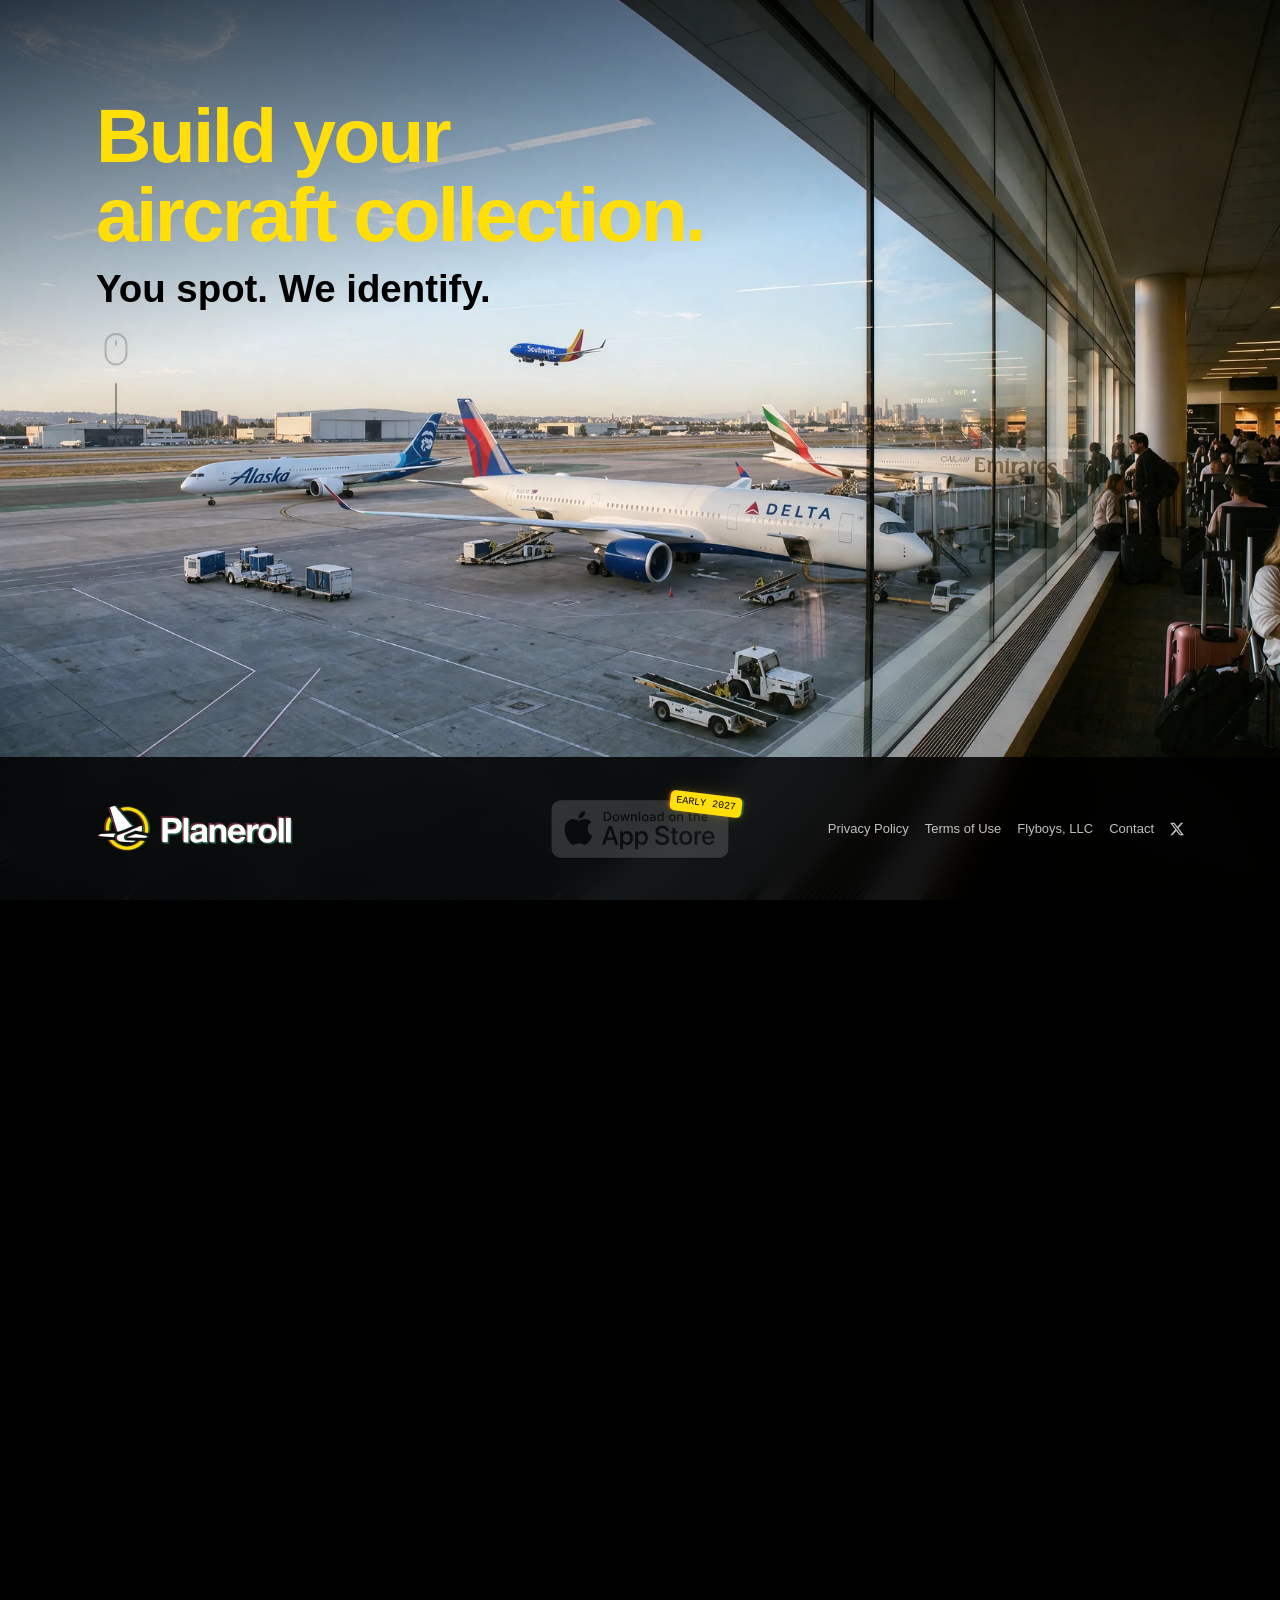
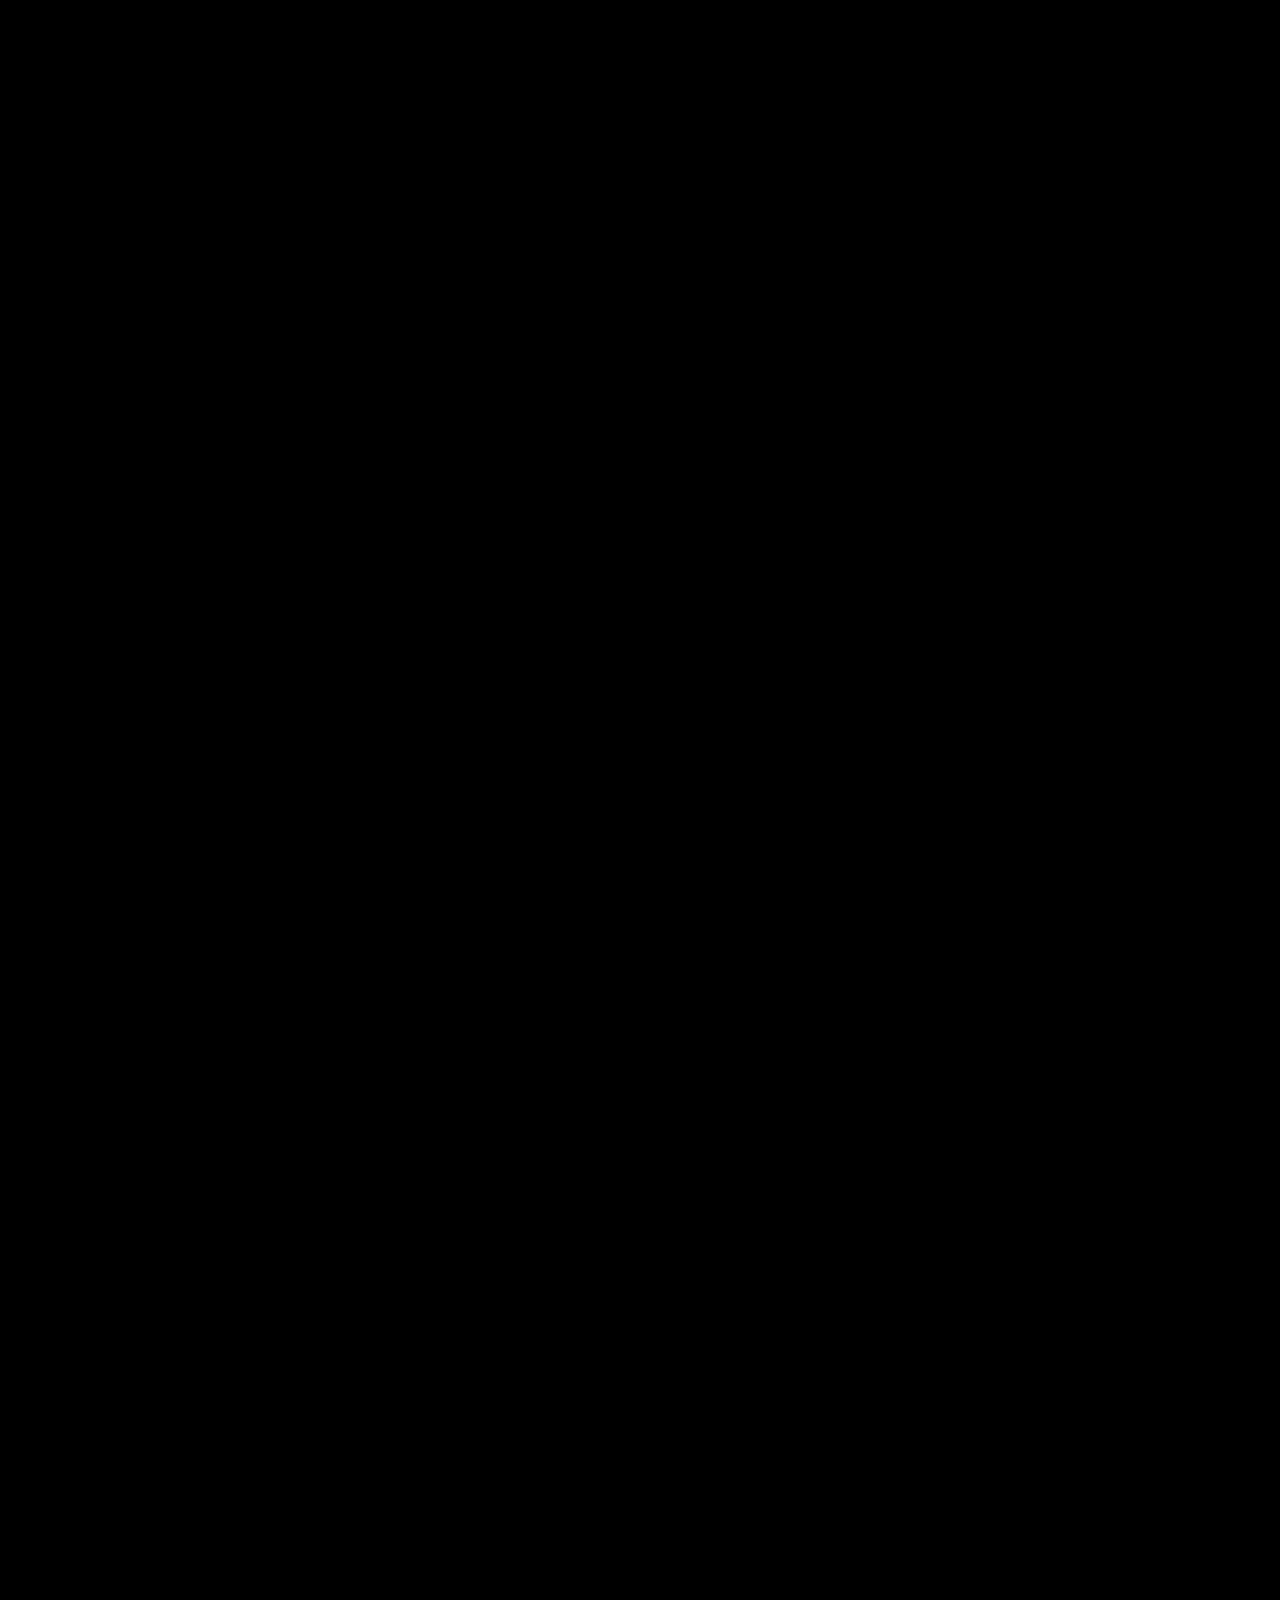
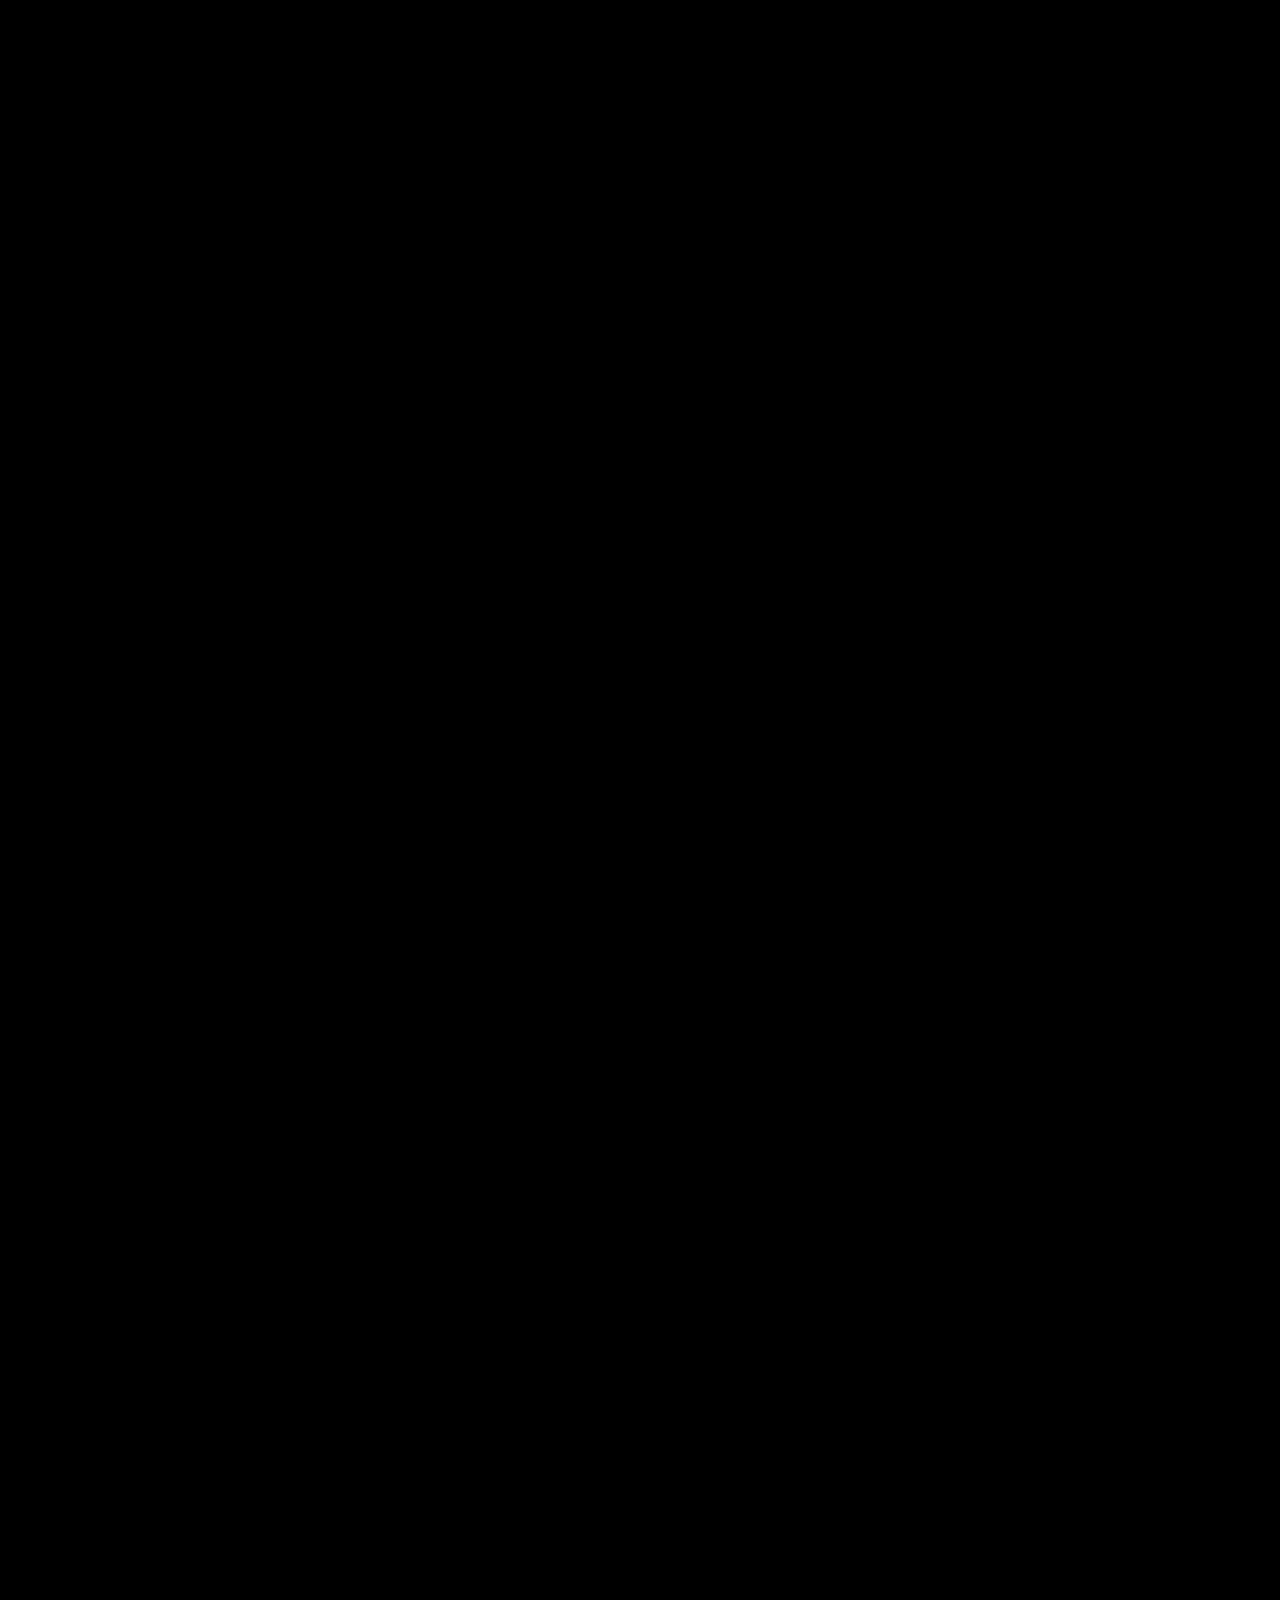
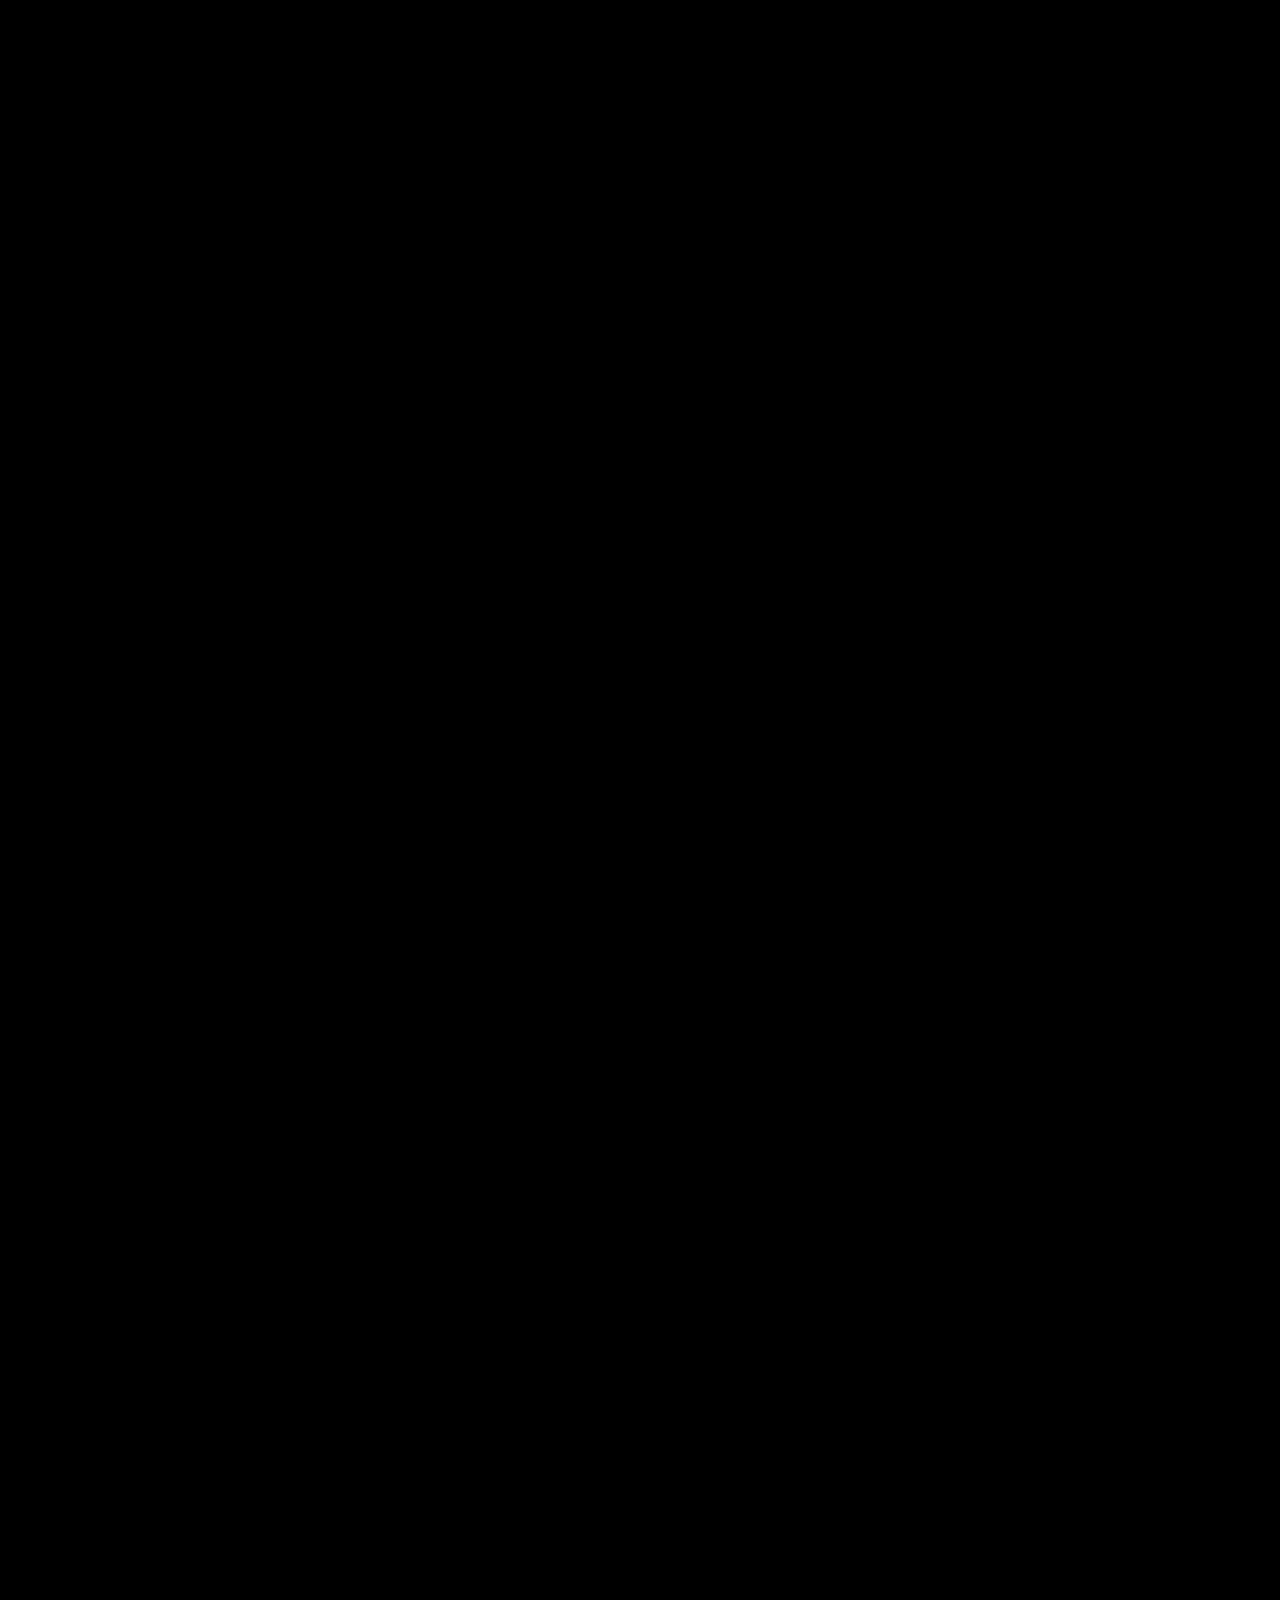
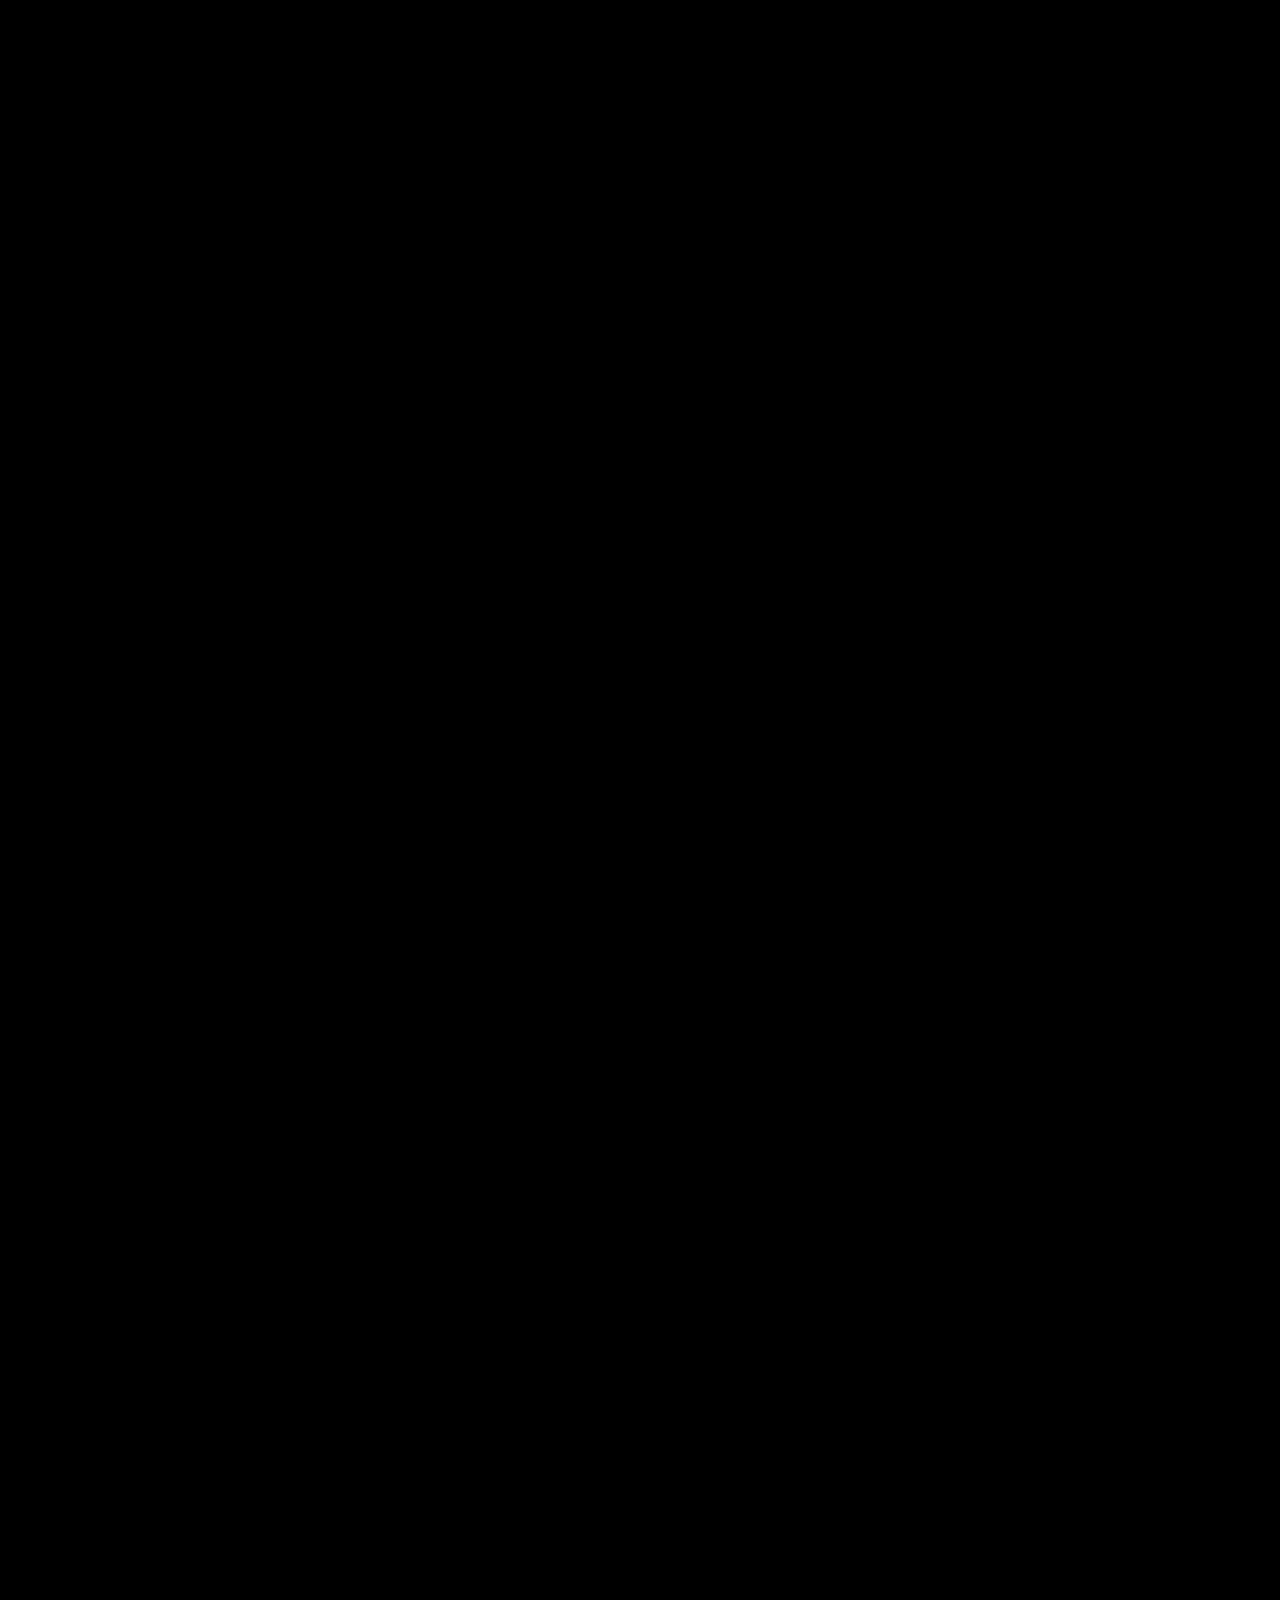
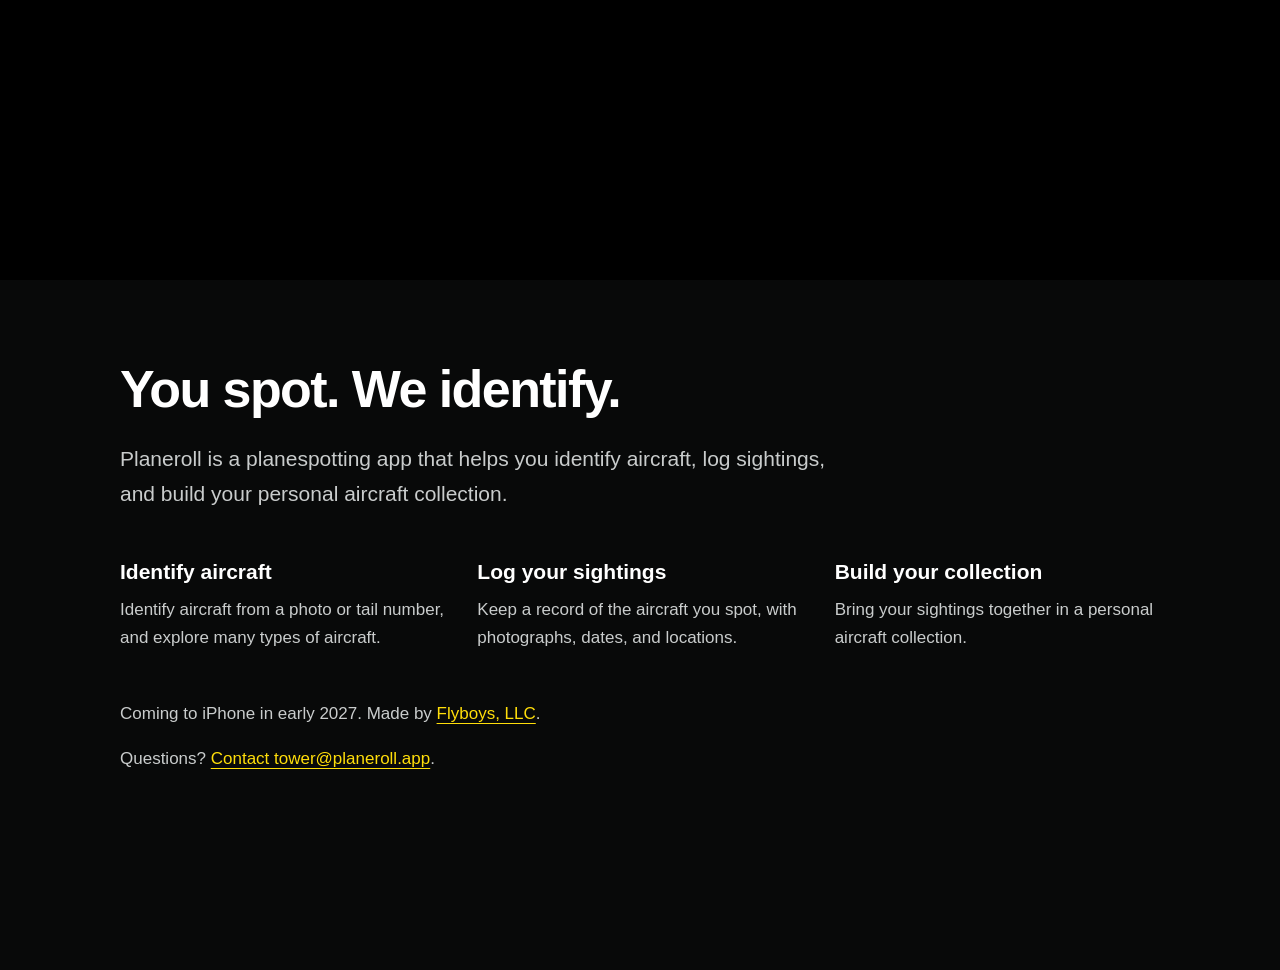
==== commit 99016829: "Remove About Planeroll hero link" ====
--- a/index.html
+++ b/index.html
@@ -98,7 +98,6 @@
         <div class="intro-copy" id="intro-copy">
           <h1 class="intro-headline" id="intro-headline">Build your aircraft collection.</h1>
           <p class="intro-tagline">You spot. We identify.</p>
-          <a class="intro-about" href="#about-planeroll">About Planeroll ↓</a>
           <span class="intro-scroll" role="img" aria-label="Scroll down">
             <svg class="scroll-cue" viewBox="0 0 40 110" fill="none" aria-hidden="true">
               <rect x="9.6" y="2" width="20.8" height="30.4" rx="10.4"/>
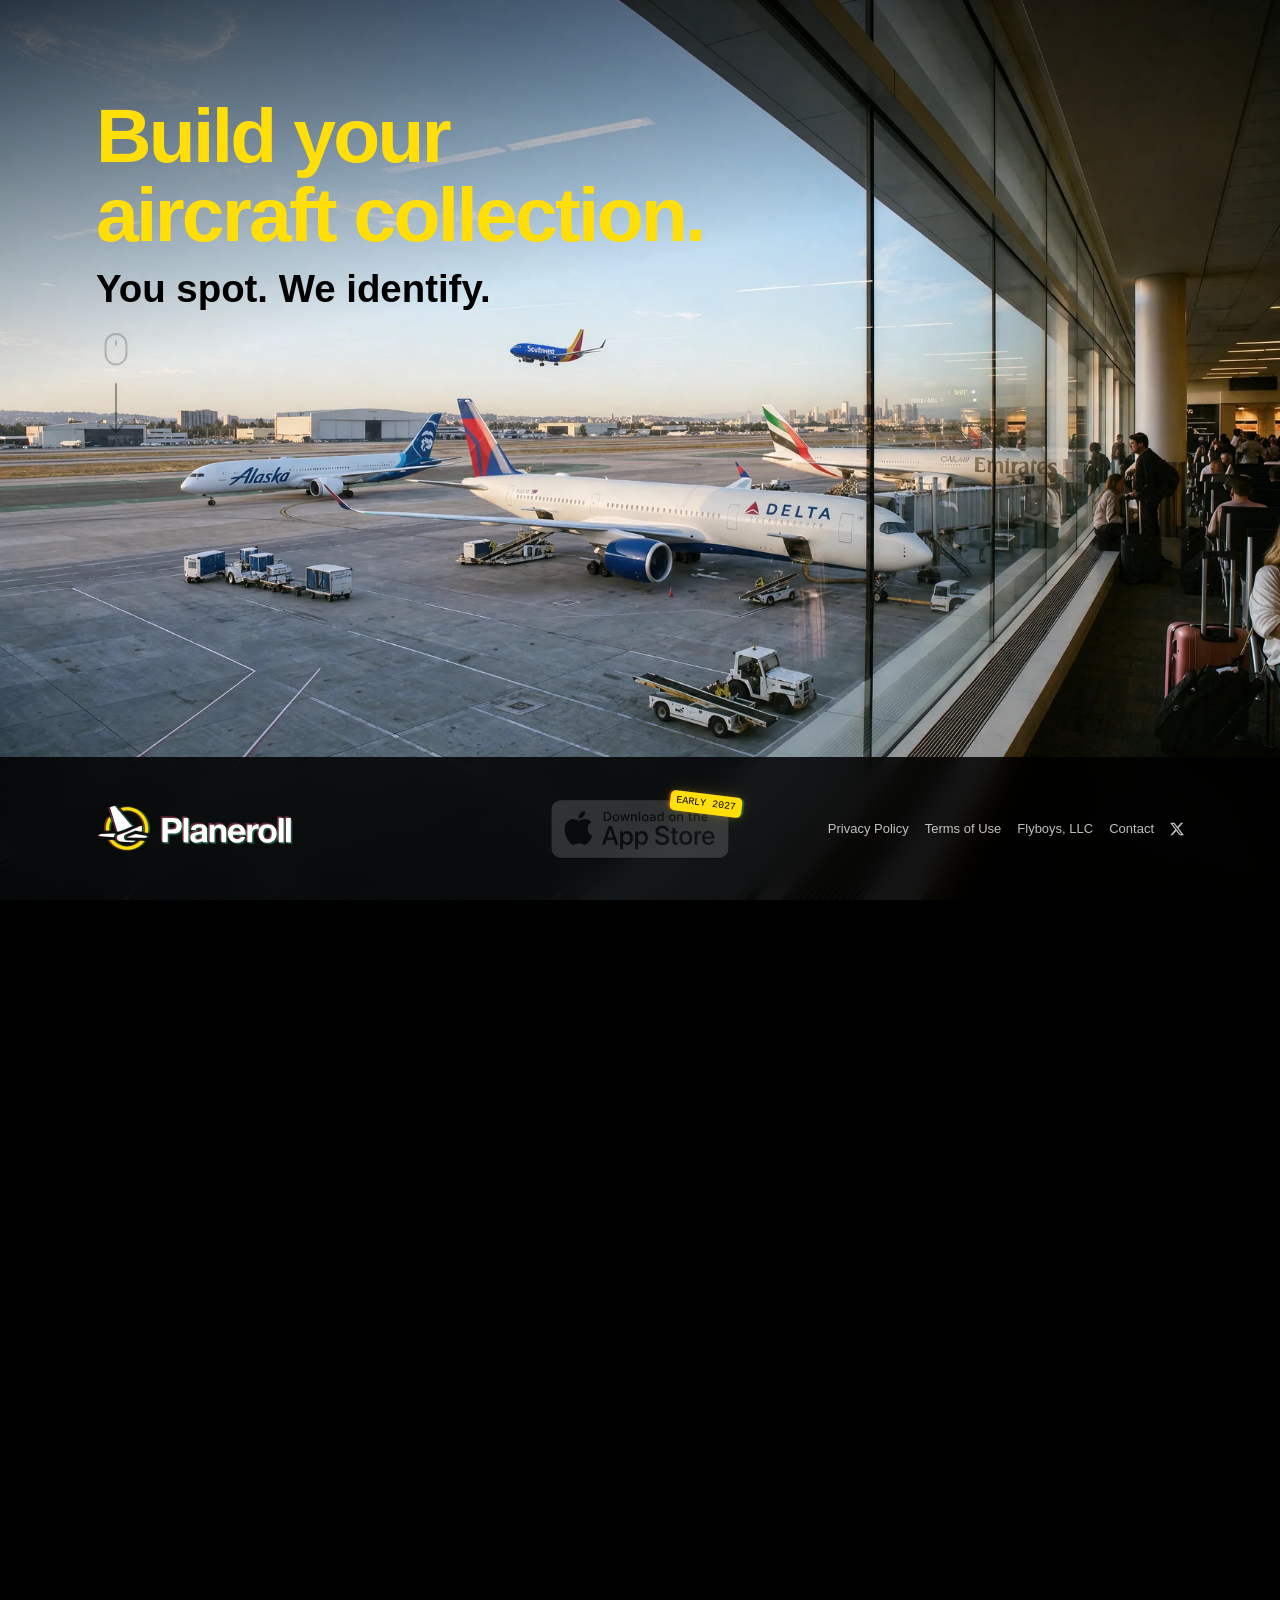
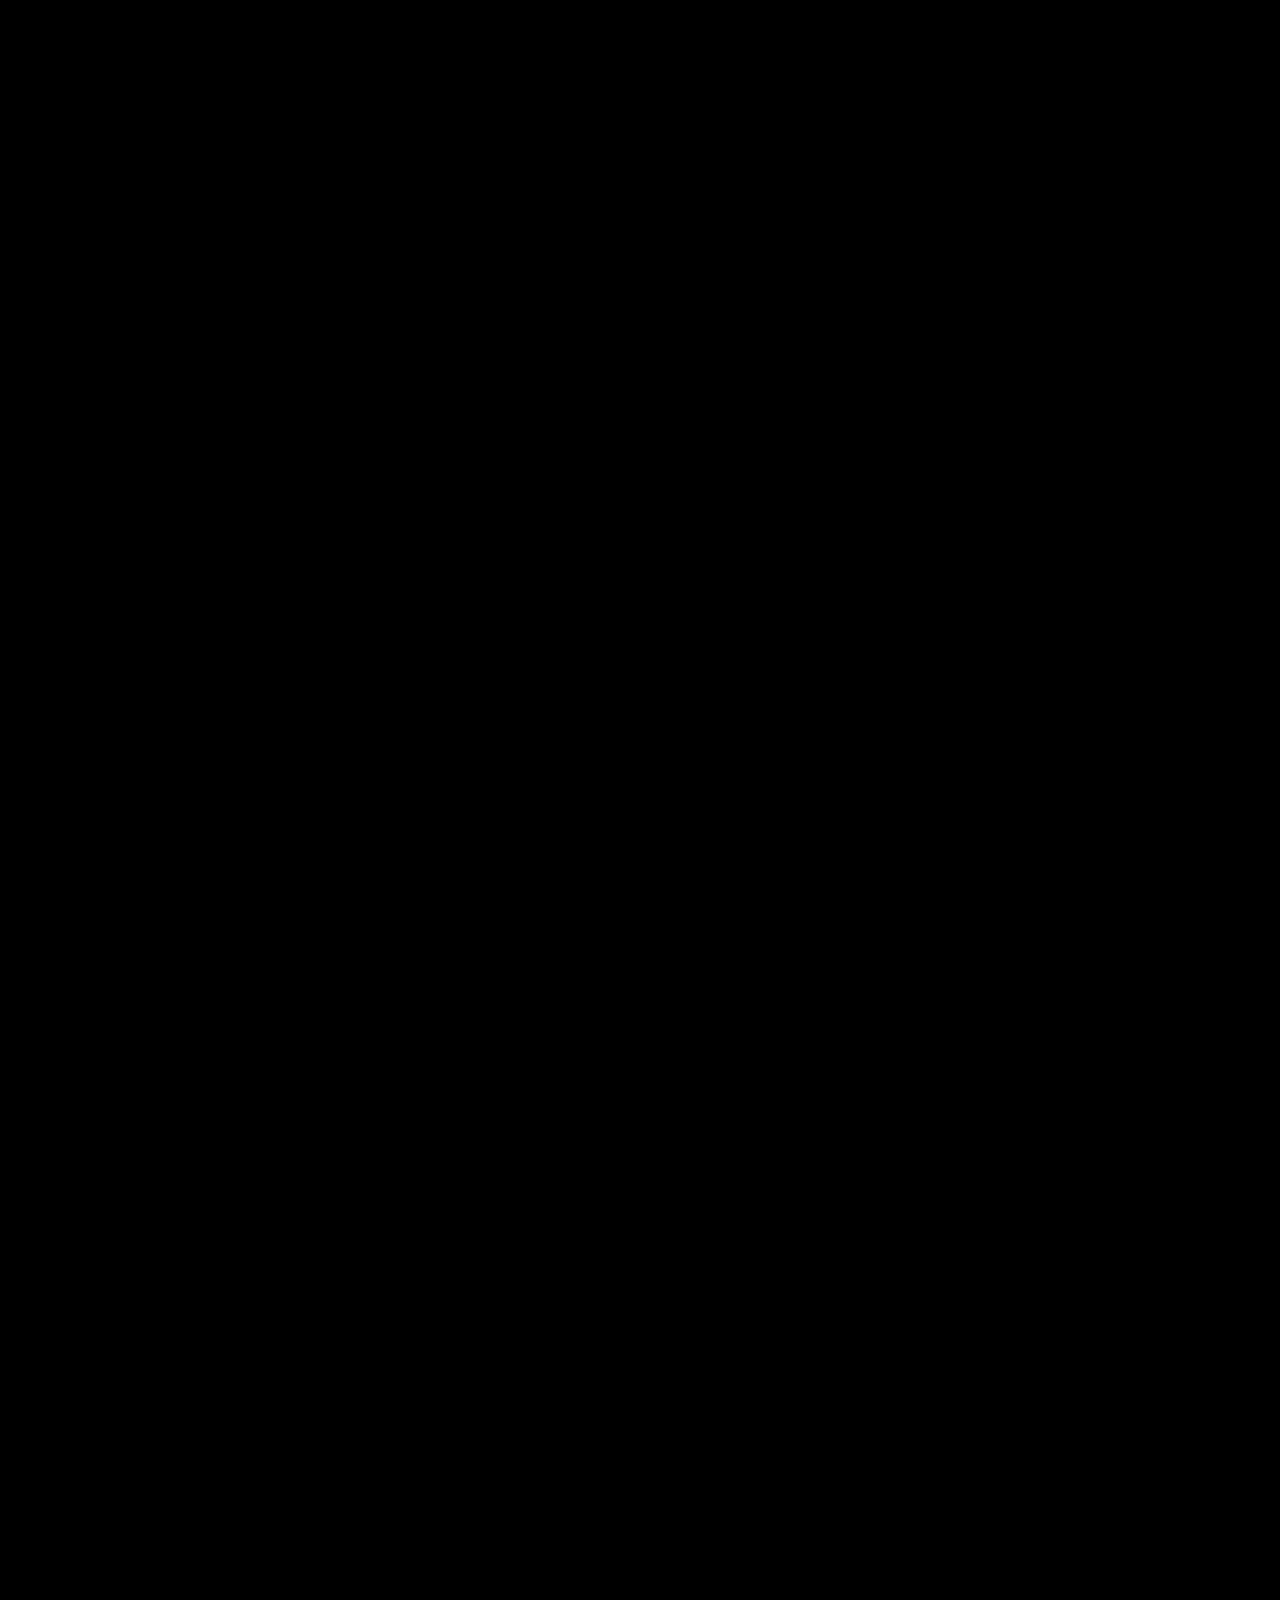
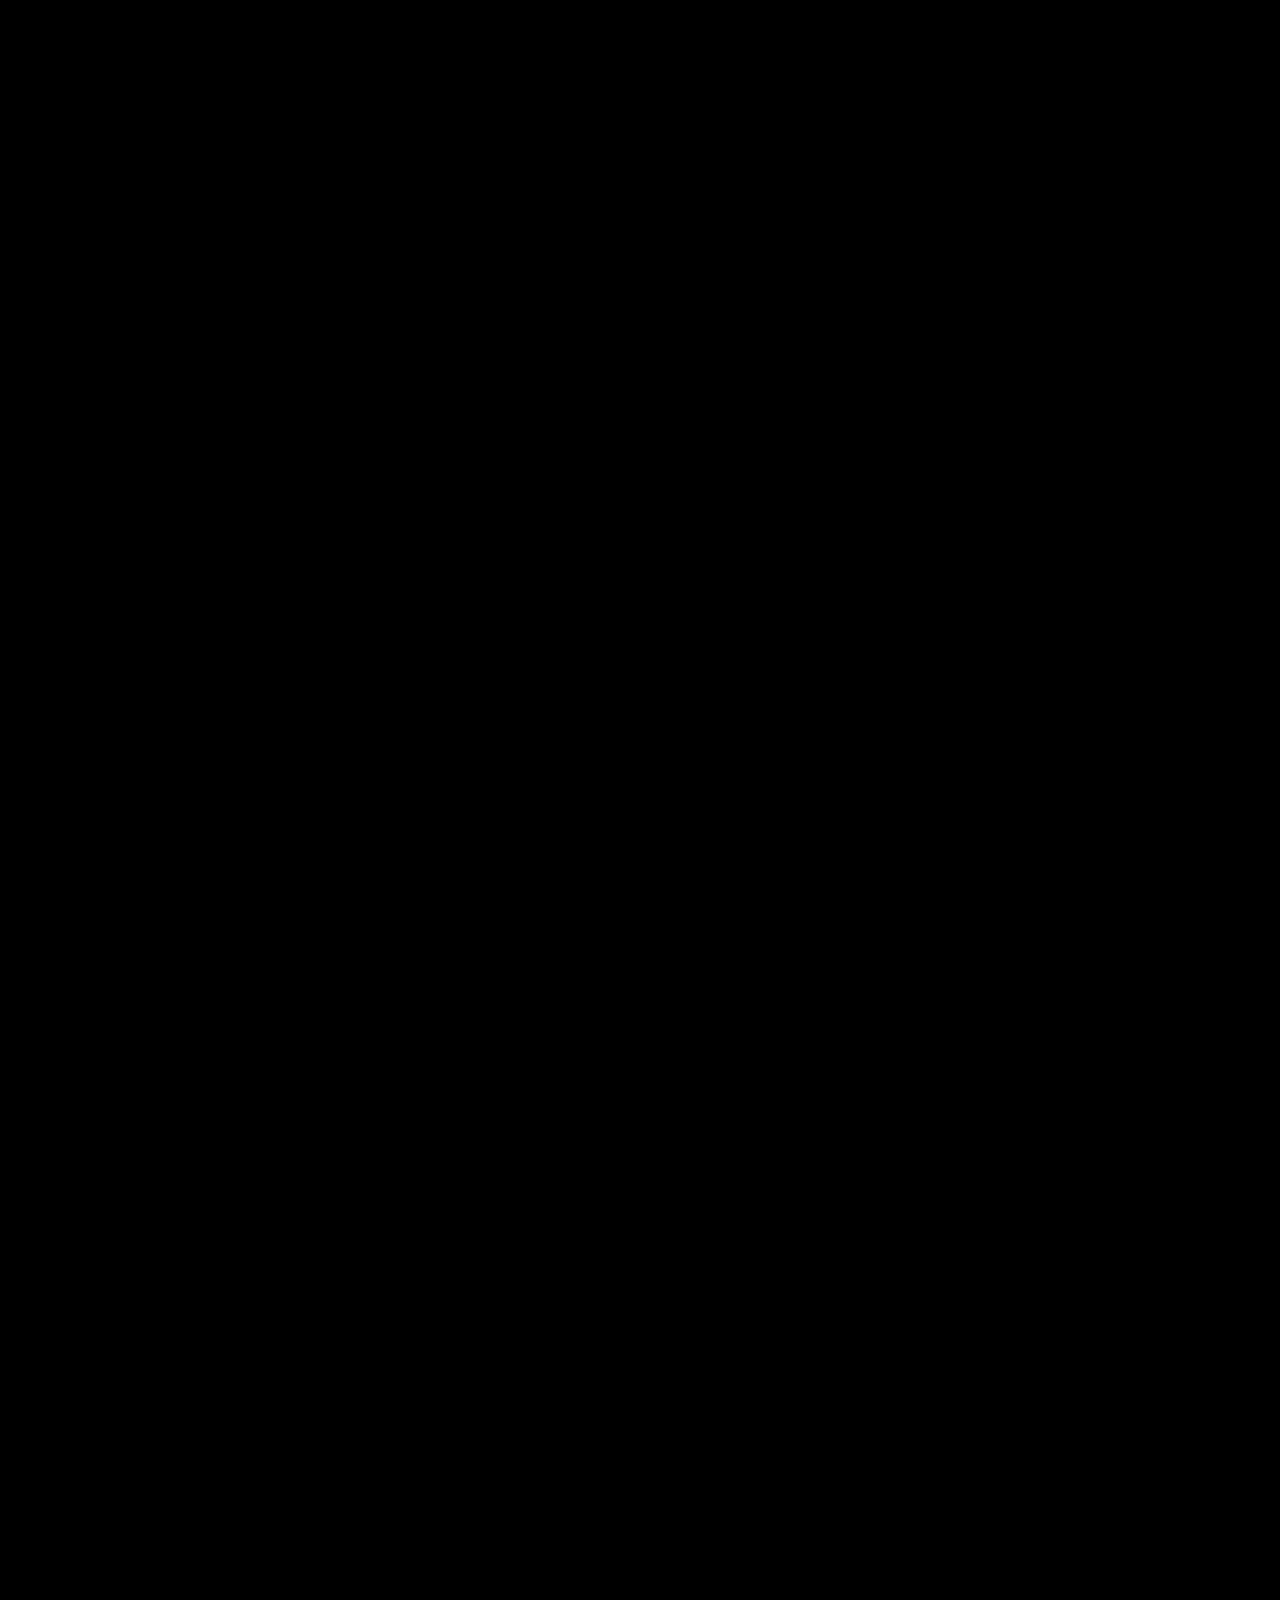
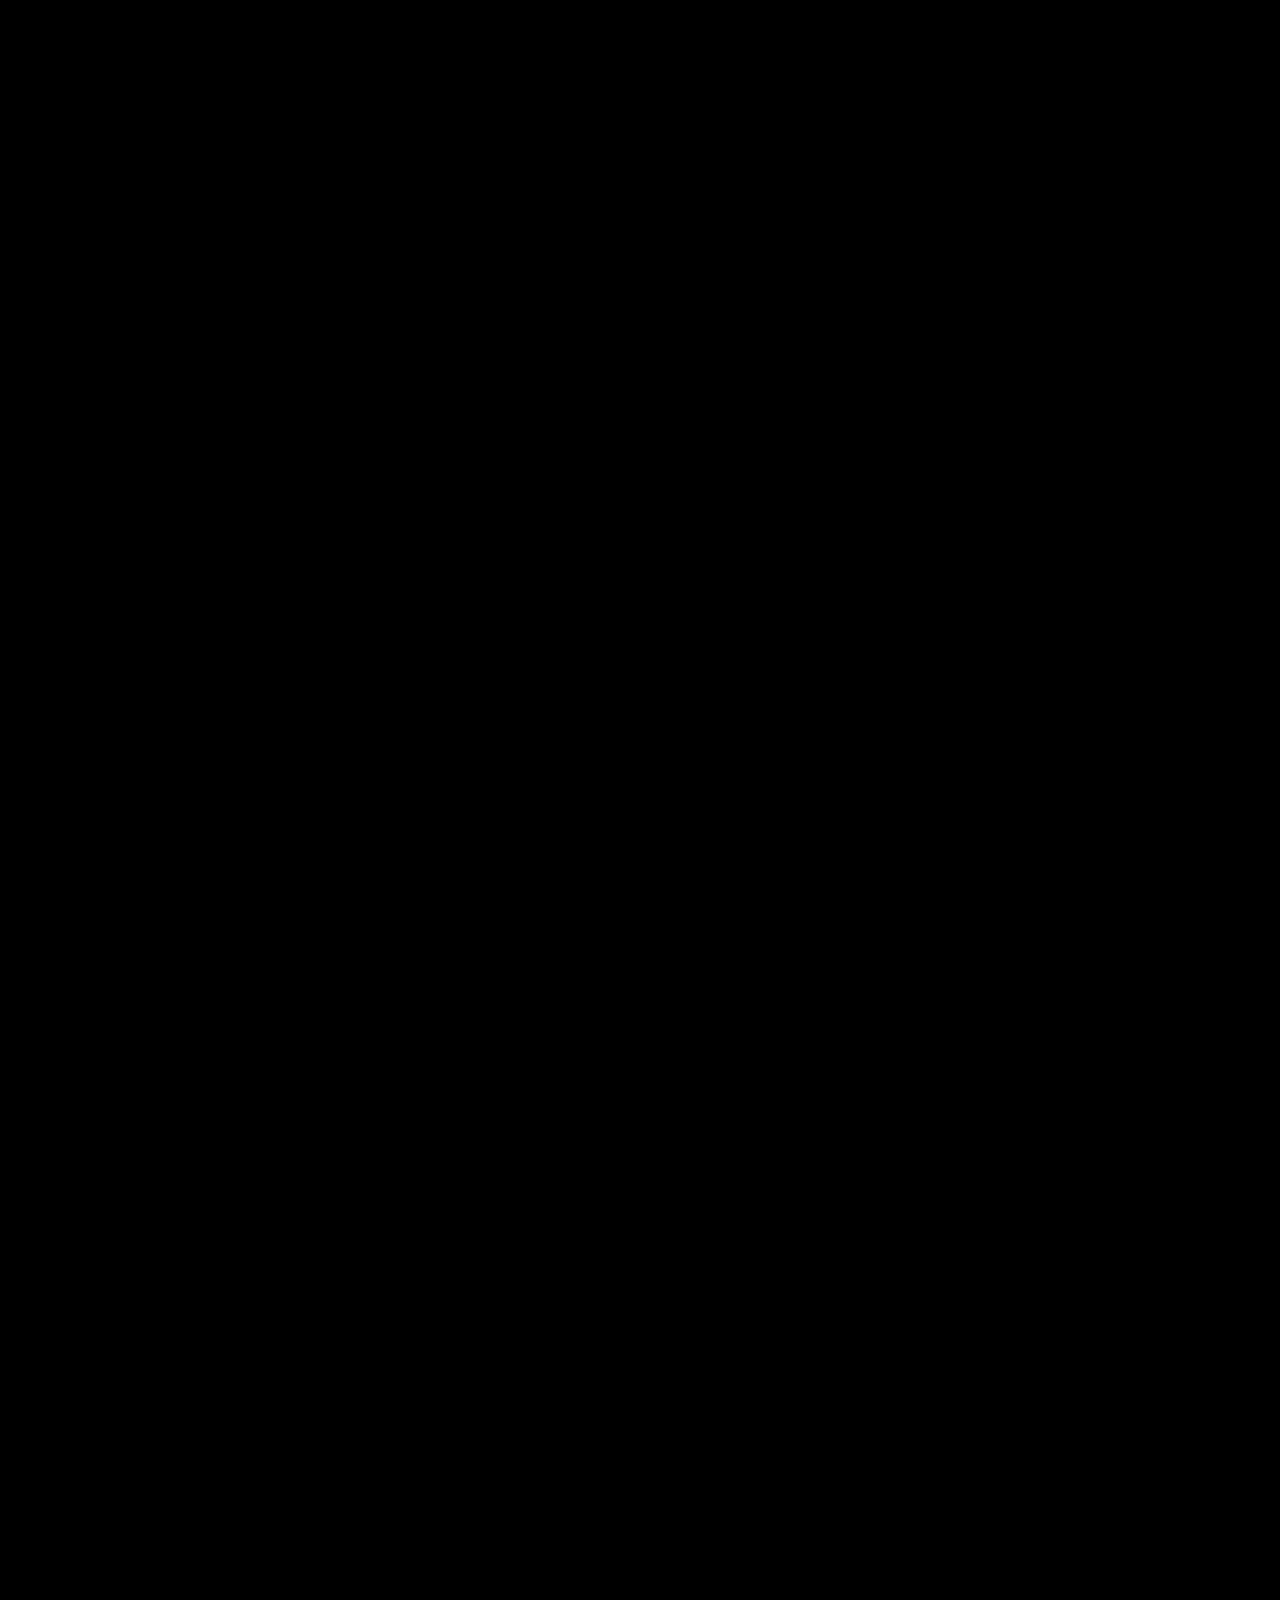
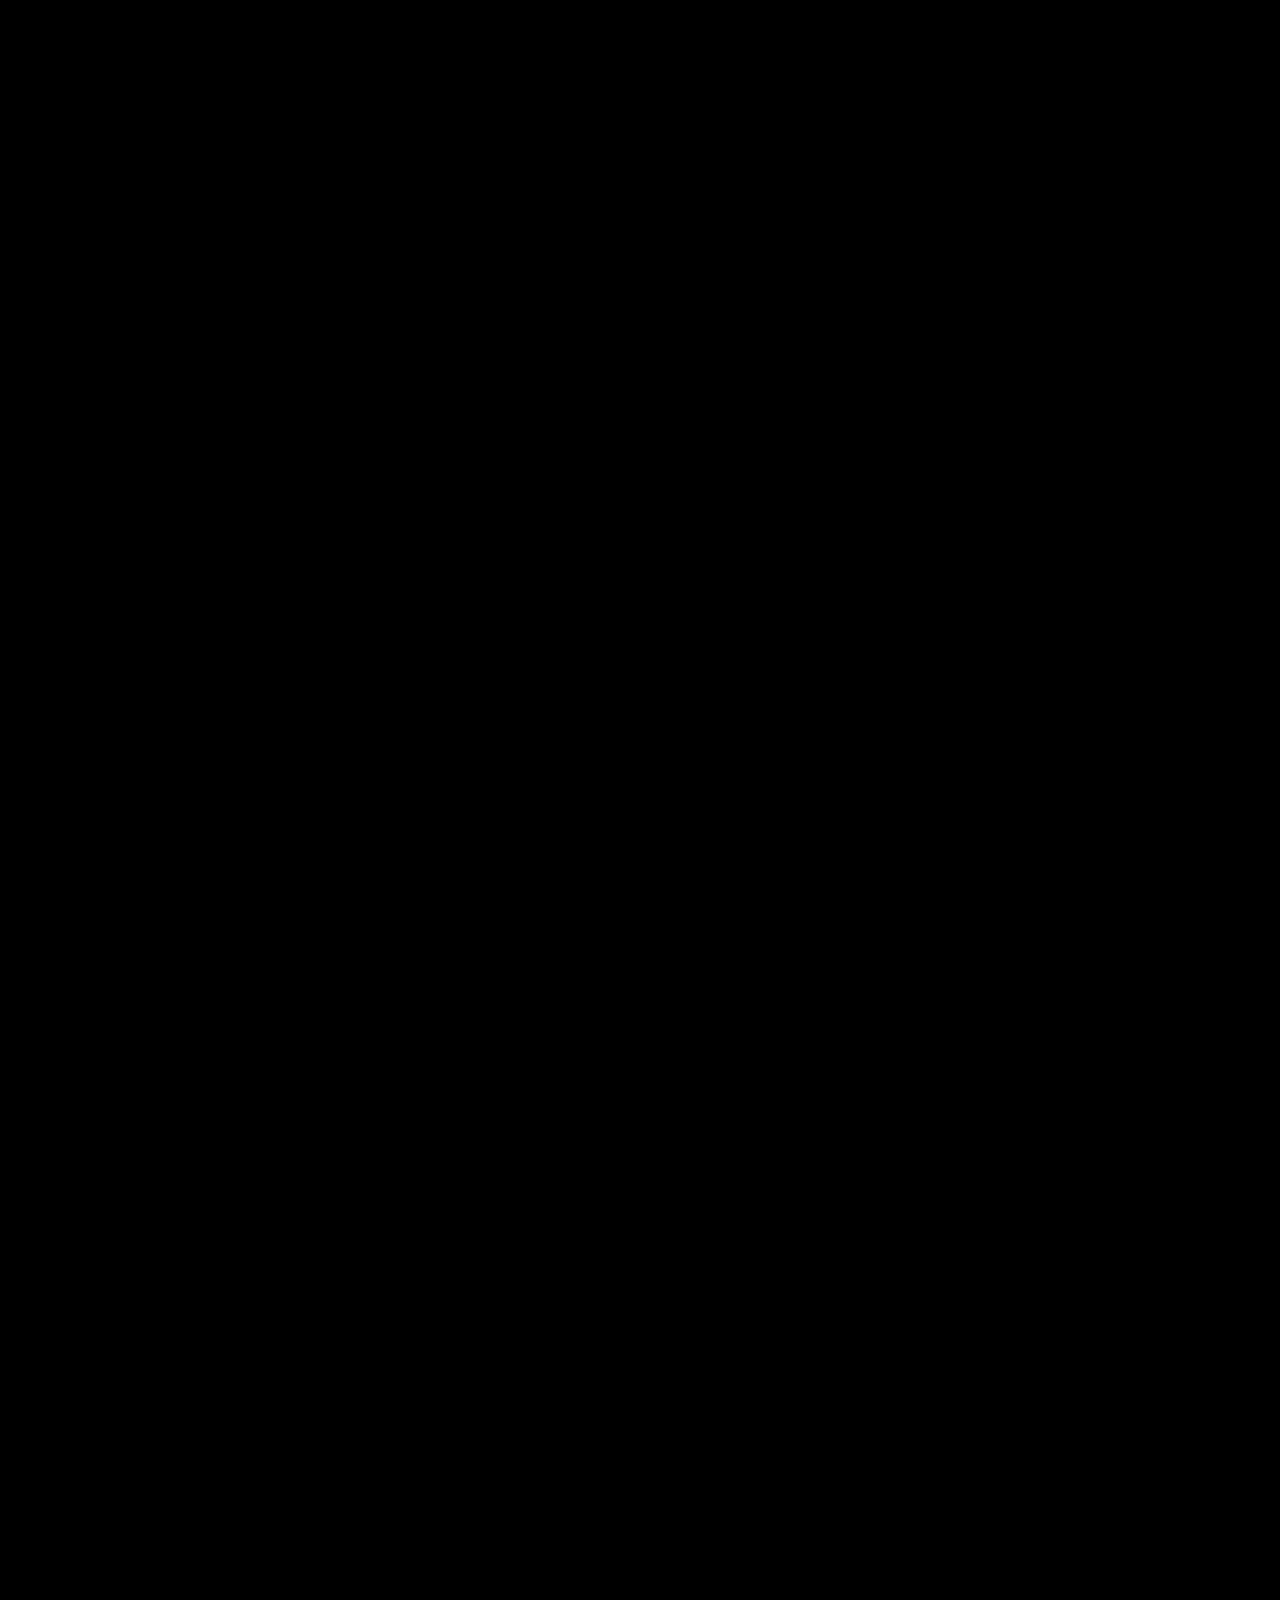
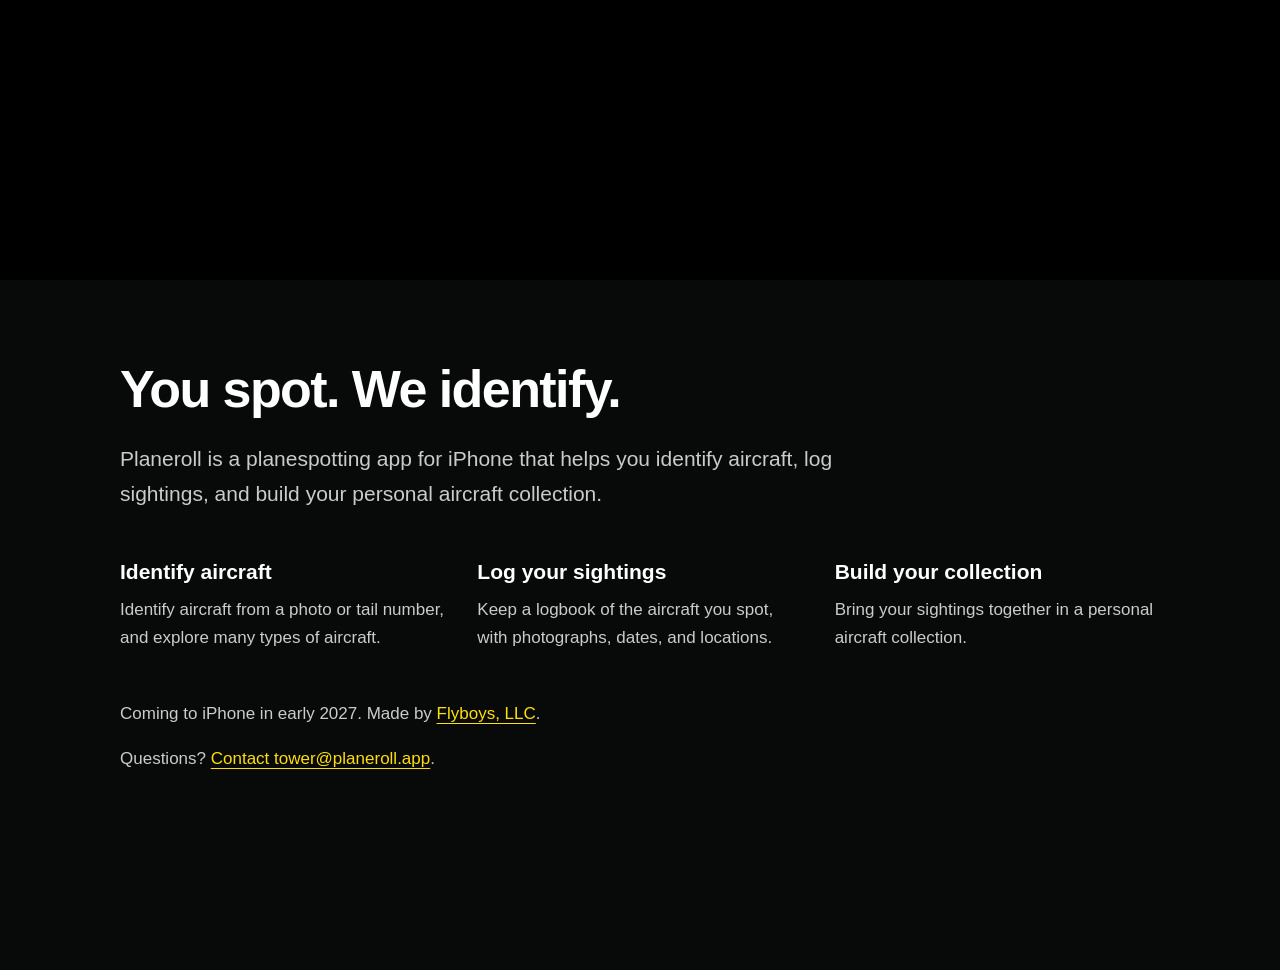
==== commit 65cfc69c: "Clarify planespotting search intent and app metadata" ====
--- a/index.html
+++ b/index.html
@@ -4,14 +4,14 @@
     <meta charset="utf-8">
     <meta name="viewport" content="width=device-width, initial-scale=1, viewport-fit=cover">
     <meta name="robots" content="index, follow">
-    <meta name="description" content="Build your aircraft collection with Planeroll. Identify planes from photos or tail numbers, log sightings, and explore aircraft variants.">
-    <title>Planeroll — Build your aircraft collection.</title>
+    <meta name="description" content="Planeroll is a plane spotting app for iPhone. Identify aircraft from photos or tail numbers, log sightings, and build your collection. Coming early 2027.">
+    <title>Planeroll — Plane Spotting App for iPhone</title>
     <link rel="canonical" href="https://planeroll.app/">
     <meta property="og:type" content="website">
     <meta property="og:site_name" content="Planeroll">
     <meta property="og:url" content="https://planeroll.app/">
-    <meta property="og:title" content="Planeroll — Build your aircraft collection.">
-    <meta property="og:description" content="Build your aircraft collection with Planeroll. Identify planes from photos or tail numbers, log sightings, and explore aircraft variants.">
+    <meta property="og:title" content="Planeroll — Plane Spotting App for iPhone">
+    <meta property="og:description" content="Planeroll is a plane spotting app for iPhone. Identify aircraft from photos or tail numbers, log sightings, and build your collection. Coming early 2027.">
     <meta property="og:image" content="https://planeroll.app/assets/previews/main.png">
     <meta property="og:image:type" content="image/png">
     <meta property="og:image:width" content="1200">
@@ -24,12 +24,12 @@
     <meta property="og:image:alt" content="Planeroll app showing a Cathay Pacific Airbus A350 aircraft card.">
     <meta name="twitter:card" content="summary_large_image">
     <meta name="twitter:site" content="@planeroll">
-    <meta name="twitter:title" content="Planeroll — Build your aircraft collection.">
-    <meta name="twitter:description" content="Build your aircraft collection with Planeroll. Identify planes from photos or tail numbers, log sightings, and explore aircraft variants.">
+    <meta name="twitter:title" content="Planeroll — Plane Spotting App for iPhone">
+    <meta name="twitter:description" content="Planeroll is a plane spotting app for iPhone. Identify aircraft from photos or tail numbers, log sightings, and build your collection. Coming early 2027.">
     <meta name="twitter:image" content="https://planeroll.app/assets/previews/x.png">
     <meta name="twitter:image:alt" content="Planeroll app showing a Cathay Pacific Airbus A350 aircraft card.">
     <link rel="apple-touch-icon" sizes="512x512" href="/assets/previews/square-brand.png">
-    <link rel="icon" href="assets/favicon.svg?v=2" type="image/svg+xml">
+    <link rel="icon" href="assets/favicon.svg?v=3" type="image/svg+xml">
     <link rel="preload" as="image" href="/prototype/airport-terminal-v2.webp" type="image/webp" fetchpriority="high">
     <link rel="stylesheet" href="assets/site-footer.css?v=23">
     <link rel="stylesheet" href="prototype/prototype.css?v=78">
@@ -62,13 +62,32 @@
       "inLanguage": "en"
     },
     {
+      "@type": "WebPage",
+      "@id": "https://planeroll.app/#webpage",
+      "url": "https://planeroll.app/",
+      "name": "Planeroll — Plane Spotting App for iPhone",
+      "description": "Planeroll is a plane spotting app for iPhone. Identify aircraft from photos or tail numbers, log sightings, and build your collection. Coming early 2027.",
+      "isPartOf": {
+        "@id": "https://planeroll.app/#website"
+      },
+      "mainEntity": {
+        "@id": "https://planeroll.app/#app"
+      },
+      "inLanguage": "en"
+    },
+    {
       "@type": "SoftwareApplication",
       "@id": "https://planeroll.app/#app",
       "name": "Planeroll",
       "url": "https://planeroll.app/",
-      "description": "Planeroll is a planespotting app that helps you identify aircraft, log sightings, and build your personal aircraft collection.",
+      "description": "Planeroll is a planespotting app for iPhone that helps you identify aircraft from photos or tail numbers, log sightings, and build your personal aircraft collection. Coming early 2027.",
       "operatingSystem": "iOS",
       "applicationCategory": "LifestyleApplication",
+      "featureList": [
+        "Aircraft identification from photographs or tail numbers",
+        "Sightings logbook with photographs, dates, and locations",
+        "Personal aircraft collection"
+      ],
       "image": "https://planeroll.app/assets/previews/square-brand.png",
       "publisher": {
         "@id": "https://planeroll.app/#publisher"
@@ -196,7 +215,7 @@
     </div>
     <section class="product-info" id="about-planeroll" aria-labelledby="about-heading" tabindex="-1">
       <h2 id="about-heading">You spot. We identify.</h2>
-      <p class="product-introduction">Planeroll is a planespotting app that helps you identify aircraft, log sightings, and build your personal aircraft collection.</p>
+      <p class="product-introduction">Planeroll is a planespotting app for iPhone that helps you identify aircraft, log sightings, and build your personal aircraft collection.</p>
       <div class="product-features">
         <section aria-labelledby="identify-heading">
           <h3 id="identify-heading">Identify aircraft</h3>
@@ -204,7 +223,7 @@
         </section>
         <section aria-labelledby="sightings-heading">
           <h3 id="sightings-heading">Log your sightings</h3>
-          <p>Keep a record of the aircraft you spot, with photographs, dates, and locations.</p>
+          <p>Keep a logbook of the aircraft you spot, with photographs, dates, and locations.</p>
         </section>
         <section aria-labelledby="collection-heading">
           <h3 id="collection-heading">Build your collection</h3>
